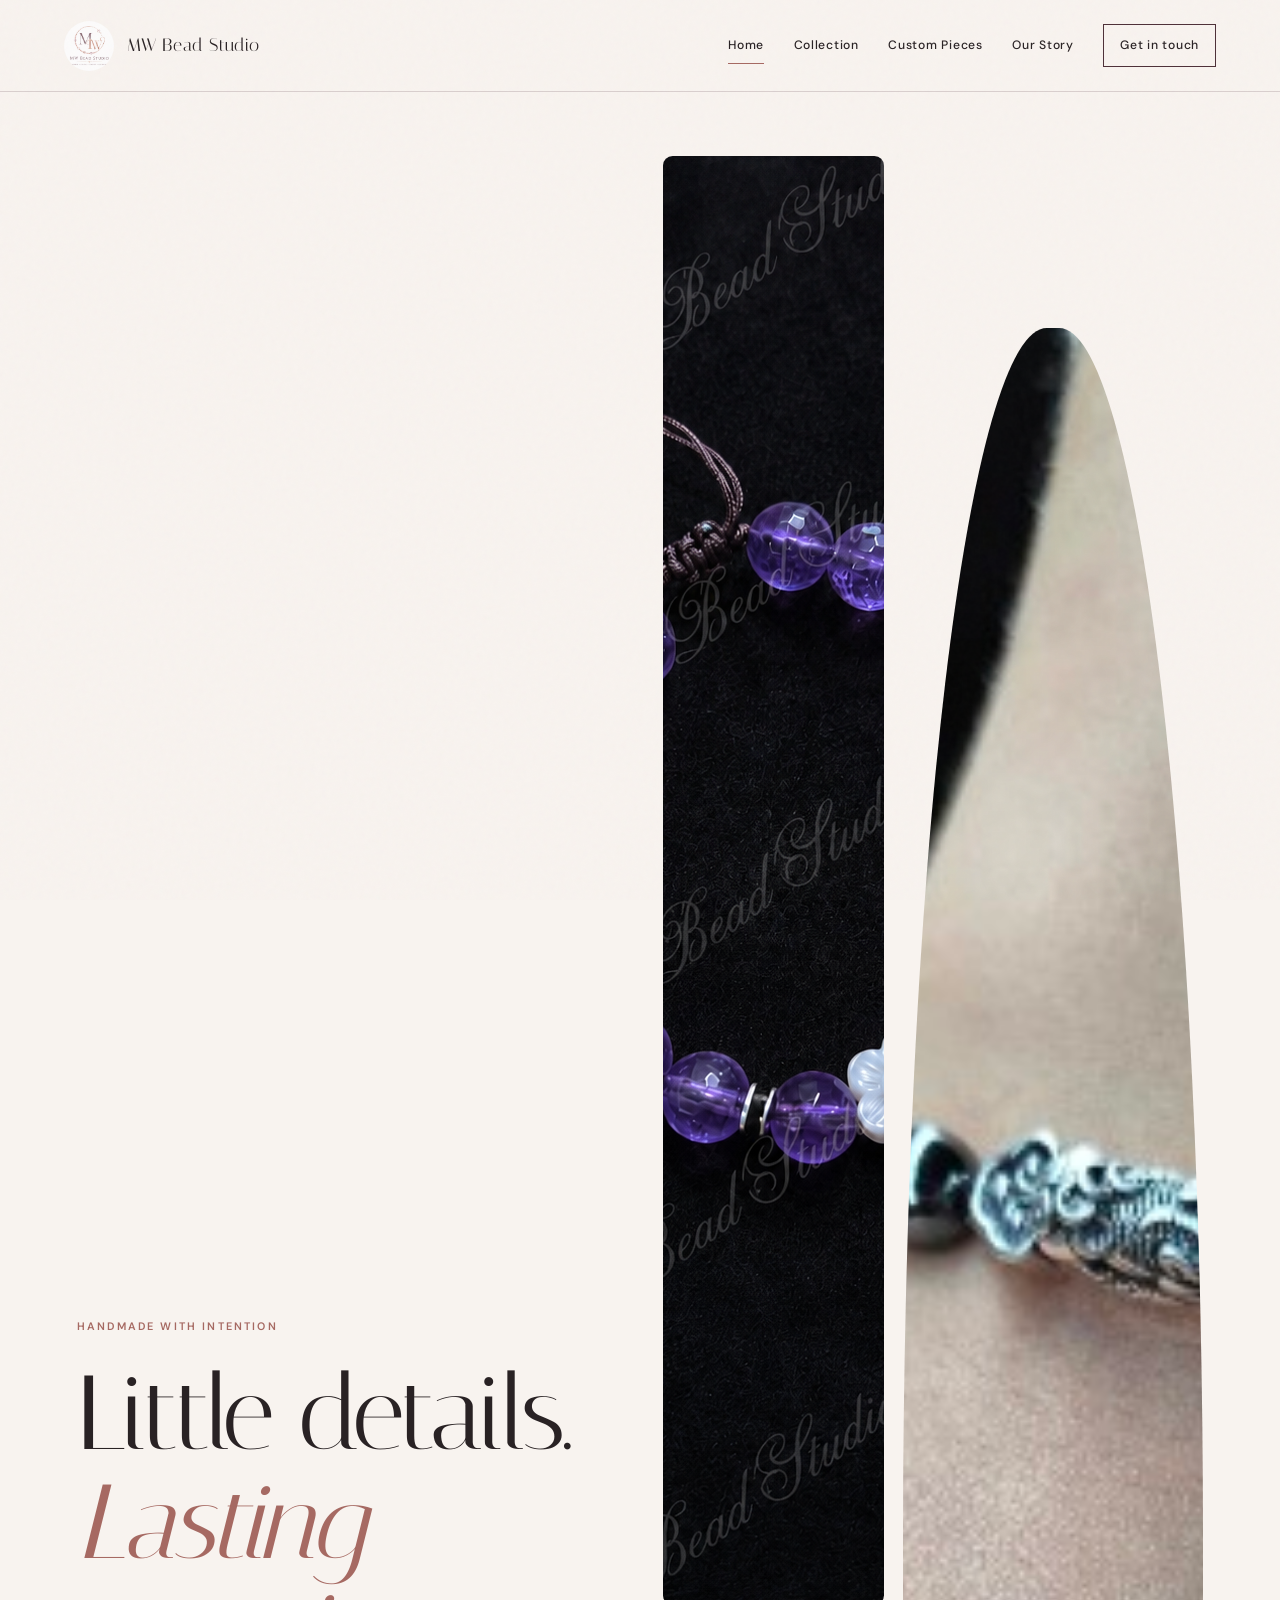
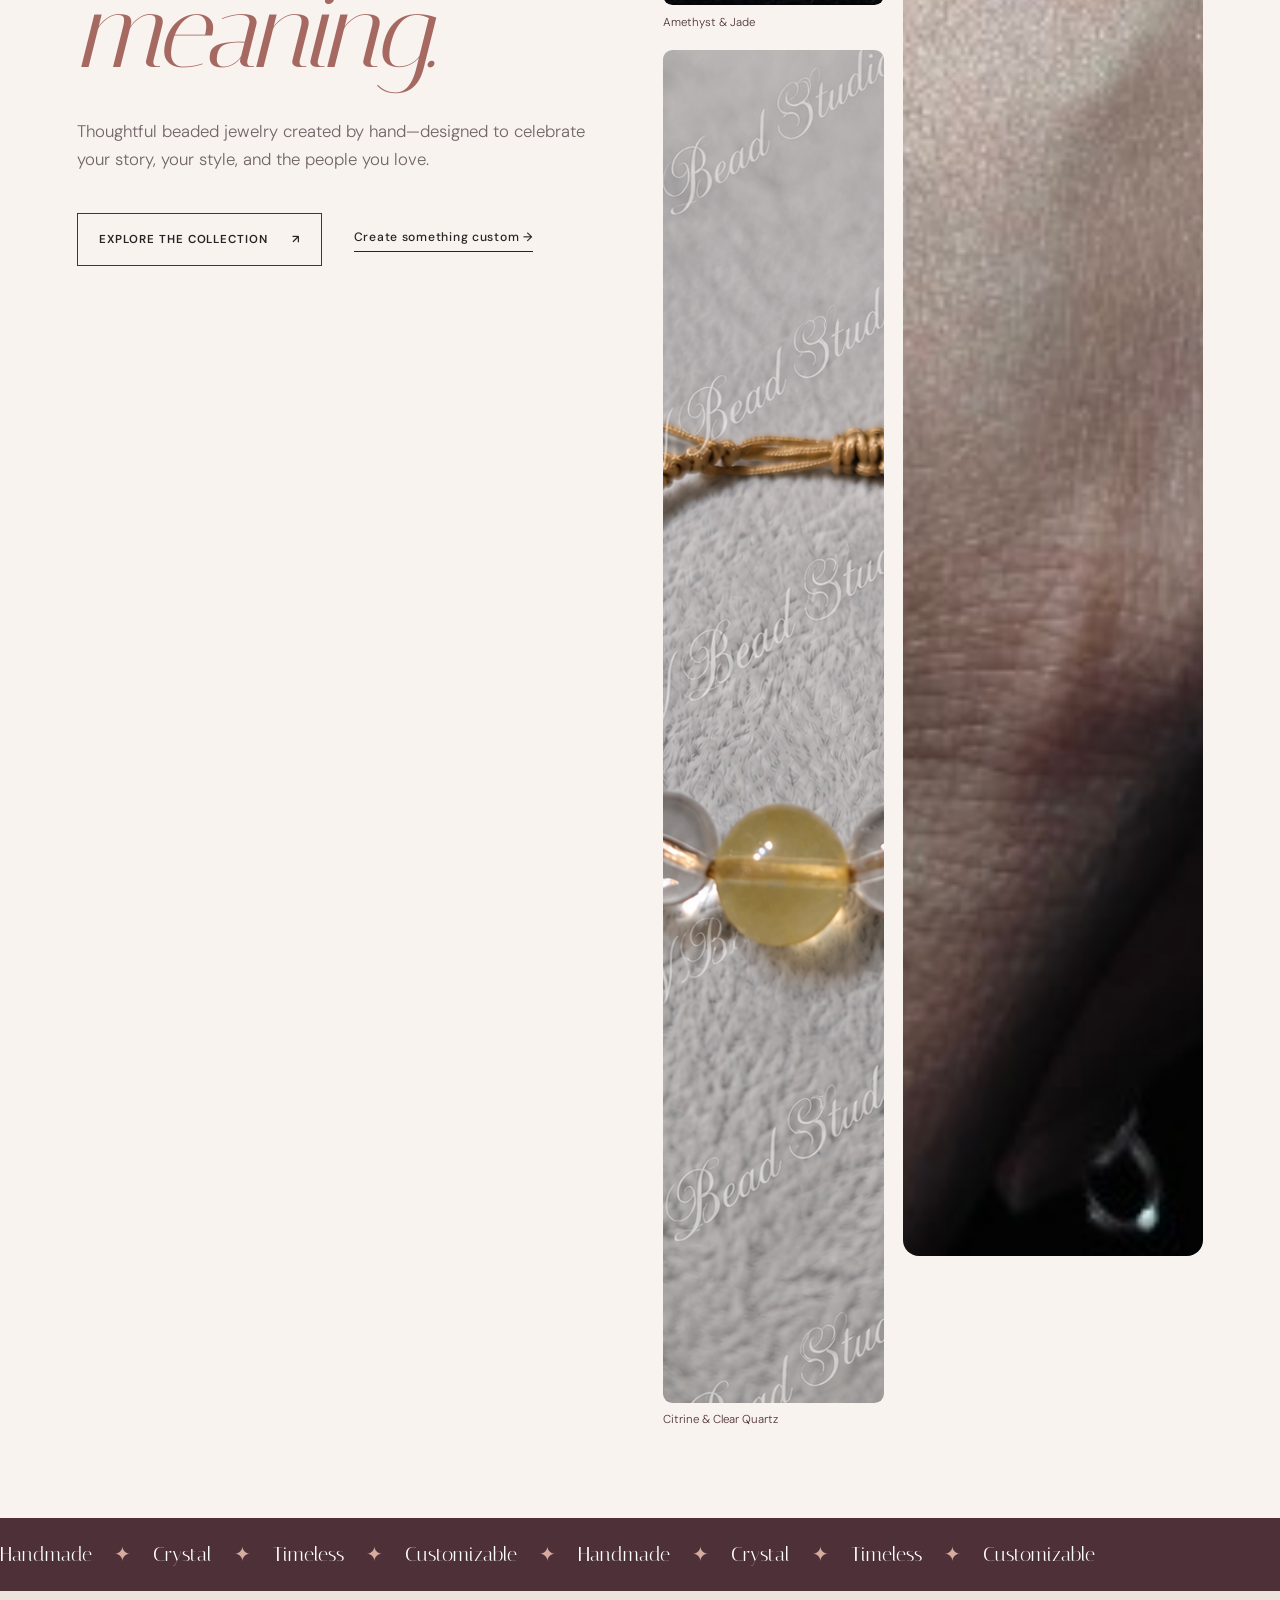
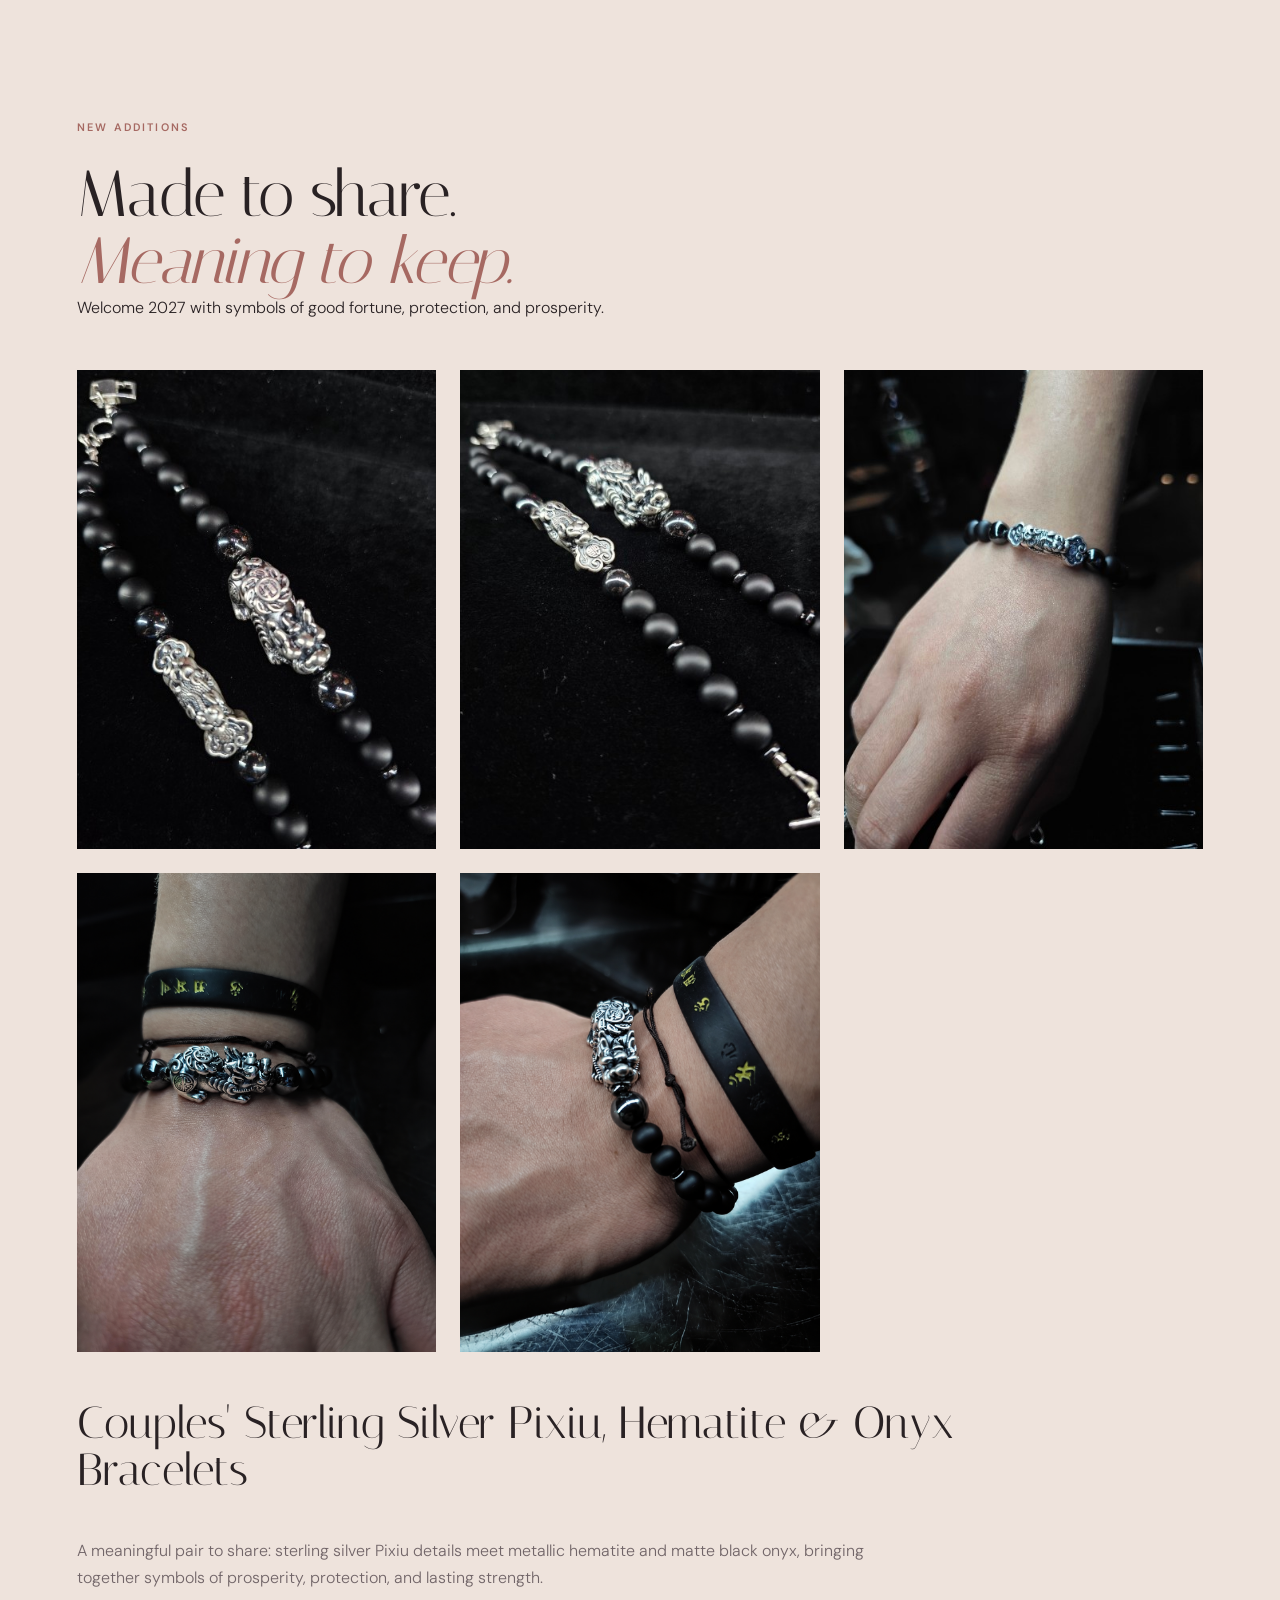
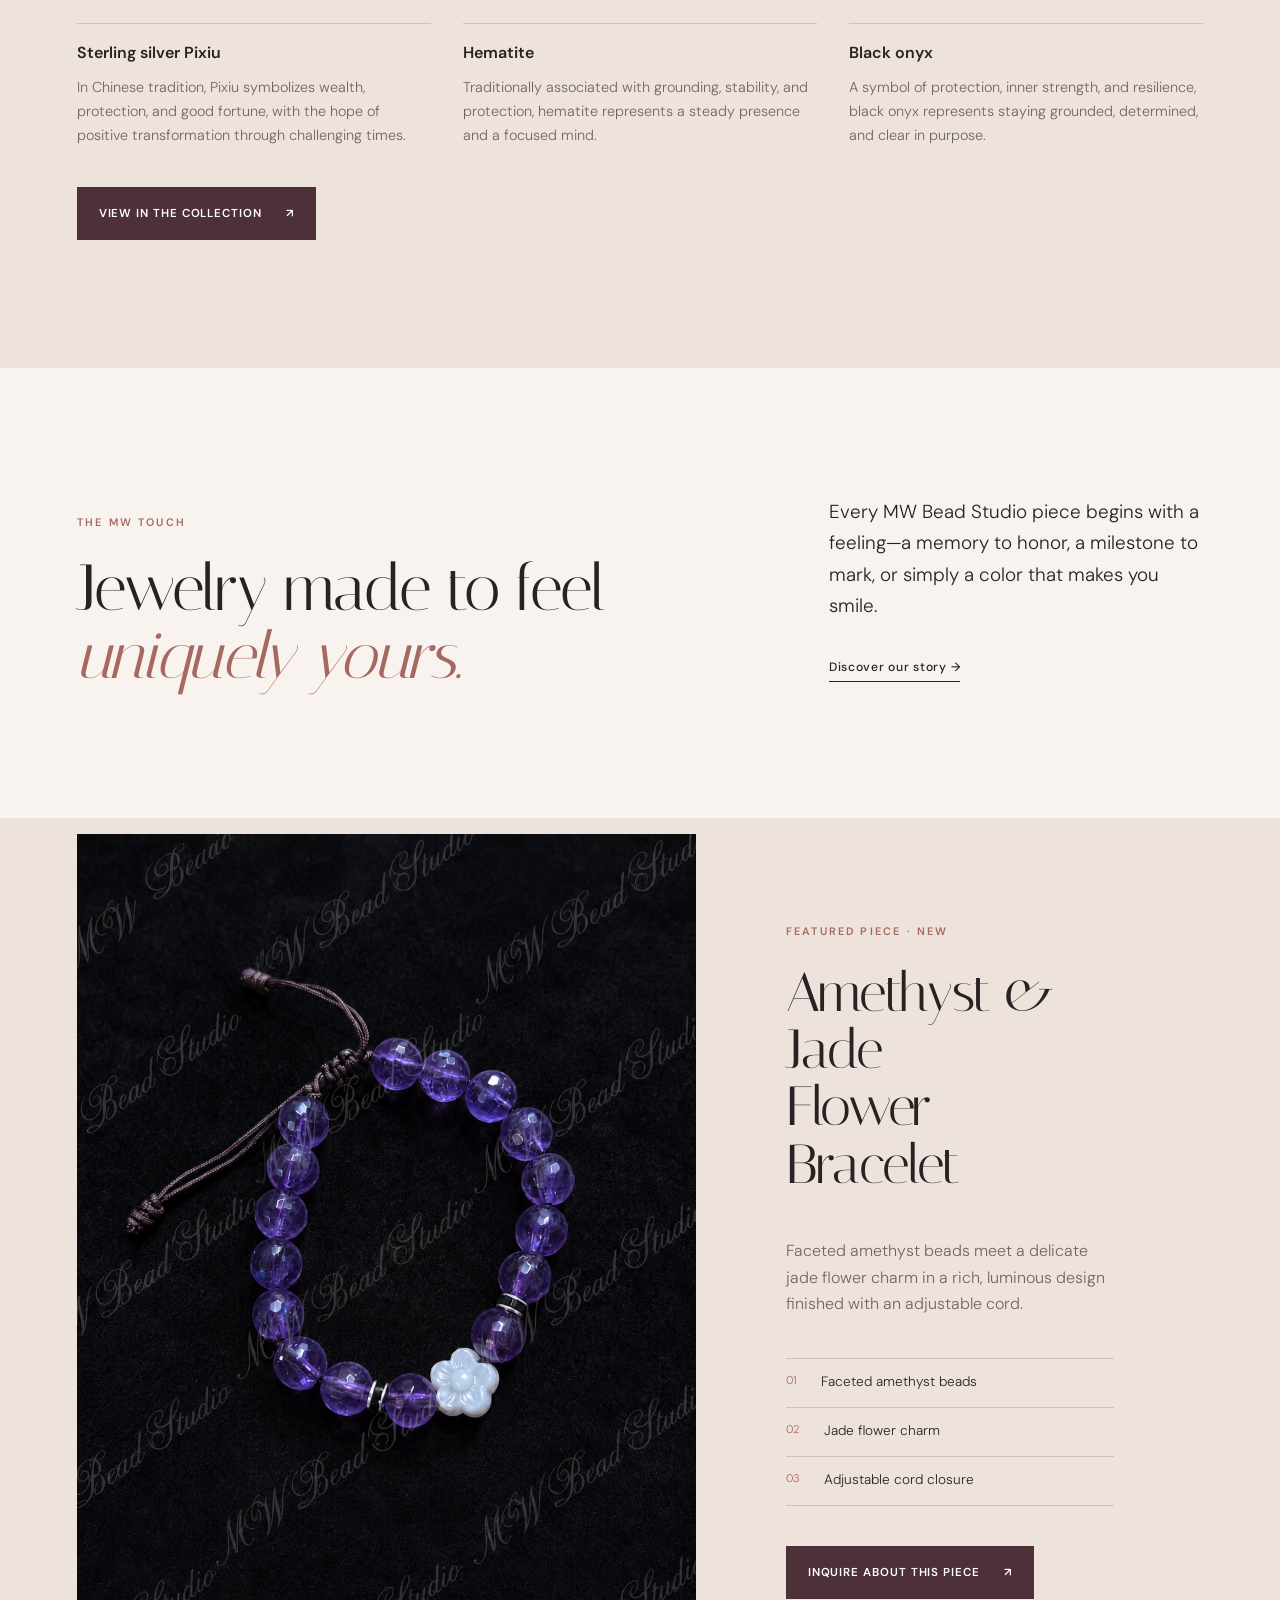
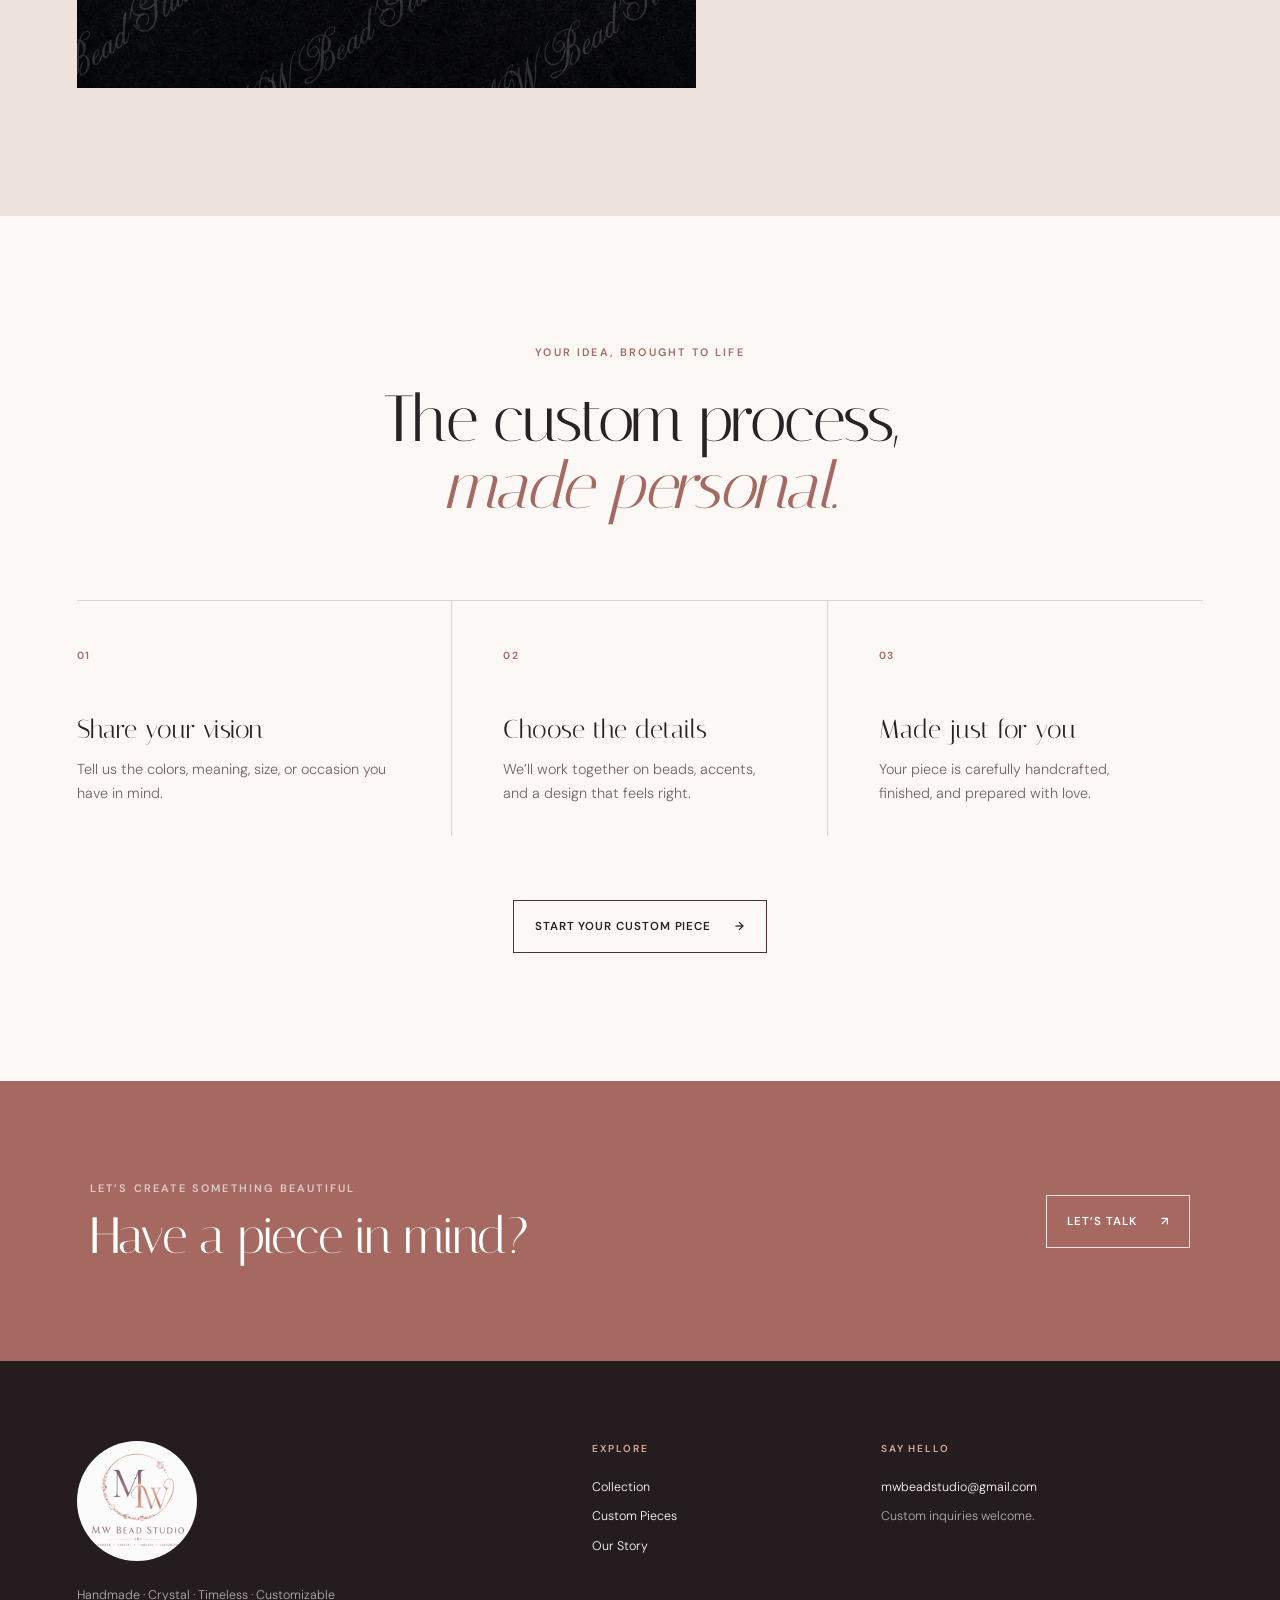
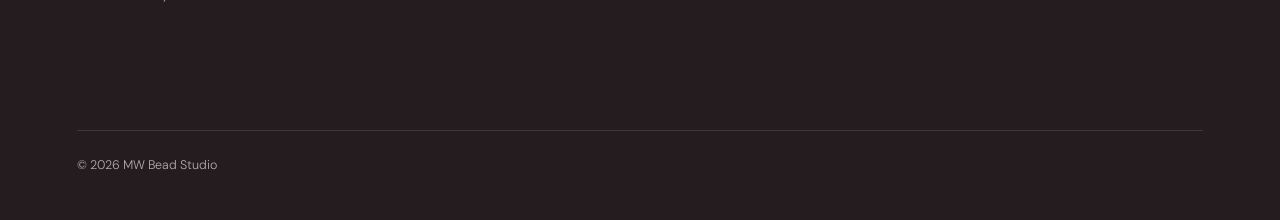
==== index.html @ 8ab010af "Add gemstone bracelet photos to homepage hero collage" ====
<!doctype html>
<html lang="en">
<head>
  <meta charset="utf-8">
  <meta name="viewport" content="width=device-width, initial-scale=1">
  <meta name="description" content="MW Bead Studio creates handmade, timeless and customizable beaded jewelry with meaningful details.">
  <meta name="theme-color" content="#f8f3ef">
  <title>MW Bead Studio | Handmade Jewelry</title>
  <link rel="preconnect" href="https://fonts.googleapis.com">
  <link rel="preconnect" href="https://fonts.gstatic.com" crossorigin>
  <link href="https://fonts.googleapis.com/css2?family=DM+Sans:wght@300;400;500;600&family=Italiana&display=swap" rel="stylesheet">
  <link rel="stylesheet" href="styles.css">
  <script src="script.js" defer></script>
</head>
<body>
  <a class="skip-link" href="#main">Skip to content</a>

  <header class="site-header">
    <a class="brand" href="index.html" aria-label="MW Bead Studio home">
      <img src="images/MW_logo.png" alt="">
      <span>MW Bead Studio</span>
    </a>
    <button class="menu-toggle" type="button" aria-expanded="false" aria-controls="site-nav">
      <span></span><span></span><span></span>
      <span class="sr-only">Menu</span>
    </button>
    <nav id="site-nav" class="site-nav" aria-label="Primary navigation">
      <a class="active" href="index.html">Home</a>
      <a href="gallery.html">Collection</a>
      <a href="custom.html">Custom Pieces</a>
      <a href="about.html">Our Story</a>
      <a class="nav-cta" href="contact.html">Get in touch</a>
    </nav>
  </header>

  <main id="main">
    <section class="hero">
      <div class="hero-copy reveal">
        <p class="eyebrow">Handmade with intention</p>
        <h1>Little details.<br><em>Lasting meaning.</em></h1>
        <p class="hero-intro">Thoughtful beaded jewelry created by hand—designed to celebrate your story, your style, and the people you love.</p>
        <div class="button-row">
          <a class="button" href="gallery.html">Explore the collection <span aria-hidden="true">↗</span></a>
          <a class="text-link" href="custom.html">Create something custom <span aria-hidden="true">→</span></a>
        </div>
      </div>
      <div class="hero-art hero-collage reveal">
        <div class="image-frame hero-image">
          <img src="images/homepage_10_29(3).jpeg" alt="Black onyx and hematite bracelet with a sterling silver Pixiu detail worn on the wrist" width="450" height="600">
        </div>
        <a class="hero-product hero-product-amethyst" href="gallery.html#amethyst-jade-bracelet">
          <img src="images/bracelet_2.png" alt="Purple amethyst bead bracelet with a delicate jade flower charm" width="1086" height="1449">
          <span>Amethyst &amp; Jade</span>
        </a>
        <a class="hero-product hero-product-citrine" href="gallery.html#citrine-clear-quartz-bracelet">
          <img src="images/citrine_and_clear_quartz_bracelet.png" alt="Golden cord bracelet with citrine and clear quartz beads" width="1163" height="1353">
          <span>Citrine &amp; Clear Quartz</span>
        </a>
      </div>
    </section>

    <section class="marquee" aria-label="Brand values">
      <div>Handmade <span>✦</span> Crystal <span>✦</span> Timeless <span>✦</span> Customizable <span>✦</span> Handmade <span>✦</span> Crystal <span>✦</span> Timeless <span>✦</span> Customizable</div>
    </section>

    <section id="new-additions" class="new-additions section-pad" aria-labelledby="new-additions-title">
      <div class="section-heading reveal">
        <p class="eyebrow">New additions</p>
        <h2 id="new-additions-title">Made to share.<br><em>Meaning to keep.</em></h2>
        <p>Welcome 2027 with symbols of good fortune, protection, and prosperity.</p>
      </div>
      <div class="bracelet-photos reveal">
        <img src="images/homepage_10_29(1).jpeg" alt="Couples' black onyx and hematite bracelets with sterling silver Pixiu charms, shown together" width="450" height="600" loading="lazy">
        <img src="images/homepage_10_29(2).jpeg" alt="Close view of the sterling silver Pixiu details beside metallic hematite and matte black onyx beads" width="500" height="600" loading="lazy">
        <img src="images/homepage_10_29(3).jpeg" alt="Black onyx and hematite bracelet with a sterling silver Pixiu detail worn on the wrist" width="450" height="600" loading="lazy">
        <img src="images/homepage_10_29(4).png" alt="Close-up of the sterling silver Pixiu charm with hematite and black onyx beads worn on the wrist" width="1086" height="1448" loading="lazy">
        <img src="images/homepage_10_29(5).png" alt="Angled wrist view of the sterling silver Pixiu bracelet with metallic hematite and matte black onyx beads" width="1086" height="1448" loading="lazy">
      </div>
      <div class="bracelet-story reveal">
        <h3>Couples' Sterling Silver Pixiu, Hematite &amp; Onyx Bracelets</h3>
        <p>A meaningful pair to share: sterling silver Pixiu details meet metallic hematite and matte black onyx, bringing together symbols of prosperity, protection, and lasting strength.</p>
        <dl class="bracelet-meanings">
          <div><dt>Sterling silver Pixiu</dt><dd>In Chinese tradition, Pixiu symbolizes wealth, protection, and good fortune, with the hope of positive transformation through challenging times.</dd></div>
          <div><dt>Hematite</dt><dd>Traditionally associated with grounding, stability, and protection, hematite represents a steady presence and a focused mind.</dd></div>
          <div><dt>Black onyx</dt><dd>A symbol of protection, inner strength, and resilience, black onyx represents staying grounded, determined, and clear in purpose.</dd></div>
        </dl>
        <a class="button button-dark" href="gallery.html#couples-pixiu-bracelets">View in the collection <span aria-hidden="true">&#8599;</span></a>
      </div>
    </section>

    <section class="intro-section section-pad">
      <div class="section-heading reveal">
        <p class="eyebrow">The MW touch</p>
        <h2>Jewelry made to feel<br><em>uniquely yours.</em></h2>
      </div>
      <div class="intro-copy reveal">
        <p>Every MW Bead Studio piece begins with a feeling—a memory to honor, a milestone to mark, or simply a color that makes you smile.</p>
        <a class="text-link" href="about.html">Discover our story <span aria-hidden="true">→</span></a>
      </div>
    </section>

    <section id="featured-piece" class="featured section-pad">
      <div class="featured-image reveal">
        <img src="images/bracelet_2.png" alt="Amethyst bead bracelet with a jade flower charm and adjustable cord" loading="lazy">
      </div>
      <div class="featured-copy reveal">
        <p class="eyebrow">Featured piece · New</p>
        <h2>Amethyst &amp; Jade<br>Flower Bracelet</h2>
        <p>Faceted amethyst beads meet a delicate jade flower charm in a rich, luminous design finished with an adjustable cord.</p>
        <ul class="detail-list">
          <li><span>01</span> Faceted amethyst beads</li>
          <li><span>02</span> Jade flower charm</li>
          <li><span>03</span> Adjustable cord closure</li>
        </ul>
        <a class="button button-dark" href="mailto:mwbeadstudio@gmail.com?subject=Amethyst%20and%20Jade%20Flower%20Bracelet%20Inquiry">Inquire about this piece <span aria-hidden="true">↗</span></a>
      </div>
    </section>

    <section class="process section-pad">
      <div class="section-heading centered reveal">
        <p class="eyebrow">Your idea, brought to life</p>
        <h2>The custom process,<br><em>made personal.</em></h2>
      </div>
      <div class="steps">
        <article class="step reveal">
          <span>01</span>
          <h3>Share your vision</h3>
          <p>Tell us the colors, meaning, size, or occasion you have in mind.</p>
        </article>
        <article class="step reveal">
          <span>02</span>
          <h3>Choose the details</h3>
          <p>We’ll work together on beads, accents, and a design that feels right.</p>
        </article>
        <article class="step reveal">
          <span>03</span>
          <h3>Made just for you</h3>
          <p>Your piece is carefully handcrafted, finished, and prepared with love.</p>
        </article>
      </div>
      <div class="centered reveal">
        <a class="button" href="custom.html">Start your custom piece <span aria-hidden="true">→</span></a>
      </div>
    </section>

    <section class="cta-band">
      <div class="reveal">
        <p class="eyebrow">Let’s create something beautiful</p>
        <h2>Have a piece in mind?</h2>
      </div>
      <a class="button button-light reveal" href="contact.html">Let’s talk <span aria-hidden="true">↗</span></a>
    </section>
  </main>

  <footer class="site-footer">
    <div class="footer-brand">
      <img src="images/MW_logo.png" alt="MW Bead Studio">
      <p>Handmade · Crystal · Timeless · Customizable</p>
    </div>
    <div>
      <p class="footer-label">Explore</p>
      <a href="gallery.html">Collection</a>
      <a href="custom.html">Custom Pieces</a>
      <a href="about.html">Our Story</a>
    </div>
    <div>
      <p class="footer-label">Say hello</p>
      <a href="mailto:mwbeadstudio@gmail.com">mwbeadstudio@gmail.com</a>
      <p>Custom inquiries welcome.</p>
    </div>
    <p class="copyright">© <span data-year></span> MW Bead Studio</p>
  </footer>
</body>
</html>
---- styles.css ----
:root {
  --paper: #f8f3ef;
  --paper-deep: #eee3dc;
  --blush: #d8aba0;
  --rose: #a66962;
  --wine: #4d3038;
  --ink: #292224;
  --muted: #716568;
  --line: rgba(77, 48, 56, .18);
  --serif: "Italiana", Georgia, serif;
  --sans: "DM Sans", Arial, sans-serif;
}

* { box-sizing: border-box; }
html { scroll-behavior: smooth; }
body { margin: 0; overflow-x: hidden; background: var(--paper); color: var(--ink); font-family: var(--sans); font-size: 16px; font-weight: 300; line-height: 1.65; }
body::before { position: fixed; inset: 0; z-index: 100; pointer-events: none; opacity: .16; content: ""; background-image: url("data:image/svg+xml,%3Csvg viewBox='0 0 180 180' xmlns='http://www.w3.org/2000/svg'%3E%3Cfilter id='n'%3E%3CfeTurbulence type='fractalNoise' baseFrequency='.9' numOctaves='3' stitchTiles='stitch'/%3E%3C/filter%3E%3Crect width='100%25' height='100%25' filter='url(%23n)' opacity='.17'/%3E%3C/svg%3E"); }
img { max-width: 100%; display: block; }
a { color: inherit; }
h1, h2, h3, p { margin-top: 0; }
h1, h2, h3 { font-family: var(--serif); font-weight: 400; line-height: 1.04; }
h1 { font-size: clamp(4rem, 8.2vw, 8rem); letter-spacing: -.035em; }
h2 { font-size: clamp(2.7rem, 5.1vw, 5.3rem); letter-spacing: -.025em; }
h3 { font-size: 1.6rem; }
em { color: var(--rose); font-weight: 400; }
.sr-only { position: absolute; width: 1px; height: 1px; overflow: hidden; clip: rect(0, 0, 0, 0); white-space: nowrap; }
.skip-link { position: fixed; top: 8px; left: 8px; z-index: 999; padding: .6rem 1rem; background: var(--wine); color: white; transform: translateY(-150%); }
.skip-link:focus { transform: translateY(0); }
.section-pad { padding: clamp(5rem, 10vw, 10rem) 6vw; }
.eyebrow { margin-bottom: 1.4rem; color: var(--rose); font-size: .68rem; font-weight: 600; letter-spacing: .2em; text-transform: uppercase; }
.centered { text-align: center; }

.site-header { position: relative; z-index: 50; height: 92px; padding: 0 5vw; display: flex; align-items: center; justify-content: space-between; border-bottom: 1px solid var(--line); }
.brand { display: flex; align-items: center; gap: .8rem; text-decoration: none; font-family: var(--serif); font-size: 1.15rem; letter-spacing: .03em; }
.brand img { width: 50px; height: 50px; border-radius: 50%; object-fit: cover; }
.site-nav { display: flex; align-items: center; gap: clamp(1.3rem, 2.3vw, 2.6rem); }
.site-nav a { position: relative; text-decoration: none; font-size: .76rem; font-weight: 500; letter-spacing: .06em; }
.site-nav a:not(.nav-cta)::after { position: absolute; bottom: -.5rem; left: 0; width: 0; height: 1px; content: ""; background: var(--rose); transition: width .25s; }
.site-nav a:hover::after, .site-nav a.active::after { width: 100%; }
.site-nav .nav-cta { padding: .65rem 1rem; border: 1px solid var(--wine); transition: .25s; }
.site-nav .nav-cta:hover { background: var(--wine); color: white; }
.menu-toggle { display: none; border: 0; background: none; }

.hero { min-height: calc(100vh - 92px); display: grid; grid-template-columns: 52% 48%; align-items: center; padding: 5vw 6vw 7vw; }
.hero-copy { position: relative; z-index: 2; padding-right: 3vw; }
.hero h1 { margin-bottom: 2rem; }
.hero-intro { max-width: 520px; color: var(--muted); font-size: 1.05rem; }
.button-row { display: flex; align-items: center; gap: 2rem; margin-top: 2.5rem; flex-wrap: wrap; }
.button { display: inline-flex; align-items: center; justify-content: space-between; gap: 1.5rem; padding: 1rem 1.3rem; border: 1px solid var(--wine); text-decoration: none; font-size: .72rem; font-weight: 600; letter-spacing: .08em; text-transform: uppercase; transition: background .25s, color .25s, transform .25s; }
.button:hover { background: var(--wine); color: white; transform: translateY(-2px); }
.button-dark { border-color: var(--wine); background: var(--wine); color: white; }
.button-dark:hover { background: transparent; color: var(--wine); }
.button-light { border-color: rgba(255,255,255,.8); color: white; }
.button-light:hover { background: white; color: var(--wine); }
.text-link { display: inline-block; padding-bottom: .25rem; border-bottom: 1px solid currentColor; text-decoration: none; font-size: .76rem; font-weight: 500; letter-spacing: .06em; }
.hero-art { position: relative; width: 100%; max-width: 620px; justify-self: end; }
.image-frame { position: relative; overflow: hidden; }
.hero-image { width: 78%; aspect-ratio: .78; margin-left: auto; border-radius: 48% 48% 1rem 1rem; }
.hero-image img { width: 100%; height: 100%; object-fit: cover; object-position: 50% 50%; }
.orbit { position: absolute; border: 1px solid var(--blush); border-radius: 50%; pointer-events: none; }
.orbit-one { inset: -5% -8% 5% 3%; }
.orbit-two { right: -14%; bottom: 8%; width: 34%; aspect-ratio: 1; }
.image-note { position: absolute; left: 0; bottom: 10%; width: 118px; height: 118px; display: grid; place-items: center; margin: 0; border-radius: 50%; background: var(--wine); color: white; text-align: center; font-family: var(--serif); line-height: 1.25; transform: rotate(-7deg); }
.hero-collage { display: grid; grid-template-columns: .85fr 1.15fr; gap: 1.2rem; align-items: center; }
.hero-collage .hero-image { grid-column: 2; grid-row: 1 / 3; width: 100%; height: 88%; aspect-ratio: auto; min-height: 320px; }
.hero-product { display: block; min-width: 0; text-decoration: none; }
.hero-product-amethyst { grid-column: 1; grid-row: 1; }
.hero-product-citrine { grid-column: 1; grid-row: 2; }
.hero-product img { width: 100%; aspect-ratio: 1; object-fit: cover; border-radius: .6rem; transition: transform .25s; }
.hero-product span { display: block; margin-top: .6rem; color: var(--wine); font-size: .72rem; line-height: 1.4; }
.hero-product:hover img { transform: translateY(-3px); }
.hero-product:focus-visible { outline: 2px solid var(--rose); outline-offset: 5px; }
@media (max-width: 650px) {
  .hero-collage { gap: .8rem; }
  .hero-collage .hero-image { width: 100%; min-height: 250px; }
}

.marquee { overflow: hidden; padding: 1.25rem 0; background: var(--wine); color: white; white-space: nowrap; }
.marquee div { width: max-content; font-family: var(--serif); font-size: 1.25rem; word-spacing: 1rem; animation: scroll 28s linear infinite; }
.marquee span { color: var(--blush); }
@keyframes scroll { to { transform: translateX(-50%); } }

.intro-section { display: grid; grid-template-columns: 1.25fr .75fr; gap: 10vw; align-items: end; }
.section-heading h2 { margin: 0; }
.intro-copy { max-width: 470px; padding-bottom: .5rem; }
.intro-copy p { margin-bottom: 2rem; font-size: 1.18rem; }
.featured { display: grid; grid-template-columns: 1.1fr .9fr; padding-top: 1rem; background: var(--paper-deep); }
.featured-image { min-height: 680px; }
.featured-image img { width: 100%; height: 100%; object-fit: cover; object-position: 50%; }
.featured-copy { padding: clamp(3rem, 7vw, 8rem); align-self: center; }
.featured-copy h2 { font-size: clamp(2.7rem, 4.3vw, 4.6rem); }
.featured-copy > p:not(.eyebrow) { max-width: 450px; color: var(--muted); }
.detail-list { margin: 2.5rem 0; padding: 0; border-top: 1px solid var(--line); list-style: none; }
.detail-list li { display: flex; gap: 1.5rem; padding: .8rem 0; border-bottom: 1px solid var(--line); font-size: .85rem; }
.detail-list span { color: var(--rose); font-size: .7rem; }
.process { background: #fbf8f5; }
.process .section-heading { margin-bottom: 5rem; }
.steps { display: grid; grid-template-columns: repeat(3, 1fr); max-width: 1180px; margin: 0 auto 4rem; border-top: 1px solid var(--line); }
.step { padding: 2.5rem 4vw 1rem 0; border-right: 1px solid var(--line); }
.step + .step { padding-left: 4vw; }
.step:last-child { border-right: 0; }
.step > span, .choice-grid span { color: var(--rose); font-size: .65rem; font-weight: 600; letter-spacing: .14em; }
.step h3 { margin: 3rem 0 1rem; }
.step p { color: var(--muted); font-size: .9rem; }
.process-dark { background: var(--wine); color: white; }
.process-dark em, .process-dark .eyebrow, .process-dark .step > span { color: var(--blush); }
.process-dark .steps, .process-dark .step { border-color: rgba(255,255,255,.2); }
.process-dark .step p { color: rgba(255,255,255,.65); }
.cta-band { min-height: 280px; padding: 4rem 7vw; display: flex; align-items: center; justify-content: space-between; gap: 3rem; background: var(--rose); color: white; }
.cta-band .eyebrow { margin-bottom: .7rem; color: rgba(255,255,255,.65); }
.cta-band h2 { margin: 0; font-size: clamp(2.5rem, 4vw, 4.4rem); }

.site-footer { display: grid; grid-template-columns: 1.4fr .7fr 1fr; gap: 5vw; padding: 5rem 6vw 2rem; background: #241c1f; color: rgba(255,255,255,.65); font-size: .78rem; }
.footer-brand img { width: 120px; margin-bottom: 1.5rem; border-radius: 50%; }
.site-footer > div:not(.footer-brand) { display: flex; flex-direction: column; align-items: flex-start; gap: .55rem; }
.site-footer a { color: white; text-decoration: none; }
.site-footer a:hover { color: var(--blush); }
.footer-label { color: var(--blush); font-size: .63rem; font-weight: 600; letter-spacing: .18em; text-transform: uppercase; }
.copyright { grid-column: 1/-1; margin-top: 3rem; padding-top: 1.5rem; border-top: 1px solid rgba(255,255,255,.12); }

.page-hero { max-width: 1050px; margin: 0 auto; padding: clamp(6rem, 12vw, 11rem) 6vw; text-align: center; }
.page-hero h1 { margin: 0 0 2rem; }
.page-hero > p:not(.eyebrow) { max-width: 590px; margin: auto; color: var(--muted); font-size: 1.05rem; }
.page-hero > .button { margin-top: 2.5rem; }
.collection { padding-top: 0; }
.product-grid { display: grid; grid-template-columns: 1fr 1fr; gap: 7rem 3vw; max-width: 1300px; margin: 0 auto; }
.product-card { min-width: 0; }
.product-card-centered { grid-column: 1 / -1; width: calc(50% - 1.5vw); justify-self: center; }
.product-image { position: relative; display: block; overflow: hidden; aspect-ratio: .92; background: #171516; }
.product-image img { width: 100%; height: 100%; object-fit: cover; transition: transform .8s ease; }
.product-image span { position: absolute; right: 2rem; bottom: 2rem; width: 90px; height: 90px; display: grid; place-items: center; border-radius: 50%; background: var(--paper); text-decoration: none; font-size: .72rem; }
.product-image:hover img { transform: scale(1.025); }
.product-info { display: flex; justify-content: space-between; gap: 2rem; padding: 2rem 0 0; }
.product-info h2 { max-width: 520px; margin: 0; font-size: clamp(2rem, 3vw, 3.1rem); }
.product-info > p { max-width: 220px; padding-top: 2.2rem; color: var(--muted); font-size: .75rem; }
.collection-note { max-width: 760px; margin: 10rem auto 0; padding: 6rem; border: 1px solid var(--line); text-align: center; }
.collection-note h2 { font-size: clamp(2.5rem, 4.5vw, 4.2rem); }
.collection-note > p:not(.eyebrow) { max-width: 530px; margin: 0 auto 2.5rem; color: var(--muted); }

.new-additions { background: var(--paper-deep); }
.new-additions .section-heading { margin-bottom: 3rem; }
.bracelet-photos { display: grid; grid-template-columns: repeat(3, minmax(0, 1fr)); gap: 1.5rem; }
.bracelet-photos a { display: block; }
.bracelet-photos img { width: 100%; height: auto; aspect-ratio: 3 / 4; object-fit: cover; background: #171516; }
.bracelet-story { margin-top: 3rem; }
.bracelet-story h2, .bracelet-story h3 { max-width: 900px; font-size: clamp(2rem, 3.5vw, 3.6rem); }
.bracelet-story > p:not(.eyebrow) { max-width: 800px; color: var(--muted); }
.bracelet-meanings { display: grid; grid-template-columns: repeat(3, minmax(0, 1fr)); gap: 2rem; margin: 2rem 0 2.5rem; }
.bracelet-meanings > div { padding-top: 1rem; border-top: 1px solid var(--line); }
.bracelet-meanings dt { margin-bottom: .6rem; font-weight: 600; }
.bracelet-meanings dd { margin: 0; color: var(--muted); font-size: .9rem; }
.product-card-wide { grid-column: 1 / -1; scroll-margin-top: 2rem; }
@media (max-width: 650px) {
  .bracelet-photos { grid-template-columns: 1fr; gap: 1rem; }
  .bracelet-meanings { grid-template-columns: 1fr; gap: 1.25rem; }
}

.custom-hero { padding-bottom: 8rem; }
.custom-grid { display: grid; grid-template-columns: 1fr 1fr; gap: 8vw; align-items: center; background: var(--paper-deep); }
.custom-visual { position: relative; min-height: 650px; display: grid; place-items: center; border-radius: 50% 50% 1rem 1rem; overflow: hidden; background: linear-gradient(145deg, #e8cec7, #c49a93); }
.custom-visual img { position: relative; z-index: 2; width: 75%; border-radius: 50%; mix-blend-mode: multiply; }
.bead { position: absolute; border-radius: 50%; background: rgba(255,255,255,.45); box-shadow: inset -10px -10px 15px rgba(77,48,56,.15); }
.bead-a { width: 100px; height: 100px; top: 8%; right: 8%; }
.bead-b { width: 55px; height: 55px; left: 7%; bottom: 22%; }
.bead-c { width: 28px; height: 28px; right: 11%; bottom: 10%; }
.custom-content h2 { font-size: clamp(2.7rem, 4.5vw, 4.8rem); }
.custom-content > p:not(.eyebrow) { max-width: 560px; color: var(--muted); }
.choice-grid { display: grid; grid-template-columns: 1fr 1fr; margin-top: 3rem; }
.choice-grid > div { min-height: 180px; padding: 1.5rem; border-top: 1px solid var(--line); }
.choice-grid > div:nth-child(odd) { border-right: 1px solid var(--line); padding-left: 0; }
.choice-grid h3 { margin: 1rem 0 .5rem; font-size: 1.4rem; }
.choice-grid p { color: var(--muted); font-size: .8rem; }

.about-hero { display: grid; grid-template-columns: 1.2fr .8fr; align-items: end; gap: 10vw; padding: clamp(7rem, 13vw, 13rem) 7vw clamp(5rem, 10vw, 9rem); }
.about-hero h1 { margin: 0; }
.about-hero > div:last-child { max-width: 520px; padding-bottom: 1rem; font-size: 1.1rem; color: var(--muted); }
.about-image { position: relative; width: 88%; max-width: 1400px; height: 70vh; min-height: 500px; margin: 0 auto; overflow: hidden; }
.about-image img { width: 100%; height: 100%; object-fit: cover; }
.about-image span { position: absolute; right: 2rem; bottom: 2rem; padding: .7rem 1rem; background: var(--paper); font-family: var(--serif); }
.values { display: grid; grid-template-columns: .8fr 1.2fr; gap: 10vw; }
.values h2 { font-size: clamp(2.8rem, 4.8vw, 5rem); }
.value-list article { display: grid; grid-template-columns: 70px 1fr; gap: 1.5rem; padding: 2rem 0; border-top: 1px solid var(--line); }
.value-list article > span { color: var(--rose); font-size: .7rem; }
.value-list h3 { margin-bottom: .6rem; }
.value-list p { max-width: 580px; color: var(--muted); font-size: .9rem; }

.contact-page { background: var(--paper-deep); }
.contact-wrap { min-height: calc(100vh - 92px); display: grid; grid-template-columns: 1.1fr .9fr; align-items: center; gap: 8vw; padding: 7vw; }
.contact-copy h1 { font-size: clamp(3.8rem, 6.8vw, 7rem); }
.contact-copy > p:last-child { max-width: 520px; color: var(--muted); font-size: 1.1rem; }
.contact-card { padding: clamp(2.5rem, 5vw, 5rem); background: var(--paper); box-shadow: 0 30px 80px rgba(77,48,56,.09); }
.email-link { display: block; margin-bottom: 2rem; text-decoration: none; font-family: var(--serif); font-size: clamp(2rem, 4vw, 4rem); line-height: 1.1; word-break: break-word; }
.email-link span { color: var(--rose); font-family: var(--sans); font-size: 1rem; }
.contact-card > p:not(.eyebrow) { margin-bottom: 2.5rem; color: var(--muted); }
.contact-details { display: grid; grid-template-columns: 1fr 1fr; gap: 8vw; align-items: center; padding: 6rem 7vw; background: var(--paper); }
.contact-details h2 { margin: 0; font-size: clamp(2.5rem, 4vw, 4rem); }
.contact-details > p { max-width: 500px; color: var(--muted); }

.reveal { opacity: 0; transform: translateY(24px); transition: opacity .8s ease, transform .8s ease; }
.reveal.visible { opacity: 1; transform: none; }
@media (prefers-reduced-motion: reduce) { html { scroll-behavior: auto; } *, *::before, *::after { animation-duration: .01ms !important; animation-iteration-count: 1 !important; transition-duration: .01ms !important; } .reveal { opacity: 1; transform: none; } }

@media (max-width: 1080px) {
  .site-header { height: 76px; }
  .brand img { width: 42px; height: 42px; }
  .menu-toggle { position: relative; z-index: 2; width: 38px; height: 38px; display: flex; flex-direction: column; justify-content: center; gap: 5px; padding: 8px; cursor: pointer; }
  .menu-toggle > span:not(.sr-only) { width: 100%; height: 1px; background: var(--wine); transition: .25s; }
  .menu-toggle[aria-expanded="true"] > span:first-child { transform: translateY(6px) rotate(45deg); }
  .menu-toggle[aria-expanded="true"] > span:nth-child(2) { opacity: 0; }
  .menu-toggle[aria-expanded="true"] > span:nth-child(3) { transform: translateY(-6px) rotate(-45deg); }
  .site-nav { position: absolute; top: 76px; left: 0; right: 0; display: flex; flex-direction: column; align-items: stretch; gap: 0; padding: 1.5rem 5vw 2rem; border-bottom: 1px solid var(--line); background: var(--paper); opacity: 0; visibility: hidden; transform: translateY(-10px); transition: .25s; }
  .site-nav.open { opacity: 1; visibility: visible; transform: none; }
  .site-nav a { padding: .8rem 0; font-size: .85rem; }
  .site-nav .nav-cta { margin-top: .5rem; padding: .8rem; text-align: center; }
  .hero { min-height: auto; grid-template-columns: 1fr; gap: 5rem; padding-top: 6rem; }
  .hero-art { max-width: 600px; }
  .hero-image { width: 82%; }
  .intro-section, .featured, .custom-grid, .about-hero, .values, .contact-wrap { grid-template-columns: 1fr; }
  .featured-image { min-height: 520px; }
  .featured-copy { padding: 4rem 2vw 2rem; }
  .product-grid { grid-template-columns: 1fr; max-width: 720px; }
  .product-card-centered { grid-column: auto; width: 100%; }
  .custom-visual { min-height: 520px; }
  .about-hero { gap: 3rem; }
  .contact-wrap { min-height: auto; padding-top: 7rem; padding-bottom: 7rem; }
}

@media (max-width: 650px) {
  body { font-size: 15px; }
  h1 { font-size: clamp(3.3rem, 17vw, 5rem); }
  h2 { font-size: clamp(2.5rem, 13vw, 4rem); }
  .section-pad { padding: 5rem 6vw; }
  .brand span { font-size: 1rem; }
  .hero { padding: 4.5rem 6vw 5rem; }
  .hero h1 { margin-bottom: 1.5rem; }
  .button-row { align-items: flex-start; flex-direction: column; gap: 1.5rem; }
  .hero-art { width: 94%; }
  .hero-image { width: 88%; }
  .image-note { width: 92px; height: 92px; font-size: .8rem; }
  .intro-section { gap: 2.5rem; }
  .featured { padding: 0; }
  .featured-image { min-height: 420px; }
  .featured-copy { padding: 4rem 6vw 5rem; }
  .steps { grid-template-columns: 1fr; border-top: 0; }
  .step, .step + .step { padding: 2rem 0; border-top: 1px solid var(--line); border-right: 0; }
  .step h3 { margin-top: 1.5rem; }
  .cta-band { align-items: flex-start; flex-direction: column; }
  .site-footer { grid-template-columns: 1fr; gap: 3rem; }
  .copyright { grid-column: 1; }
  .page-hero { text-align: left; }
  .page-hero > p:not(.eyebrow) { margin-left: 0; }
  .product-grid { grid-template-columns: 1fr; gap: 5rem; }
  .product-image { aspect-ratio: .9; }
  .product-info { flex-direction: column; }
  .collection-note { padding: 3rem 1.5rem; }
  .custom-visual { min-height: 410px; }
  .choice-grid { grid-template-columns: 1fr; }
  .choice-grid > div:nth-child(odd) { border-right: 0; padding-left: 1.5rem; }
  .choice-grid > div { min-height: 150px; }
  .about-image { width: 100%; height: 62vh; min-height: 420px; }
  .value-list article { grid-template-columns: 45px 1fr; }
  .contact-card { padding: 2.5rem 1.5rem; }
  .email-link { font-size: clamp(1.75rem, 9.5vw, 3rem); }
  .contact-details { grid-template-columns: 1fr; }
}
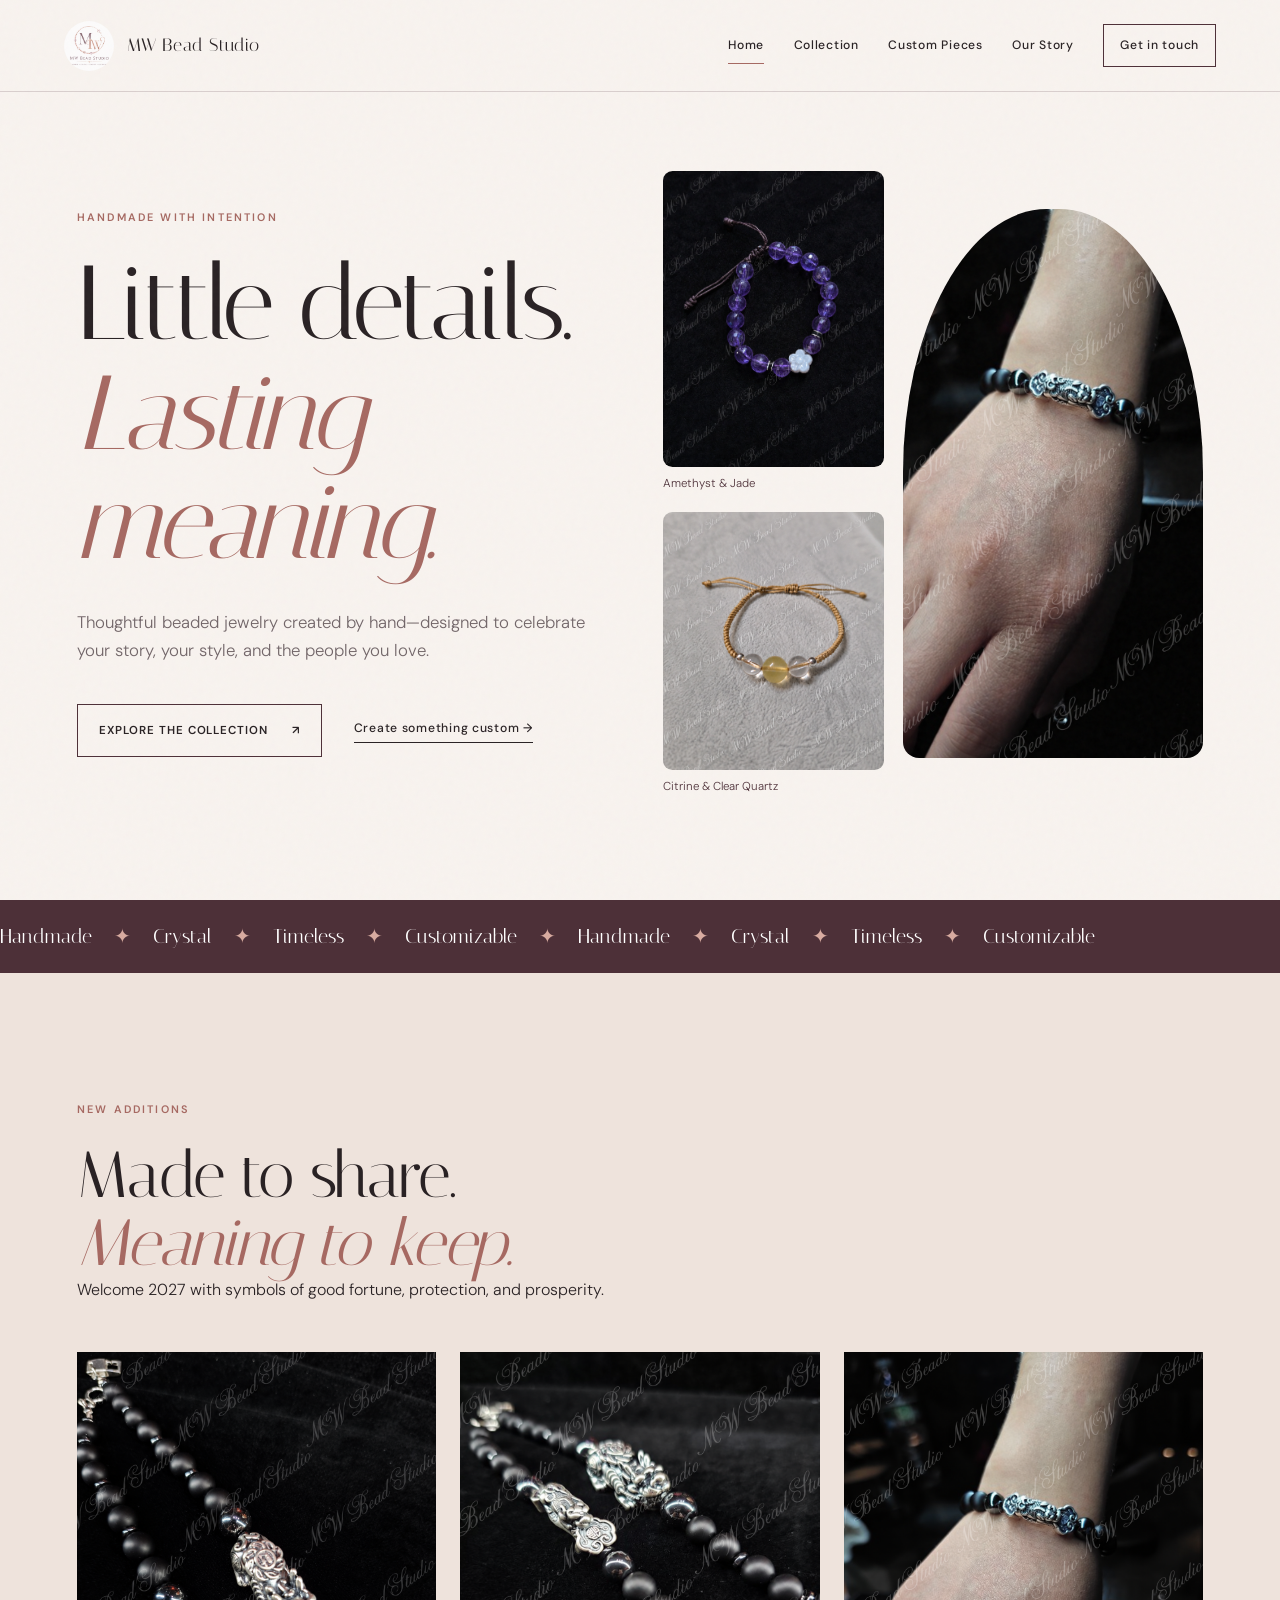
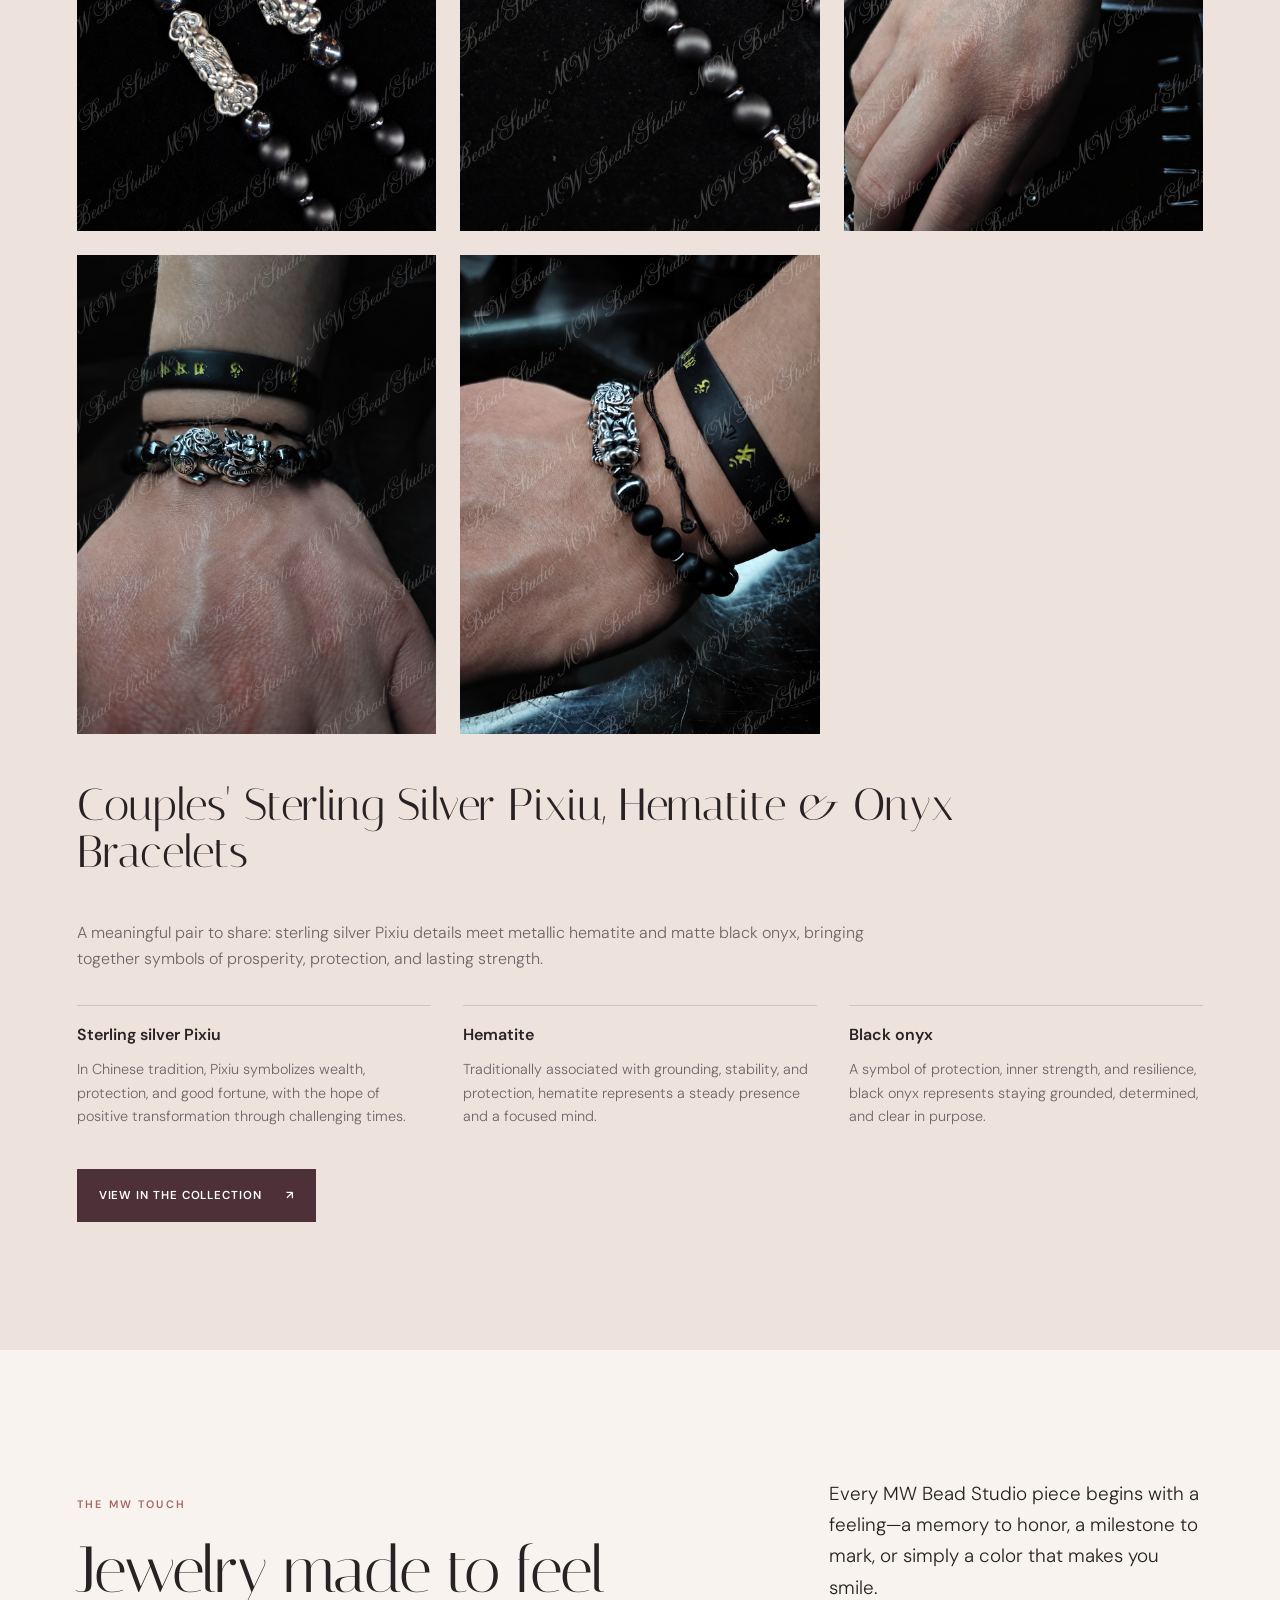
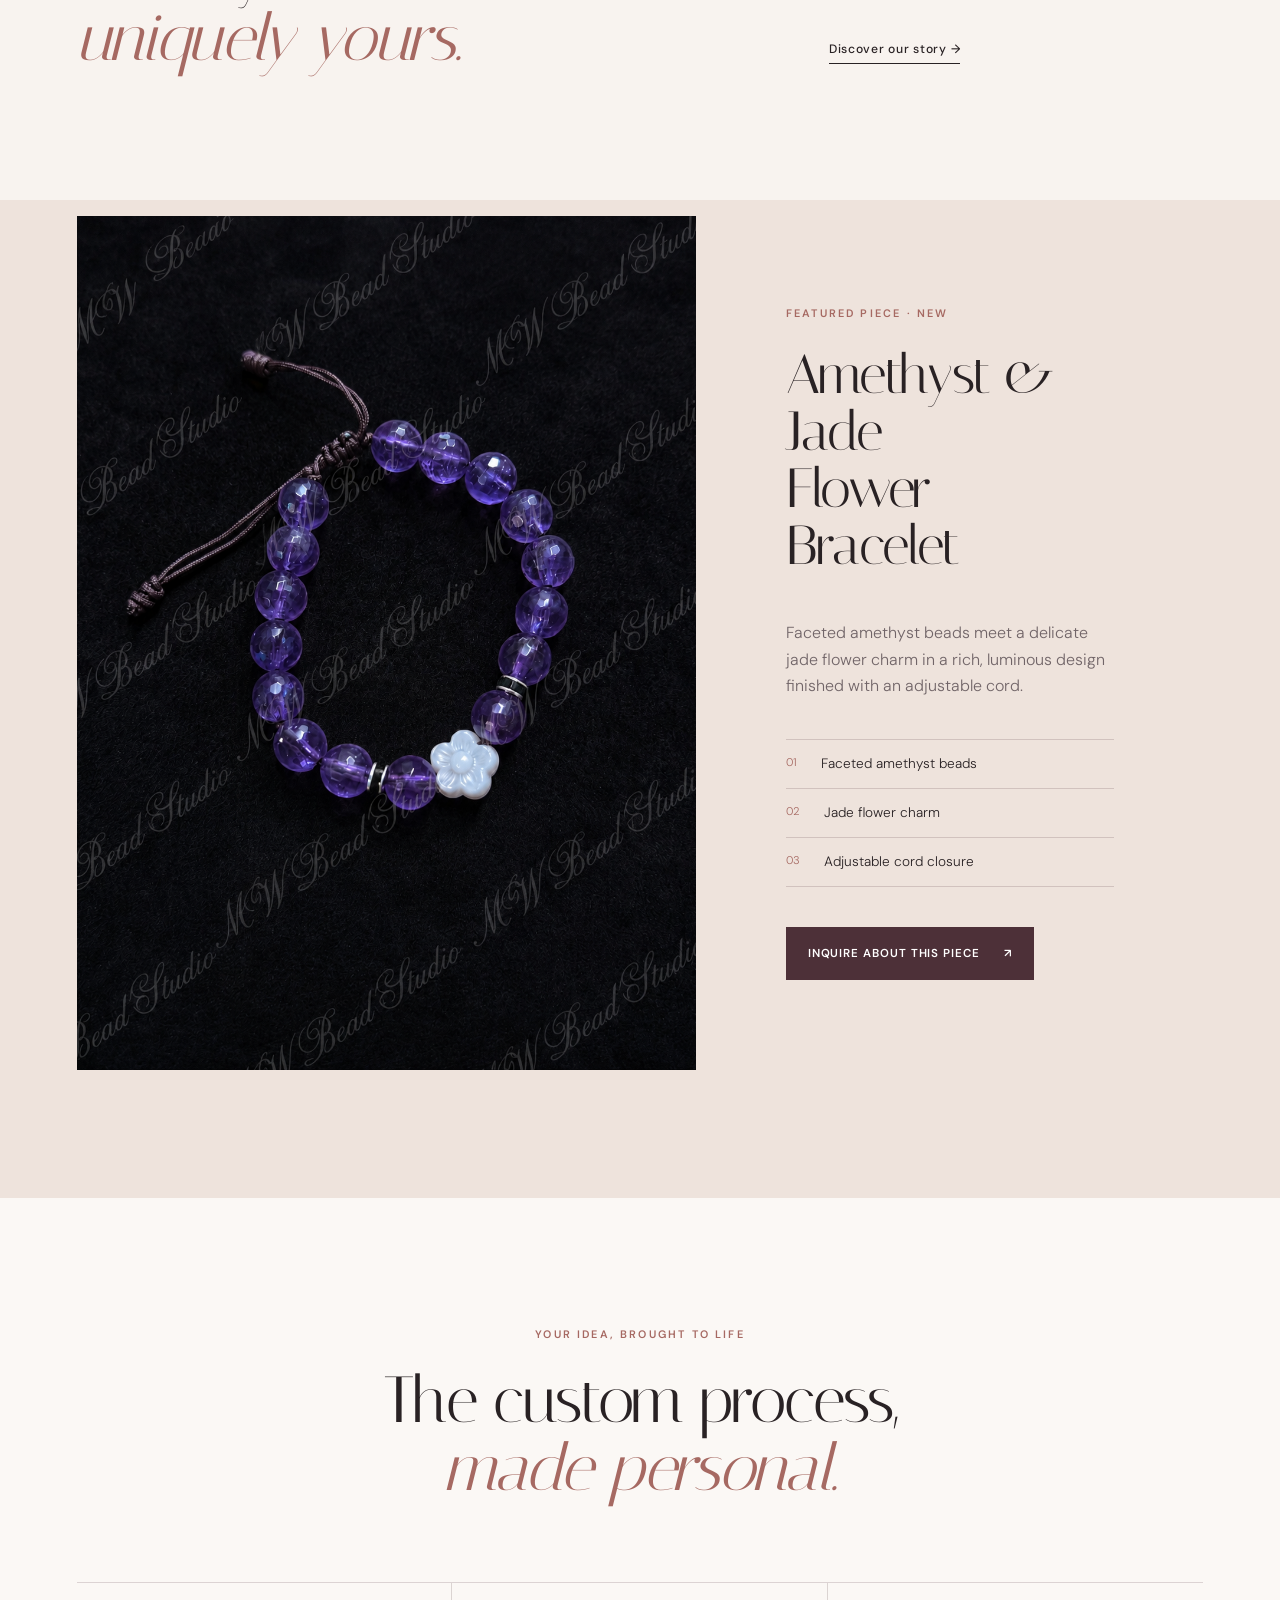
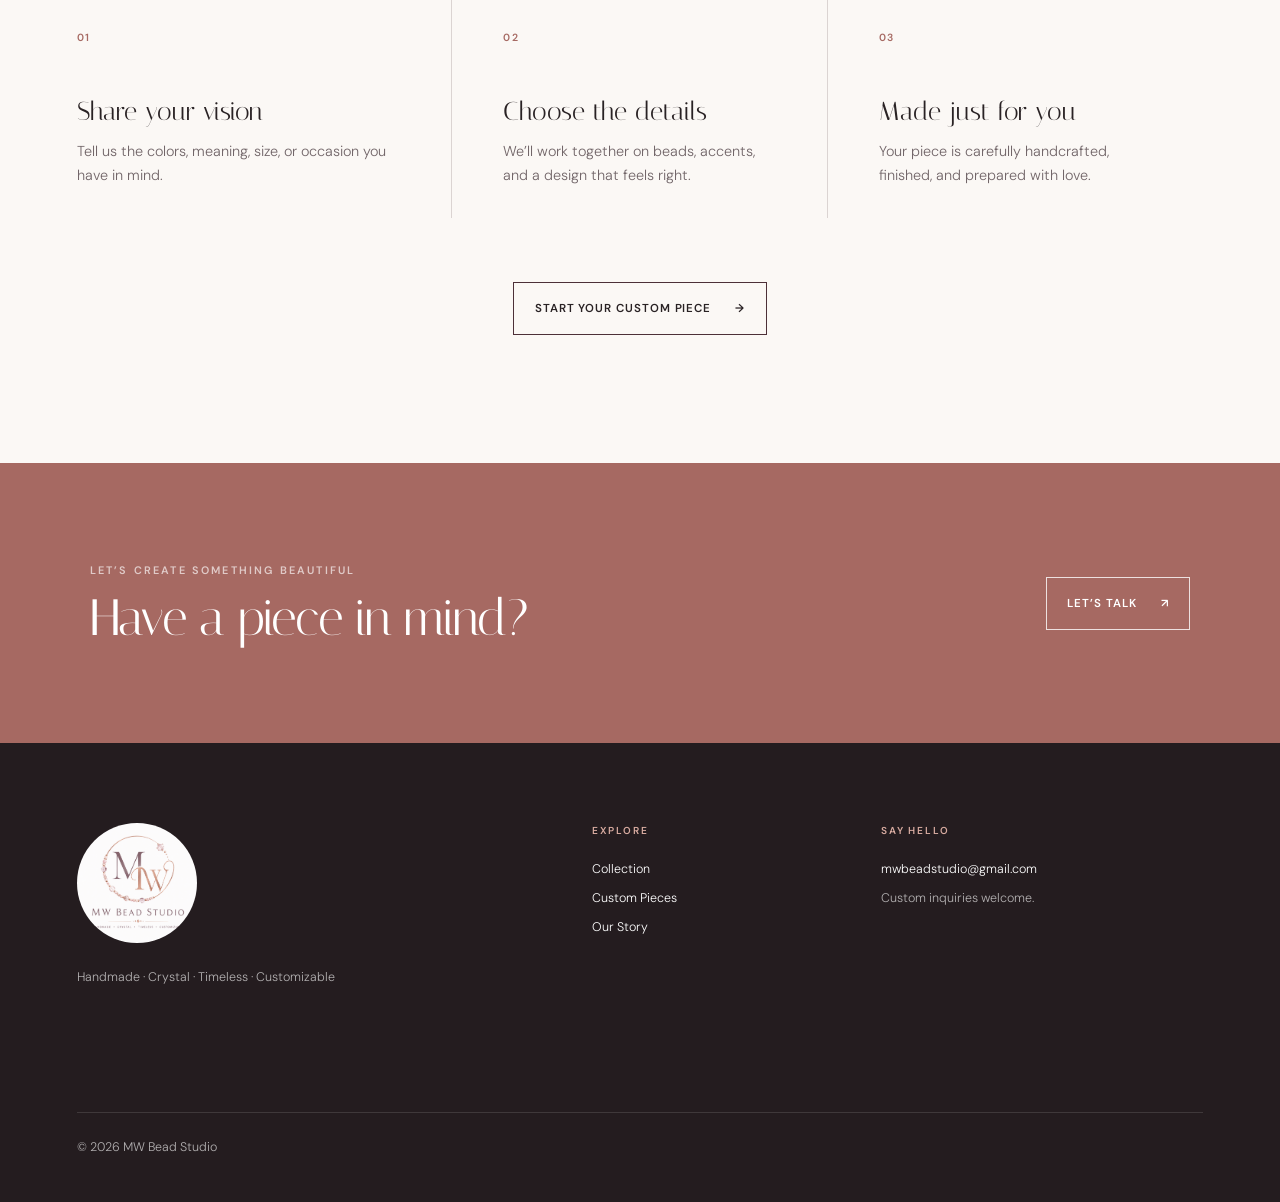
==== commit c17896b6: "Watermark new bracelet photos and add spinel crystal bracelet" ====
--- a/index.html
+++ b/index.html
@@ -46,7 +46,7 @@
       </div>
       <div class="hero-art hero-collage reveal">
         <div class="image-frame hero-image">
-          <img src="images/homepage_10_29(3).jpeg" alt="Black onyx and hematite bracelet with a sterling silver Pixiu detail worn on the wrist" width="450" height="600">
+          <img src="images/homepage_10_29(3)-watermarked.png" alt="Black onyx and hematite bracelet with a sterling silver Pixiu detail worn on the wrist" width="450" height="600">
         </div>
         <a class="hero-product hero-product-amethyst" href="gallery.html#amethyst-jade-bracelet">
           <img src="images/bracelet_2.png" alt="Purple amethyst bead bracelet with a delicate jade flower charm" width="1086" height="1449">
@@ -70,11 +70,11 @@
         <p>Welcome 2027 with symbols of good fortune, protection, and prosperity.</p>
       </div>
       <div class="bracelet-photos reveal">
-        <img src="images/homepage_10_29(1).jpeg" alt="Couples' black onyx and hematite bracelets with sterling silver Pixiu charms, shown together" width="450" height="600" loading="lazy">
-        <img src="images/homepage_10_29(2).jpeg" alt="Close view of the sterling silver Pixiu details beside metallic hematite and matte black onyx beads" width="500" height="600" loading="lazy">
-        <img src="images/homepage_10_29(3).jpeg" alt="Black onyx and hematite bracelet with a sterling silver Pixiu detail worn on the wrist" width="450" height="600" loading="lazy">
-        <img src="images/homepage_10_29(4).png" alt="Close-up of the sterling silver Pixiu charm with hematite and black onyx beads worn on the wrist" width="1086" height="1448" loading="lazy">
-        <img src="images/homepage_10_29(5).png" alt="Angled wrist view of the sterling silver Pixiu bracelet with metallic hematite and matte black onyx beads" width="1086" height="1448" loading="lazy">
+        <img src="images/homepage_10_29(1)-watermarked.png" alt="Couples' black onyx and hematite bracelets with sterling silver Pixiu charms, shown together" width="450" height="600" loading="lazy">
+        <img src="images/homepage_10_29(2)-watermarked.png" alt="Close view of the sterling silver Pixiu details beside metallic hematite and matte black onyx beads" width="500" height="600" loading="lazy">
+        <img src="images/homepage_10_29(3)-watermarked.png" alt="Black onyx and hematite bracelet with a sterling silver Pixiu detail worn on the wrist" width="450" height="600" loading="lazy">
+        <img src="images/homepage_10_29(4)-watermarked.png" alt="Close-up of the sterling silver Pixiu charm with hematite and black onyx beads worn on the wrist" width="1086" height="1448" loading="lazy">
+        <img src="images/homepage_10_29(5)-watermarked.png" alt="Angled wrist view of the sterling silver Pixiu bracelet with metallic hematite and matte black onyx beads" width="1086" height="1448" loading="lazy">
       </div>
       <div class="bracelet-story reveal">
         <h3>Couples' Sterling Silver Pixiu, Hematite &amp; Onyx Bracelets</h3>
--- a/styles.css
+++ b/styles.css
@@ -66,7 +66,7 @@
 .hero-product { display: block; min-width: 0; text-decoration: none; }
 .hero-product-amethyst { grid-column: 1; grid-row: 1; }
 .hero-product-citrine { grid-column: 1; grid-row: 2; }
-.hero-product img { width: 100%; aspect-ratio: 1; object-fit: cover; border-radius: .6rem; transition: transform .25s; }
+.hero-product img { width: 100%; height: auto; border-radius: .6rem; transition: transform .25s; }
 .hero-product span { display: block; margin-top: .6rem; color: var(--wine); font-size: .72rem; line-height: 1.4; }
 .hero-product:hover img { transform: translateY(-3px); }
 .hero-product:focus-visible { outline: 2px solid var(--rose); outline-offset: 5px; }
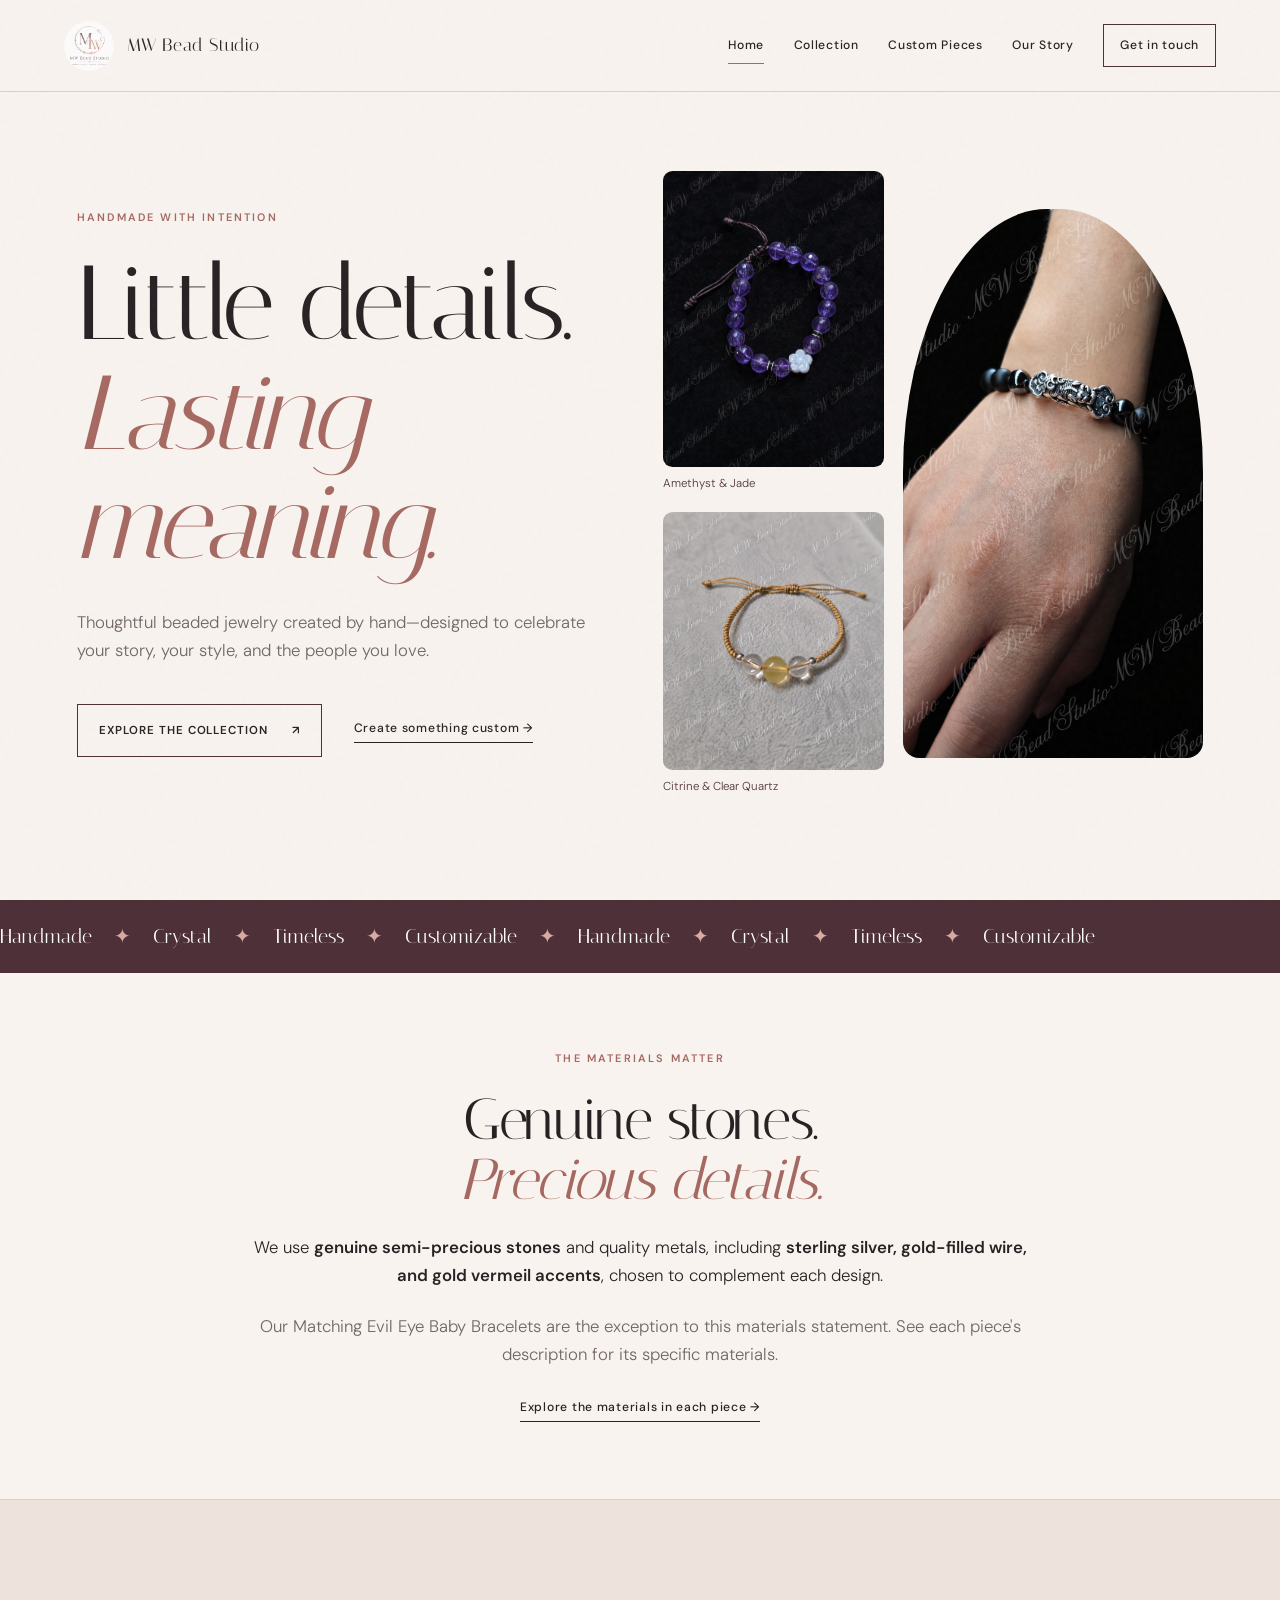
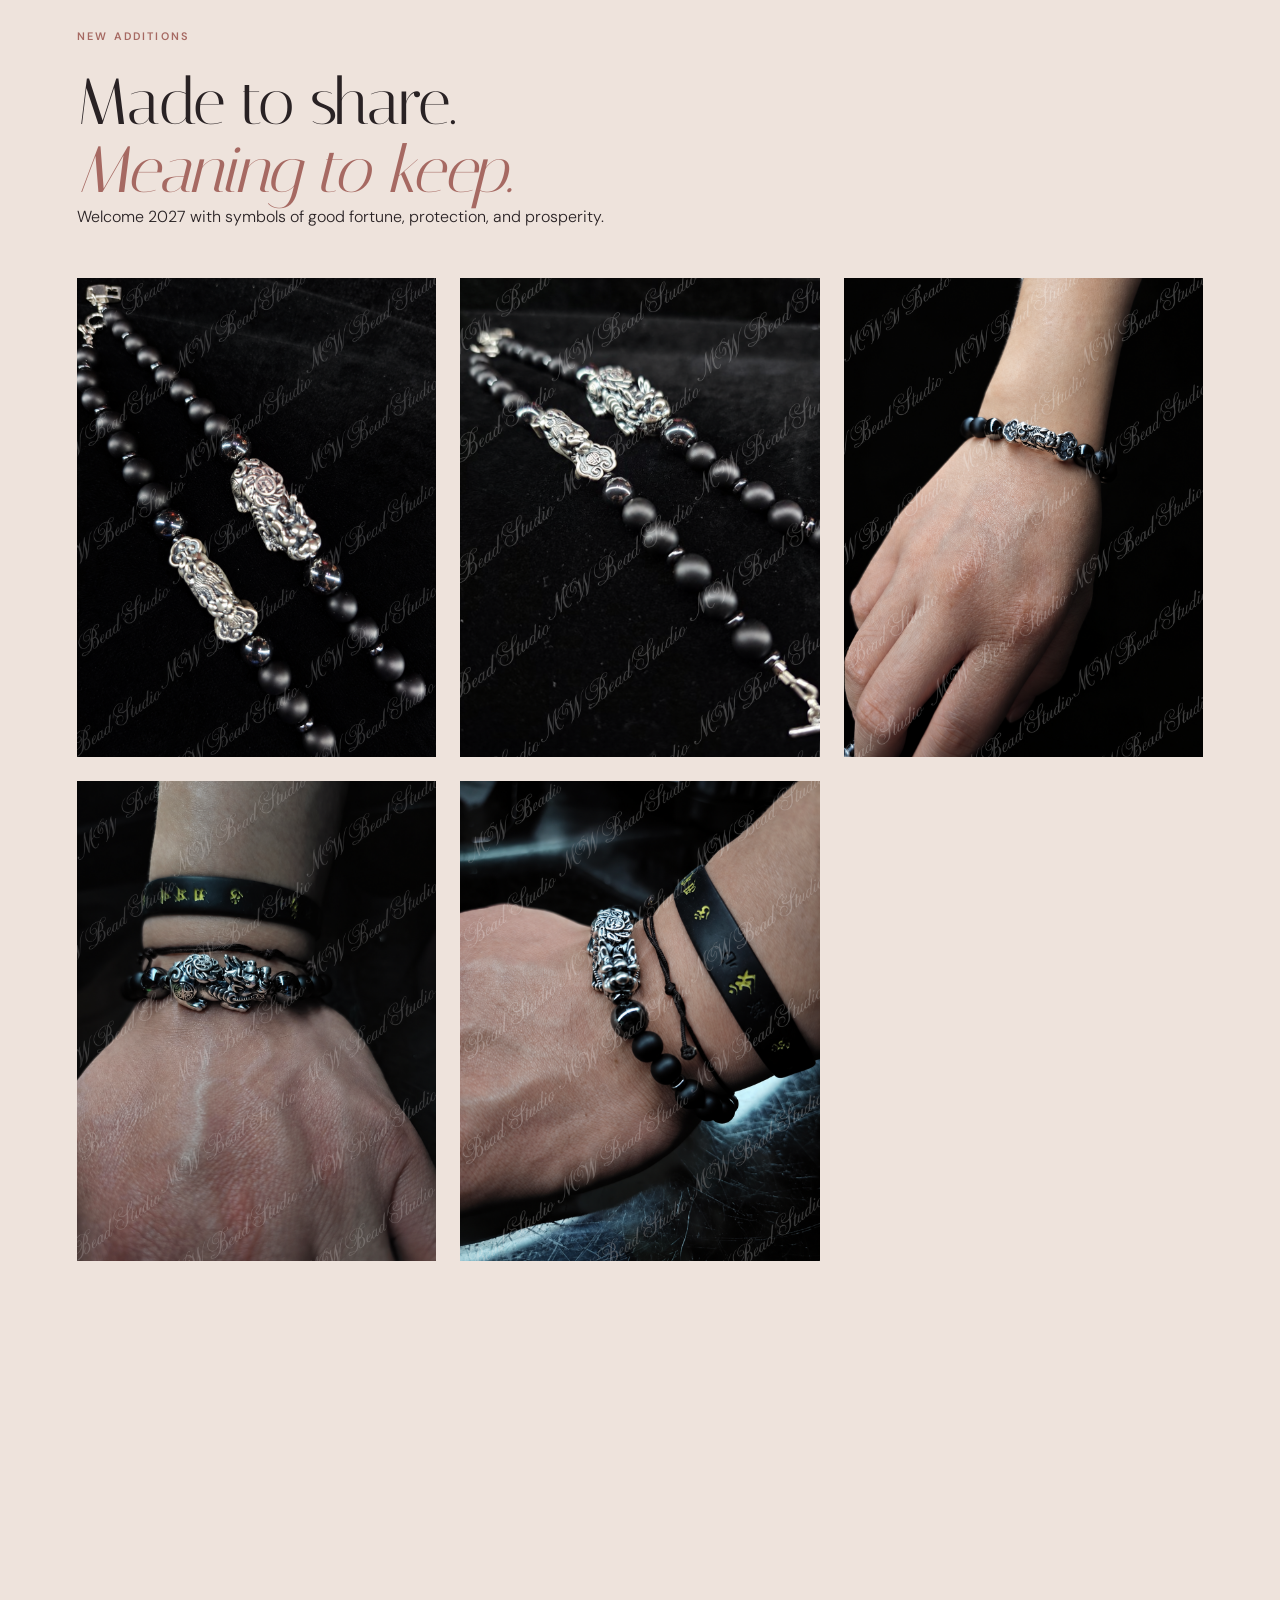
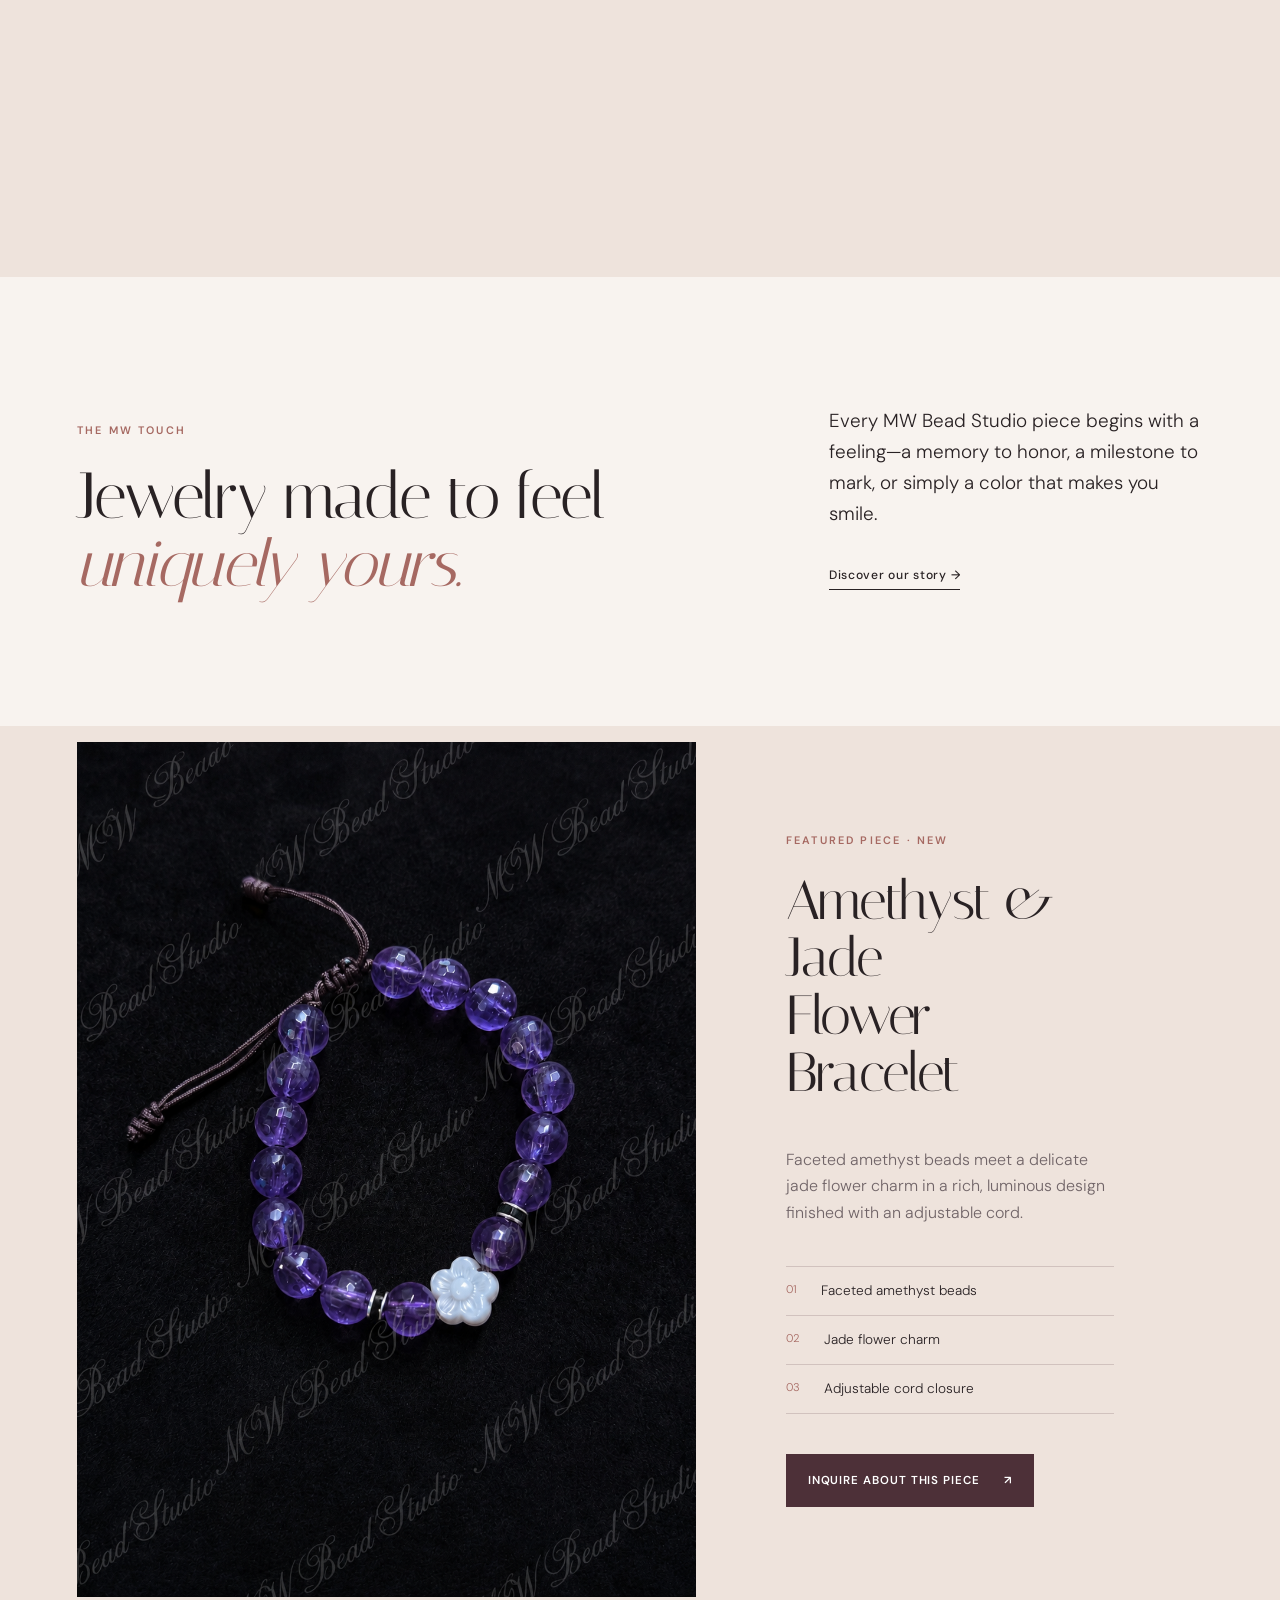
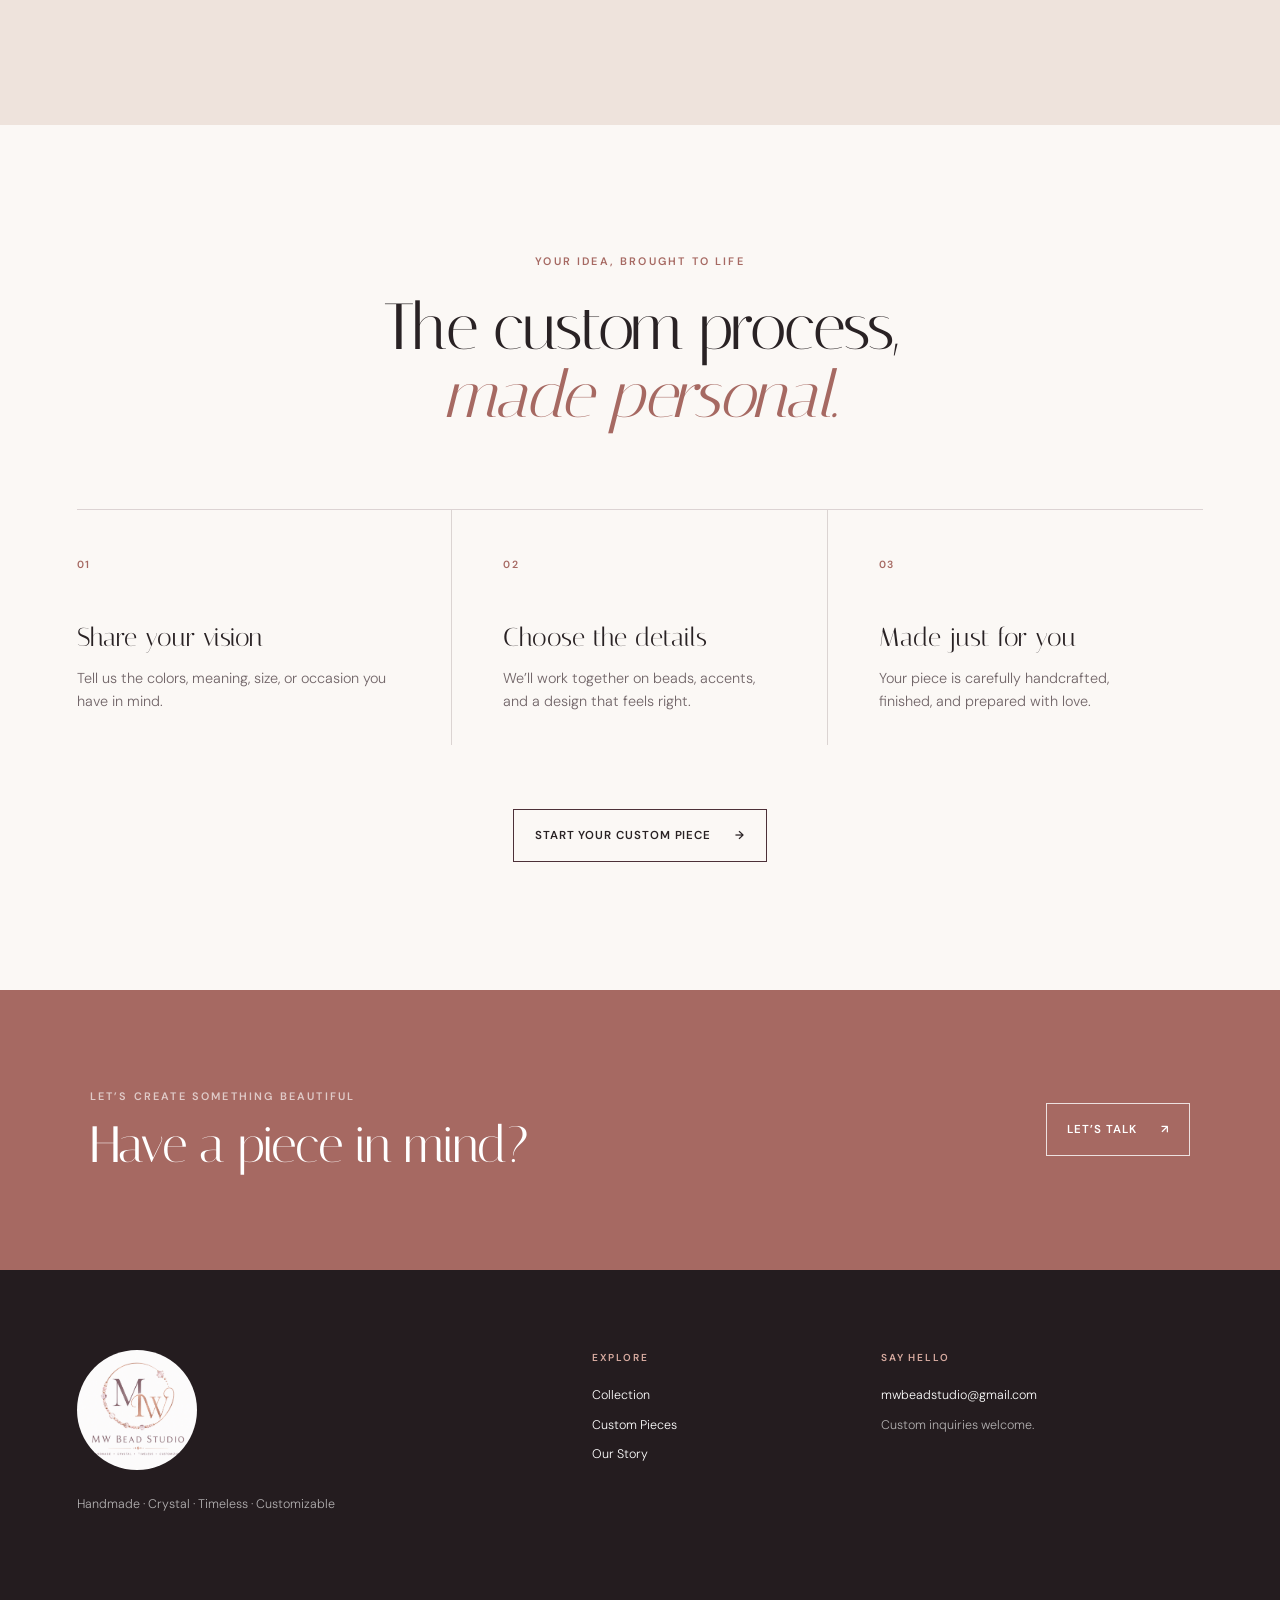
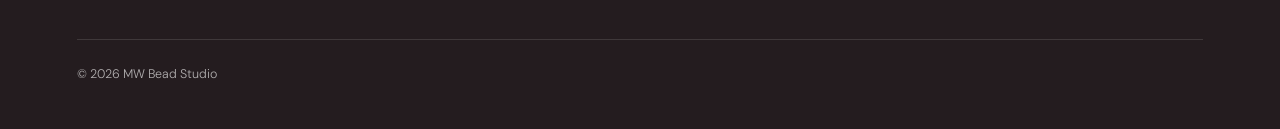
==== commit 3e79d37a: "Highlight genuine stones and precious metal materials" ====
--- a/index.html
+++ b/index.html
@@ -61,6 +61,14 @@
 
     <section class="marquee" aria-label="Brand values">
       <div>Handmade <span>✦</span> Crystal <span>✦</span> Timeless <span>✦</span> Customizable <span>✦</span> Handmade <span>✦</span> Crystal <span>✦</span> Timeless <span>✦</span> Customizable</div>
+    </section>
+
+    <section class="materials-note" aria-labelledby="materials-title">
+      <p class="eyebrow">The materials matter</p>
+      <h2 id="materials-title">Genuine stones.<br><em>Precious details.</em></h2>
+      <p>We use <strong>genuine semi-precious stones</strong> and quality metals, including <strong>sterling silver, gold-filled wire, and gold vermeil accents</strong>, chosen to complement each design.</p>
+      <p class="materials-exception">Our Matching Evil Eye Baby Bracelets are the exception to this materials statement. See each piece's description for its specific materials.</p>
+      <a class="text-link" href="gallery.html">Explore the materials in each piece <span aria-hidden="true">&#8594;</span></a>
     </section>
 
     <section id="new-additions" class="new-additions section-pad" aria-labelledby="new-additions-title">
--- a/styles.css
+++ b/styles.css
@@ -138,6 +138,12 @@
 .collection-note > p:not(.eyebrow) { max-width: 530px; margin: 0 auto 2.5rem; color: var(--muted); }
 
 .new-additions { background: var(--paper-deep); }
+.materials-note { padding: clamp(3rem, 6vw, 6rem) 6vw; text-align: center; border-bottom: 1px solid var(--line); }
+.materials-note h2 { margin-bottom: 1.5rem; font-size: clamp(2.5rem, 4.5vw, 4.5rem); }
+.materials-note > p:not(.eyebrow) { max-width: 780px; margin: 0 auto 1.5rem; font-size: 1.05rem; }
+.materials-note strong { font-weight: 600; }
+.materials-note > .materials-exception { color: var(--muted); font-size: .8rem; }
+.materials-note + .collection { padding-top: clamp(3rem, 6vw, 6rem); }
 .new-additions .section-heading { margin-bottom: 3rem; }
 .bracelet-photos { display: grid; grid-template-columns: repeat(3, minmax(0, 1fr)); gap: 1.5rem; }
 .bracelet-photos a { display: block; }
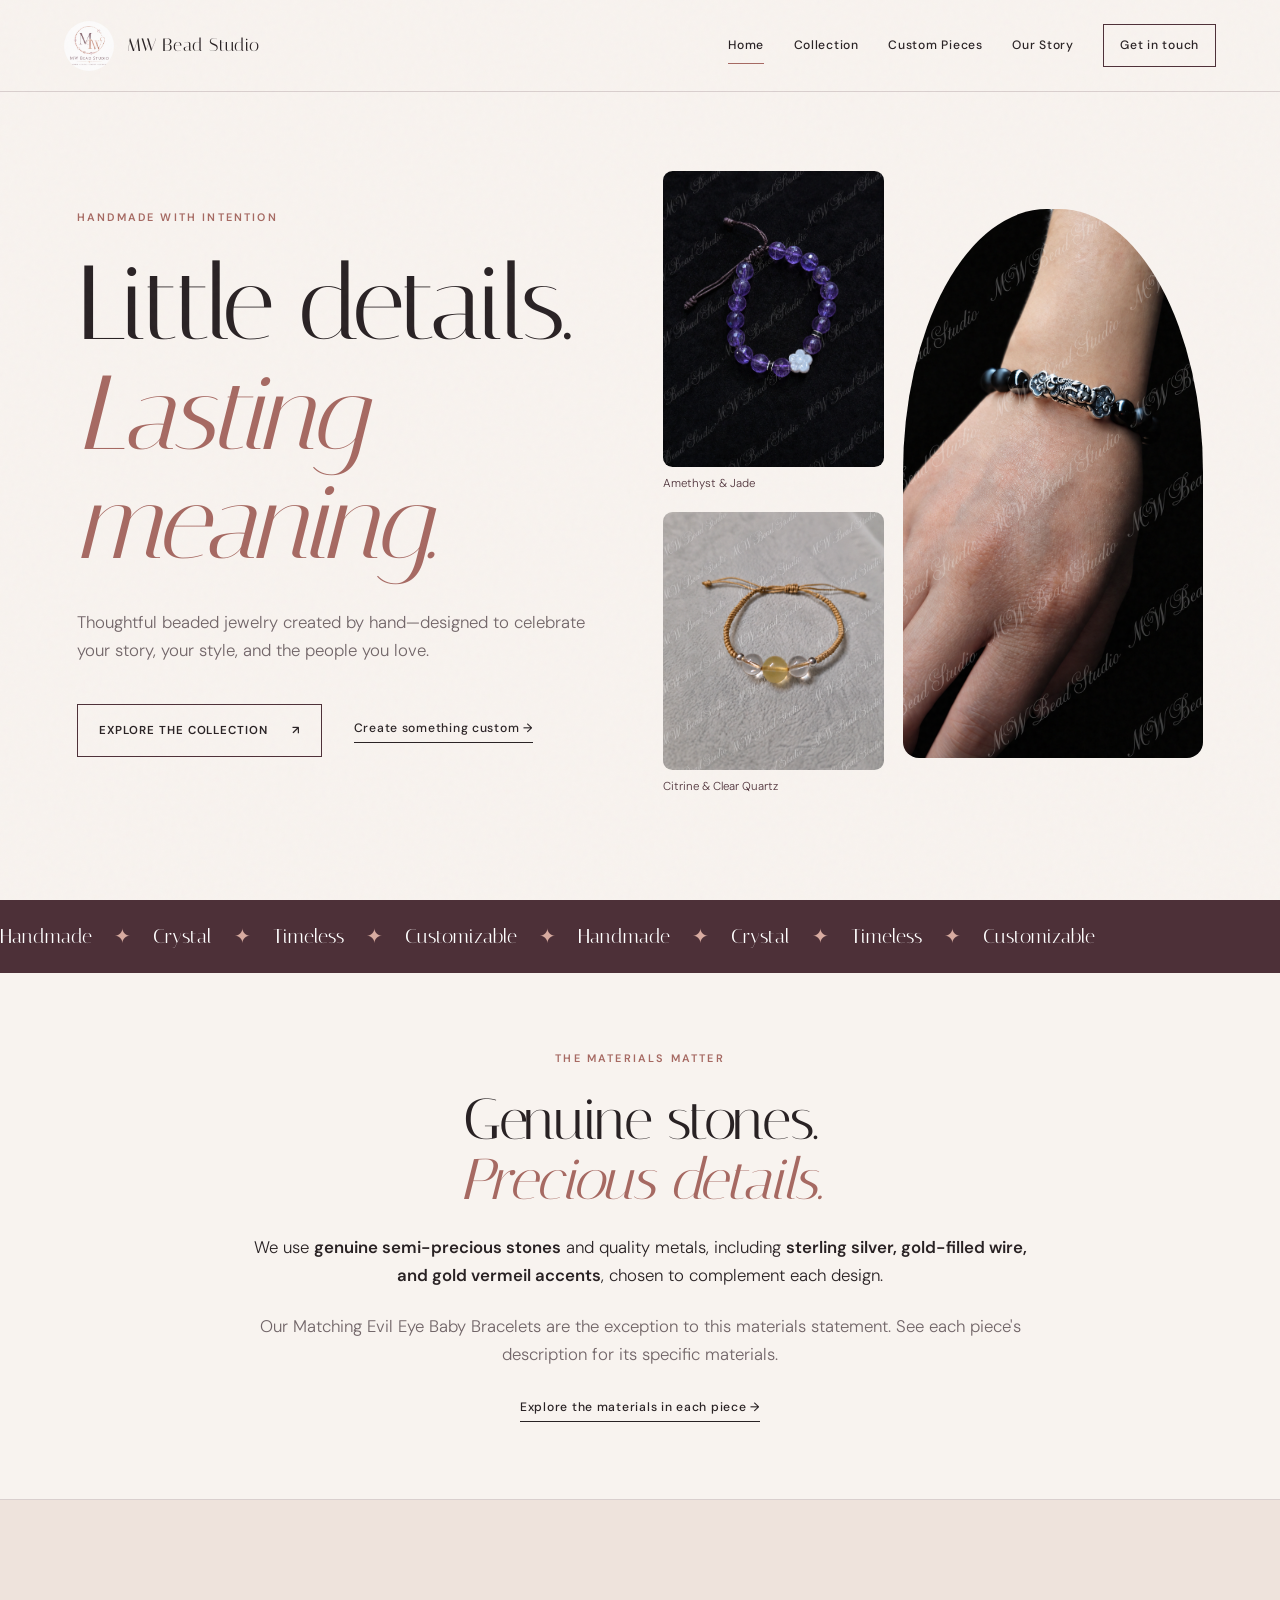
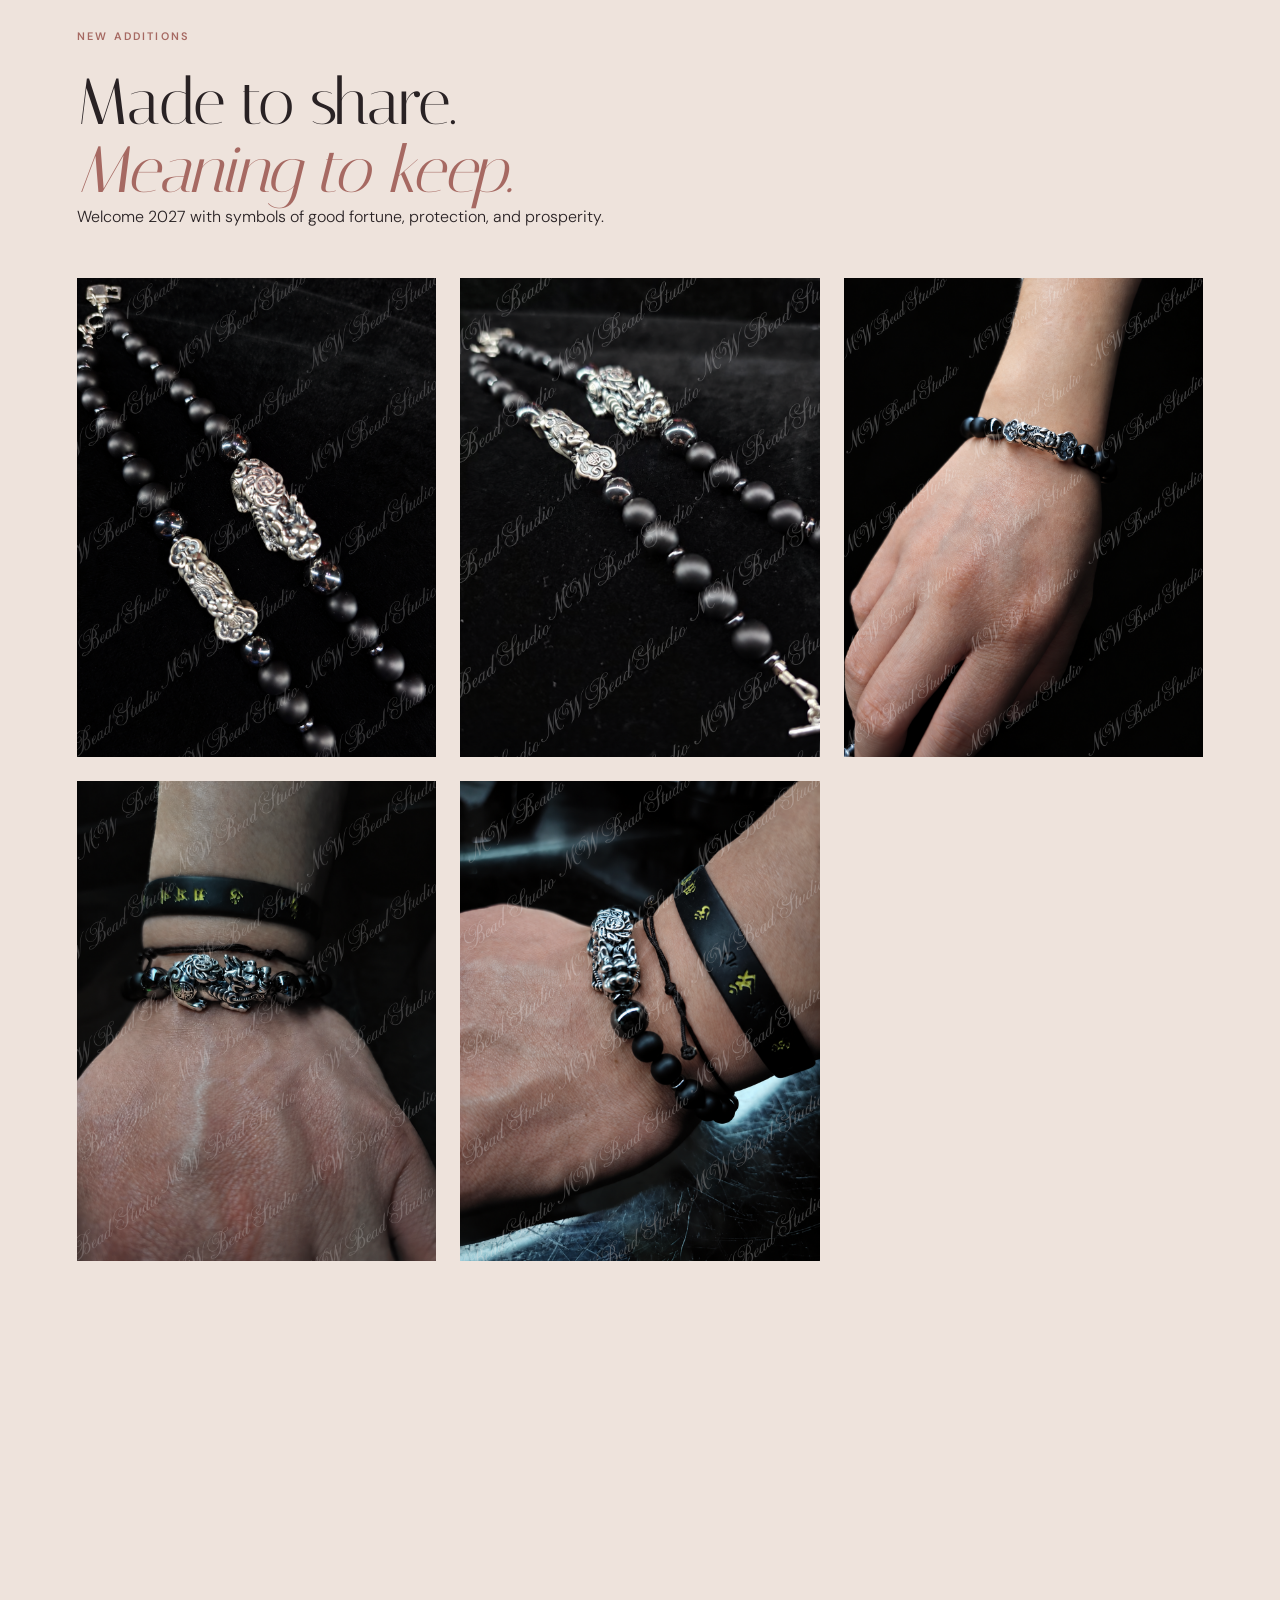
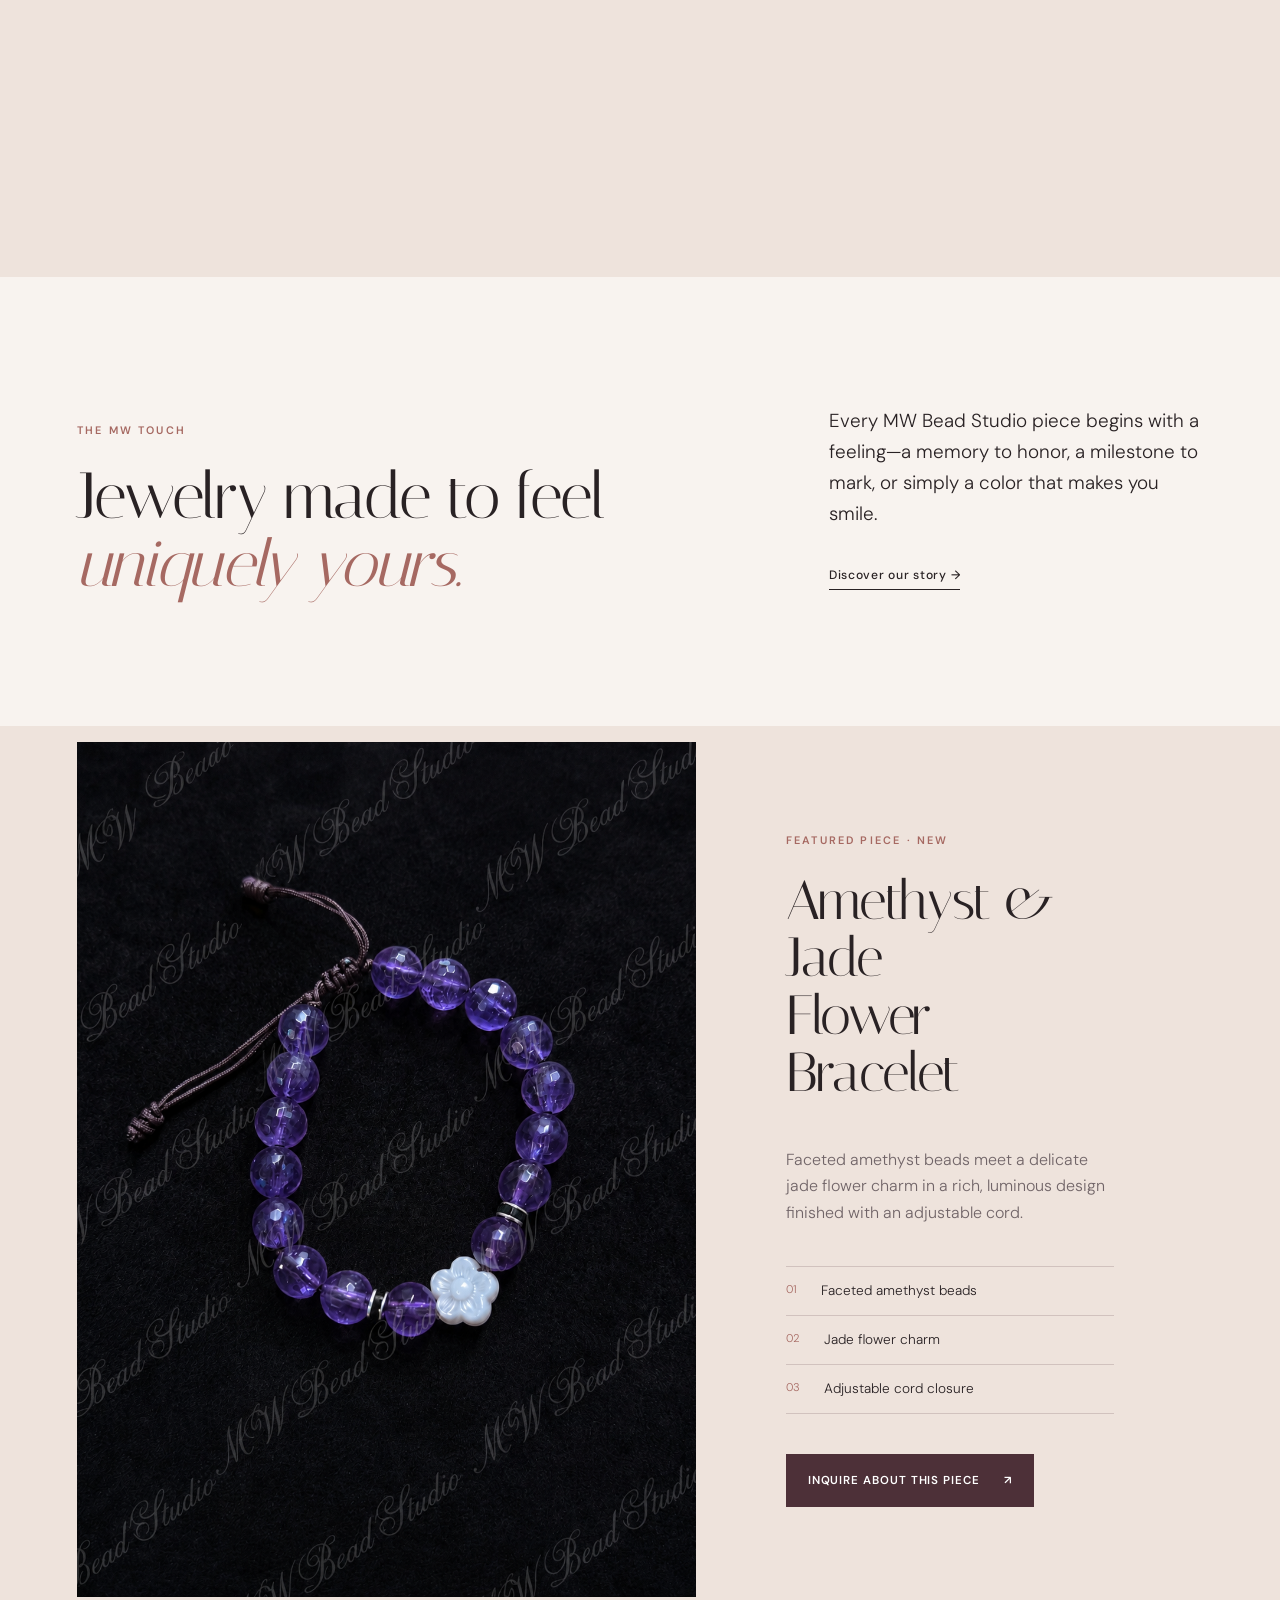
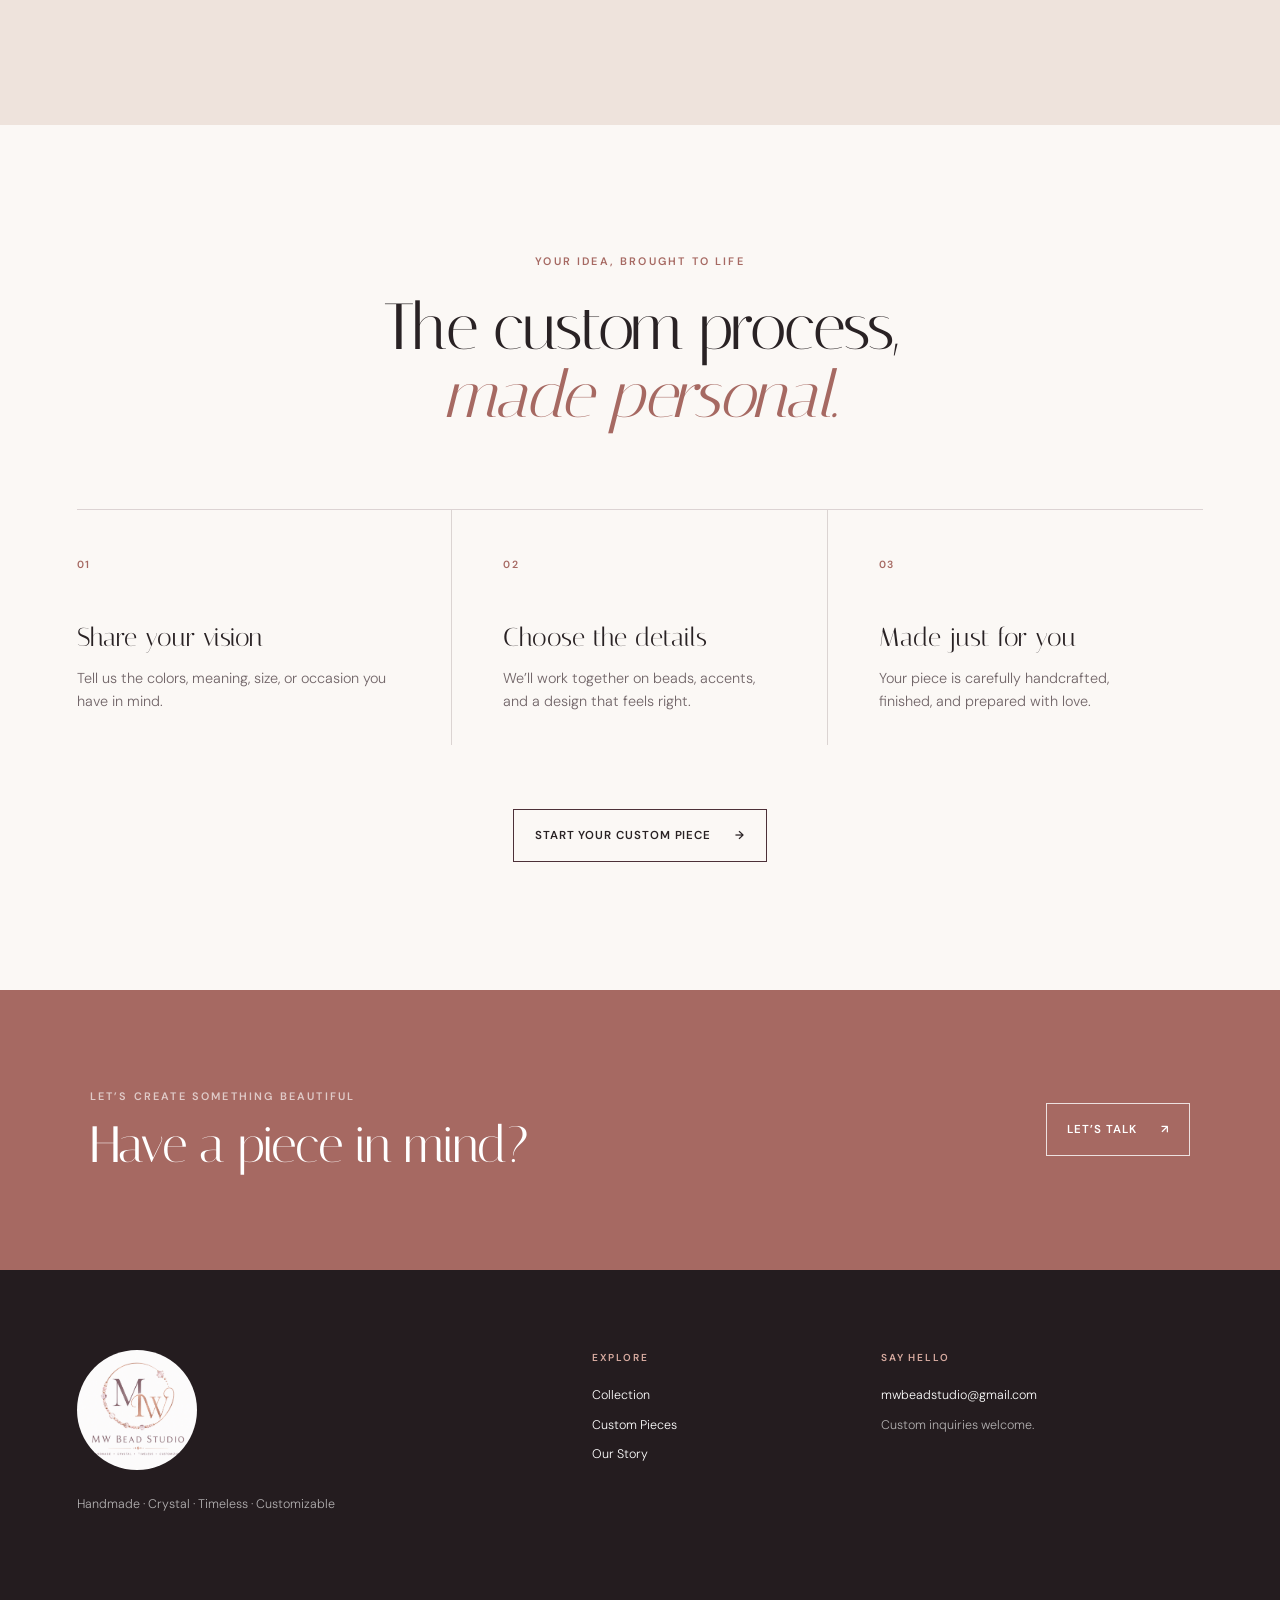
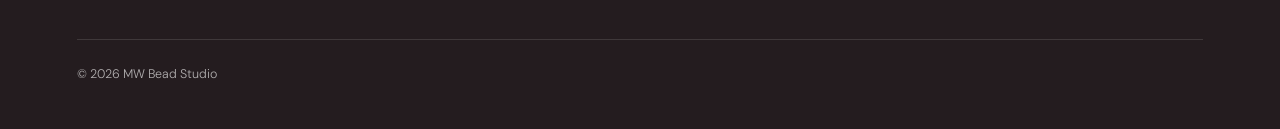
==== commit e6213258: "Standardize watermarks across all product photos" ====
--- a/index.html
+++ b/index.html
@@ -46,14 +46,14 @@
       </div>
       <div class="hero-art hero-collage reveal">
         <div class="image-frame hero-image">
-          <img src="images/homepage_10_29(3)-watermarked.png" alt="Black onyx and hematite bracelet with a sterling silver Pixiu detail worn on the wrist" width="450" height="600">
+          <img src="images/watermarked/homepage_10_29(3)-watermarked.png" alt="Black onyx and hematite bracelet with a sterling silver Pixiu detail worn on the wrist" width="450" height="600">
         </div>
         <a class="hero-product hero-product-amethyst" href="gallery.html#amethyst-jade-bracelet">
-          <img src="images/bracelet_2.png" alt="Purple amethyst bead bracelet with a delicate jade flower charm" width="1086" height="1449">
+          <img src="images/watermarked/bracelet_2.png" alt="Purple amethyst bead bracelet with a delicate jade flower charm" width="1086" height="1449">
           <span>Amethyst &amp; Jade</span>
         </a>
         <a class="hero-product hero-product-citrine" href="gallery.html#citrine-clear-quartz-bracelet">
-          <img src="images/citrine_and_clear_quartz_bracelet.png" alt="Golden cord bracelet with citrine and clear quartz beads" width="1163" height="1353">
+          <img src="images/watermarked/citrine_and_clear_quartz_bracelet.png" alt="Golden cord bracelet with citrine and clear quartz beads" width="1163" height="1353">
           <span>Citrine &amp; Clear Quartz</span>
         </a>
       </div>
@@ -78,11 +78,11 @@
         <p>Welcome 2027 with symbols of good fortune, protection, and prosperity.</p>
       </div>
       <div class="bracelet-photos reveal">
-        <img src="images/homepage_10_29(1)-watermarked.png" alt="Couples' black onyx and hematite bracelets with sterling silver Pixiu charms, shown together" width="450" height="600" loading="lazy">
-        <img src="images/homepage_10_29(2)-watermarked.png" alt="Close view of the sterling silver Pixiu details beside metallic hematite and matte black onyx beads" width="500" height="600" loading="lazy">
-        <img src="images/homepage_10_29(3)-watermarked.png" alt="Black onyx and hematite bracelet with a sterling silver Pixiu detail worn on the wrist" width="450" height="600" loading="lazy">
-        <img src="images/homepage_10_29(4)-watermarked.png" alt="Close-up of the sterling silver Pixiu charm with hematite and black onyx beads worn on the wrist" width="1086" height="1448" loading="lazy">
-        <img src="images/homepage_10_29(5)-watermarked.png" alt="Angled wrist view of the sterling silver Pixiu bracelet with metallic hematite and matte black onyx beads" width="1086" height="1448" loading="lazy">
+        <img src="images/watermarked/homepage_10_29(1)-watermarked.png" alt="Couples' black onyx and hematite bracelets with sterling silver Pixiu charms, shown together" width="450" height="600" loading="lazy">
+        <img src="images/watermarked/homepage_10_29(2)-watermarked.png" alt="Close view of the sterling silver Pixiu details beside metallic hematite and matte black onyx beads" width="500" height="600" loading="lazy">
+        <img src="images/watermarked/homepage_10_29(3)-watermarked.png" alt="Black onyx and hematite bracelet with a sterling silver Pixiu detail worn on the wrist" width="450" height="600" loading="lazy">
+        <img src="images/watermarked/homepage_10_29(4)-watermarked.png" alt="Close-up of the sterling silver Pixiu charm with hematite and black onyx beads worn on the wrist" width="1086" height="1448" loading="lazy">
+        <img src="images/watermarked/homepage_10_29(5)-watermarked.png" alt="Angled wrist view of the sterling silver Pixiu bracelet with metallic hematite and matte black onyx beads" width="1086" height="1448" loading="lazy">
       </div>
       <div class="bracelet-story reveal">
         <h3>Couples' Sterling Silver Pixiu, Hematite &amp; Onyx Bracelets</h3>
@@ -109,7 +109,7 @@
 
     <section id="featured-piece" class="featured section-pad">
       <div class="featured-image reveal">
-        <img src="images/bracelet_2.png" alt="Amethyst bead bracelet with a jade flower charm and adjustable cord" loading="lazy">
+        <img src="images/watermarked/bracelet_2.png" alt="Amethyst bead bracelet with a jade flower charm and adjustable cord" loading="lazy">
       </div>
       <div class="featured-copy reveal">
         <p class="eyebrow">Featured piece · New</p>
--- a/styles.css
+++ b/styles.css
@@ -130,6 +130,10 @@
 .product-image img { width: 100%; height: 100%; object-fit: cover; transition: transform .8s ease; }
 .product-image span { position: absolute; right: 2rem; bottom: 2rem; width: 90px; height: 90px; display: grid; place-items: center; border-radius: 50%; background: var(--paper); text-decoration: none; font-size: .72rem; }
 .product-image:hover img { transform: scale(1.025); }
+.product-image.product-image-portrait { aspect-ratio: .61; }
+.product-image-portrait img { object-fit: contain; }
+.product-image.product-image-natural { aspect-ratio: auto; }
+.product-image-natural img { height: auto; }
 .product-info { display: flex; justify-content: space-between; gap: 2rem; padding: 2rem 0 0; }
 .product-info h2 { max-width: 520px; margin: 0; font-size: clamp(2rem, 3vw, 3.1rem); }
 .product-info > p { max-width: 220px; padding-top: 2.2rem; color: var(--muted); font-size: .75rem; }
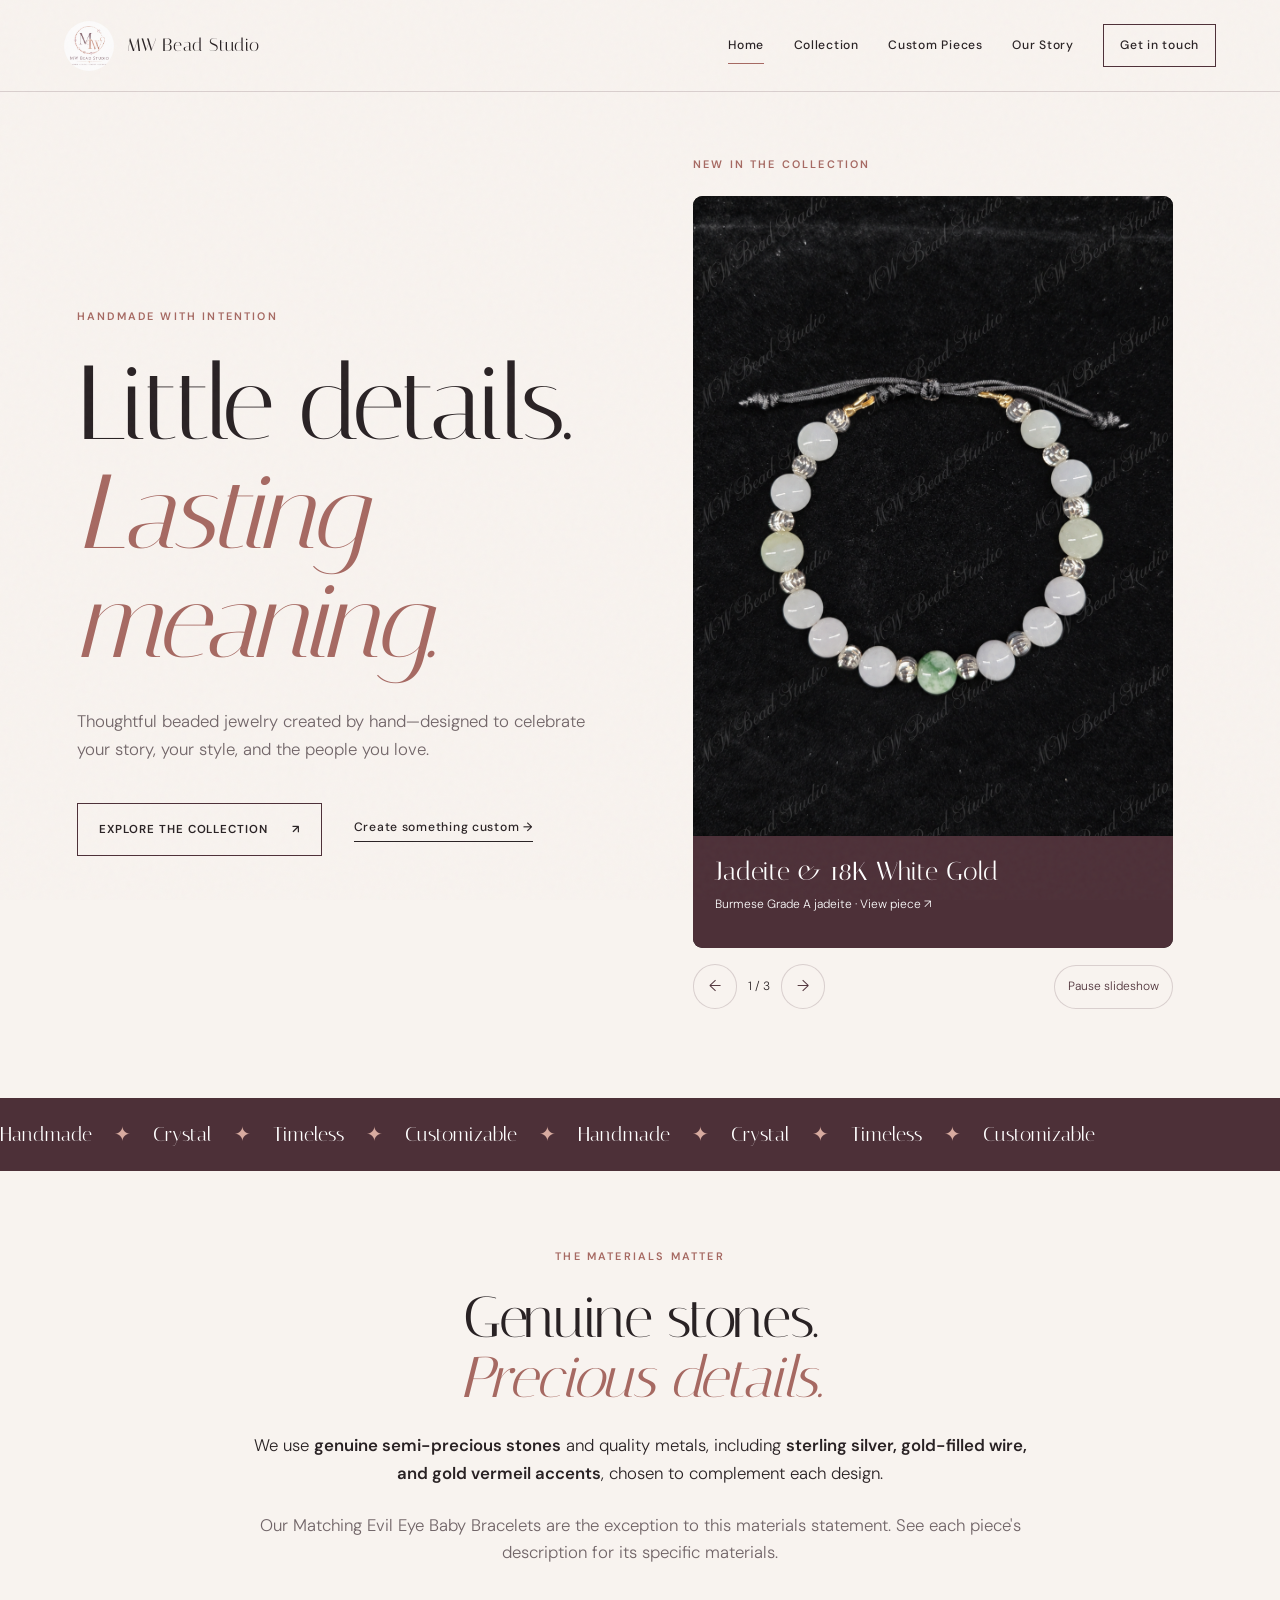
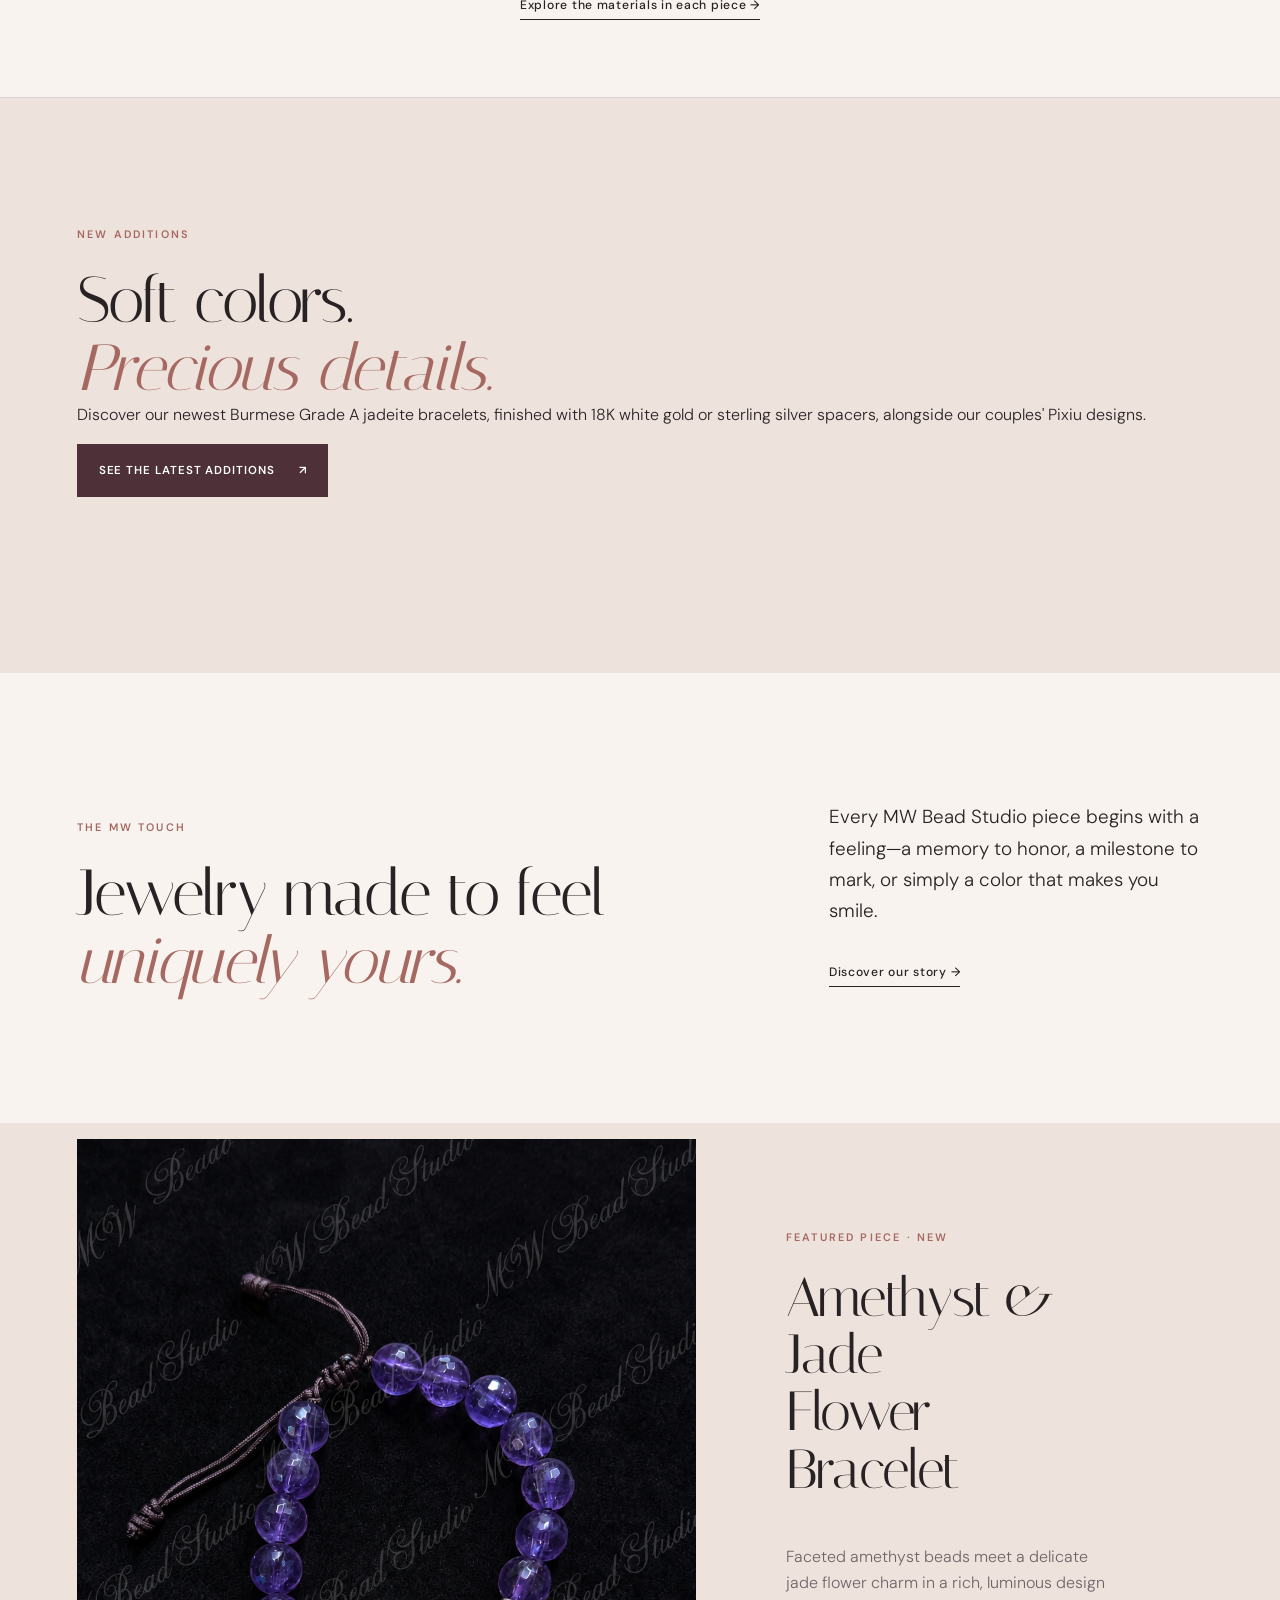
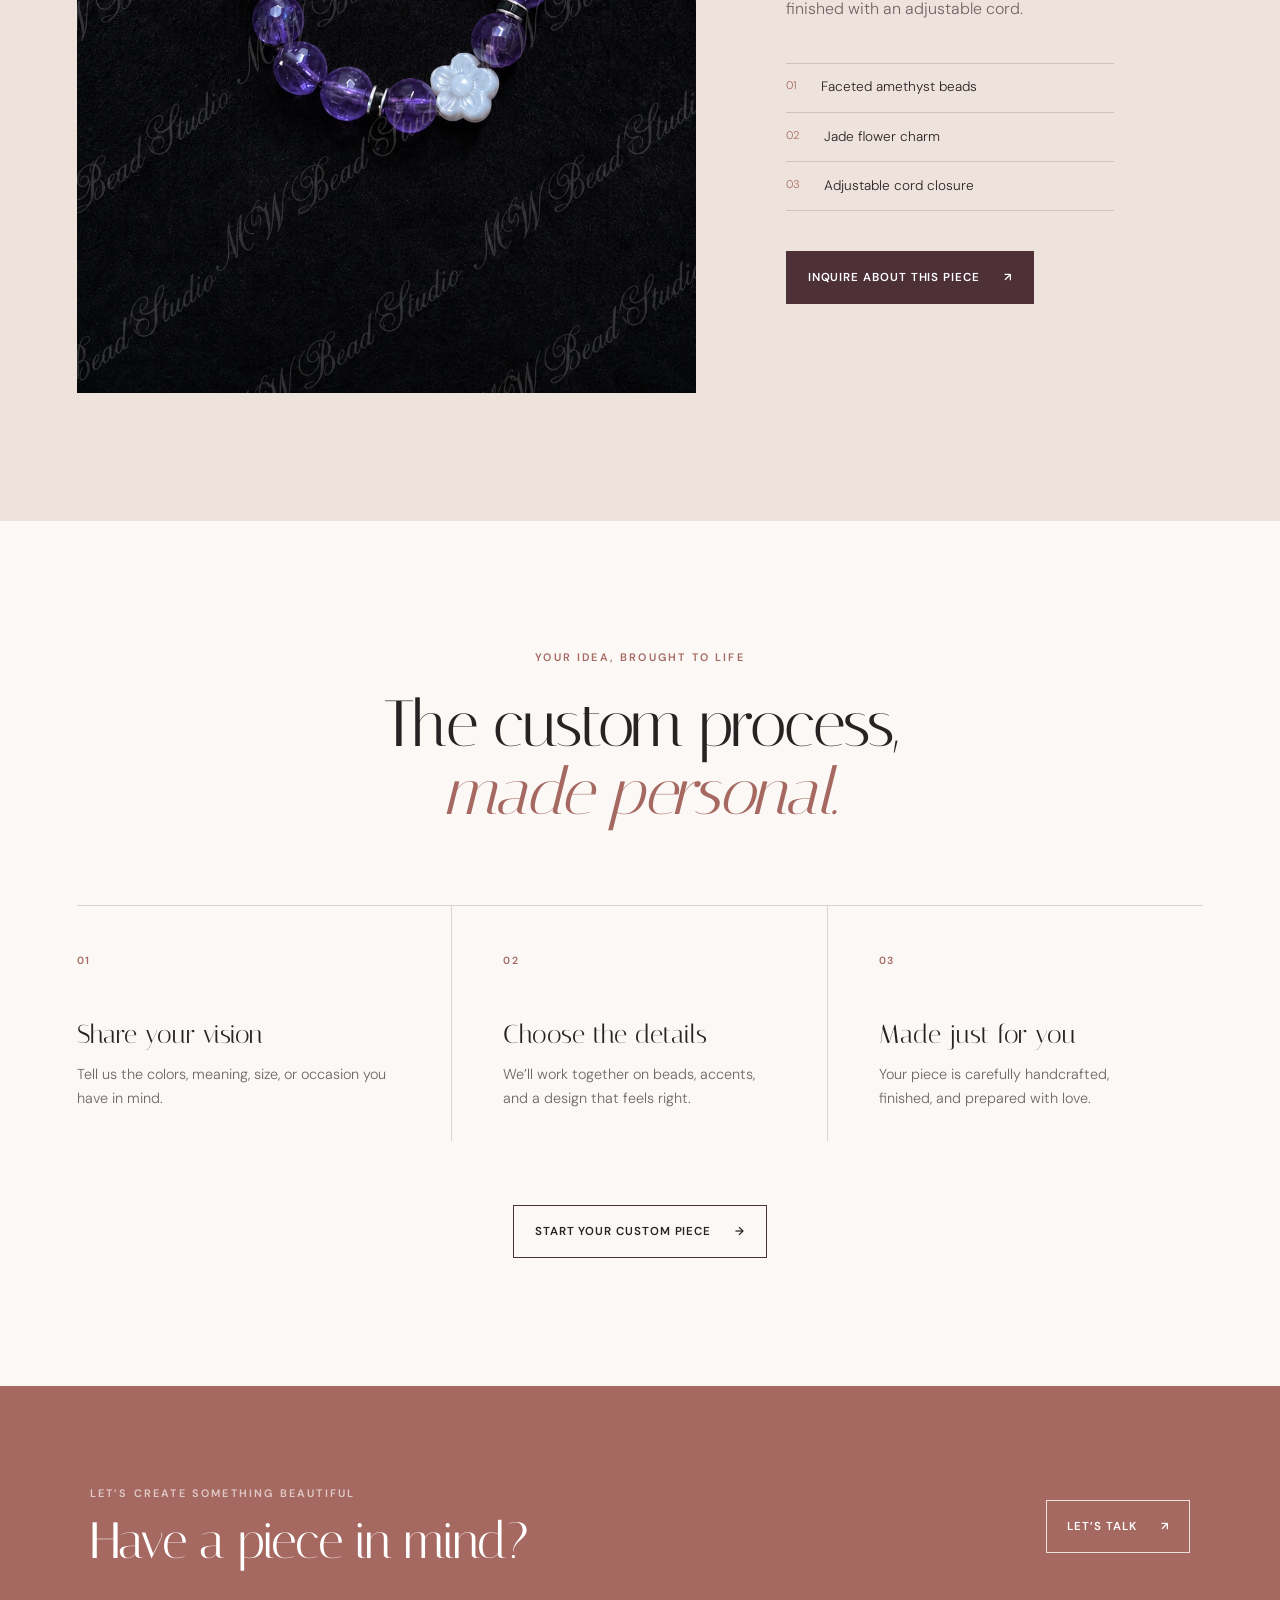
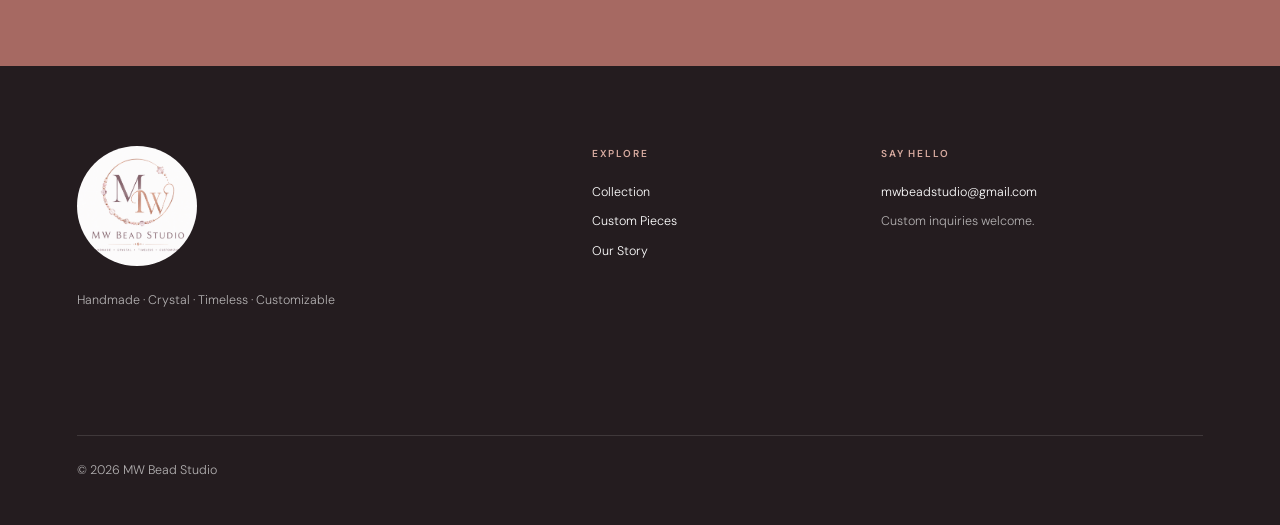
==== commit 5898d384: "Add jadeite bracelets and rotating homepage additions" ====
--- a/index.html
+++ b/index.html
@@ -44,19 +44,30 @@
           <a class="text-link" href="custom.html">Create something custom <span aria-hidden="true">→</span></a>
         </div>
       </div>
-      <div class="hero-art hero-collage reveal">
-        <div class="image-frame hero-image">
-          <img src="images/watermarked/homepage_10_29(3)-watermarked.png" alt="Black onyx and hematite bracelet with a sterling silver Pixiu detail worn on the wrist" width="450" height="600">
+      <section class="hero-art additions-carousel reveal" aria-label="New additions to the collection" aria-roledescription="carousel" data-carousel>
+        <p class="eyebrow">New in the collection</p>
+        <div class="carousel-slides" id="new-addition-slides">
+          <a class="carousel-slide" href="gallery.html#jadeite-white-gold-bracelet" aria-label="1 of 3: Burmese Grade A Jadeite and 18K White Gold Bracelet" data-slide>
+            <img src="images/watermarked/jadeite-white-gold-bracelet.png" alt="Burmese Grade A jadeite bead bracelet with 18K white gold spacers and a dark cord" width="450" height="600" fetchpriority="high">
+            <span class="carousel-caption"><strong>Jadeite &amp; 18K White Gold</strong><span>Burmese Grade A jadeite &middot; View piece &#8599;</span></span>
+          </a>
+          <a class="carousel-slide" href="gallery.html#lavender-green-jadeite-bracelet" aria-label="2 of 3: Lavender and Green Burmese Grade A Jadeite Bracelet" data-slide hidden>
+            <img src="images/watermarked/lavender-green-jadeite-bracelet.png" alt="Light lavender and light green Burmese Grade A jadeite bracelet with sterling silver spacers and cord clasp" width="450" height="600">
+            <span class="carousel-caption"><strong>Lavender &amp; Green Jadeite</strong><span>Sterling silver details &middot; View piece &#8599;</span></span>
+          </a>
+          <a class="carousel-slide" href="gallery.html#couples-pixiu-bracelets" aria-label="3 of 3: Couples' Pixiu, Hematite and Onyx Bracelets" data-slide hidden>
+            <img src="images/watermarked/homepage_10_29(1)-watermarked.png" alt="Couples' sterling silver Pixiu bracelets with black onyx and hematite beads" width="450" height="600">
+            <span class="carousel-caption"><strong>Pixiu, Hematite &amp; Onyx</strong><span>A meaningful pair to share &middot; View piece &#8599;</span></span>
+          </a>
         </div>
-        <a class="hero-product hero-product-amethyst" href="gallery.html#amethyst-jade-bracelet">
-          <img src="images/watermarked/bracelet_2.png" alt="Purple amethyst bead bracelet with a delicate jade flower charm" width="1086" height="1449">
-          <span>Amethyst &amp; Jade</span>
-        </a>
-        <a class="hero-product hero-product-citrine" href="gallery.html#citrine-clear-quartz-bracelet">
-          <img src="images/watermarked/citrine_and_clear_quartz_bracelet.png" alt="Golden cord bracelet with citrine and clear quartz beads" width="1163" height="1353">
-          <span>Citrine &amp; Clear Quartz</span>
-        </a>
-      </div>
+        <div class="carousel-controls" hidden>
+          <button type="button" data-previous aria-label="Previous addition" aria-controls="new-addition-slides">&#8592;</button>
+          <span class="carousel-count" data-carousel-count aria-live="off">1 / 3</span>
+          <button type="button" data-next aria-label="Next addition" aria-controls="new-addition-slides">&#8594;</button>
+          <button type="button" class="carousel-pause" data-pause>Pause slideshow</button>
+        </div>
+        <span class="sr-only" data-carousel-status role="status"></span>
+      </section>
     </section>
 
     <section class="marquee" aria-label="Brand values">
@@ -74,28 +85,11 @@
     <section id="new-additions" class="new-additions section-pad" aria-labelledby="new-additions-title">
       <div class="section-heading reveal">
         <p class="eyebrow">New additions</p>
-        <h2 id="new-additions-title">Made to share.<br><em>Meaning to keep.</em></h2>
-        <p>Welcome 2027 with symbols of good fortune, protection, and prosperity.</p>
-      </div>
-      <div class="bracelet-photos reveal">
-        <img src="images/watermarked/homepage_10_29(1)-watermarked.png" alt="Couples' black onyx and hematite bracelets with sterling silver Pixiu charms, shown together" width="450" height="600" loading="lazy">
-        <img src="images/watermarked/homepage_10_29(2)-watermarked.png" alt="Close view of the sterling silver Pixiu details beside metallic hematite and matte black onyx beads" width="500" height="600" loading="lazy">
-        <img src="images/watermarked/homepage_10_29(3)-watermarked.png" alt="Black onyx and hematite bracelet with a sterling silver Pixiu detail worn on the wrist" width="450" height="600" loading="lazy">
-        <img src="images/watermarked/homepage_10_29(4)-watermarked.png" alt="Close-up of the sterling silver Pixiu charm with hematite and black onyx beads worn on the wrist" width="1086" height="1448" loading="lazy">
-        <img src="images/watermarked/homepage_10_29(5)-watermarked.png" alt="Angled wrist view of the sterling silver Pixiu bracelet with metallic hematite and matte black onyx beads" width="1086" height="1448" loading="lazy">
-      </div>
-      <div class="bracelet-story reveal">
-        <h3>Couples' Sterling Silver Pixiu, Hematite &amp; Onyx Bracelets</h3>
-        <p>A meaningful pair to share: sterling silver Pixiu details meet metallic hematite and matte black onyx, bringing together symbols of prosperity, protection, and lasting strength.</p>
-        <dl class="bracelet-meanings">
-          <div><dt>Sterling silver Pixiu</dt><dd>In Chinese tradition, Pixiu symbolizes wealth, protection, and good fortune, with the hope of positive transformation through challenging times.</dd></div>
-          <div><dt>Hematite</dt><dd>Traditionally associated with grounding, stability, and protection, hematite represents a steady presence and a focused mind.</dd></div>
-          <div><dt>Black onyx</dt><dd>A symbol of protection, inner strength, and resilience, black onyx represents staying grounded, determined, and clear in purpose.</dd></div>
-        </dl>
-        <a class="button button-dark" href="gallery.html#couples-pixiu-bracelets">View in the collection <span aria-hidden="true">&#8599;</span></a>
+        <h2 id="new-additions-title">Soft colors.<br><em>Precious details.</em></h2>
+        <p>Discover our newest Burmese Grade A jadeite bracelets, finished with 18K white gold or sterling silver spacers, alongside our couples' Pixiu designs.</p>
+        <a class="button button-dark" href="gallery.html">See the latest additions <span aria-hidden="true">&#8599;</span></a>
       </div>
     </section>
-
     <section class="intro-section section-pad">
       <div class="section-heading reveal">
         <p class="eyebrow">The MW touch</p>
--- a/styles.css
+++ b/styles.css
@@ -70,6 +70,20 @@
 .hero-product span { display: block; margin-top: .6rem; color: var(--wine); font-size: .72rem; line-height: 1.4; }
 .hero-product:hover img { transform: translateY(-3px); }
 .hero-product:focus-visible { outline: 2px solid var(--rose); outline-offset: 5px; }
+.additions-carousel { width: 100%; max-width: 480px; min-width: 0; justify-self: center; }
+.carousel-slides { overflow: hidden; border-radius: .6rem; background: #171516; }
+.carousel-slide { display: block; color: white; text-decoration: none; }
+.carousel-slide[hidden], .carousel-controls[hidden] { display: none; }
+.carousel-slide img { width: 100%; height: auto; aspect-ratio: 3 / 4; object-fit: contain; }
+.carousel-caption { display: block; min-height: 112px; padding: 1.2rem 1.4rem; background: var(--wine); }
+.carousel-caption strong { display: block; font-family: var(--serif); font-weight: 400; font-size: 1.65rem; line-height: 1.2; }
+.carousel-caption > span { display: block; margin-top: .5rem; font-size: .75rem; }
+.carousel-controls { display: flex; align-items: center; gap: .7rem; margin-top: 1rem; }
+.carousel-controls button { min-width: 44px; min-height: 44px; padding: .5rem .8rem; border: 1px solid var(--line); border-radius: 2rem; background: var(--paper); color: var(--wine); font: inherit; cursor: pointer; }
+.carousel-controls button:hover { background: var(--paper-deep); }
+.carousel-controls .carousel-pause { margin-left: auto; font-size: .75rem; }
+.carousel-count { font-size: .75rem; font-variant-numeric: tabular-nums; }
+.additions-carousel a:focus-visible, .carousel-controls button:focus-visible { outline: 2px solid var(--rose); outline-offset: 4px; }
 @media (max-width: 650px) {
   .hero-collage { gap: .8rem; }
   .hero-collage .hero-image { width: 100%; min-height: 250px; }
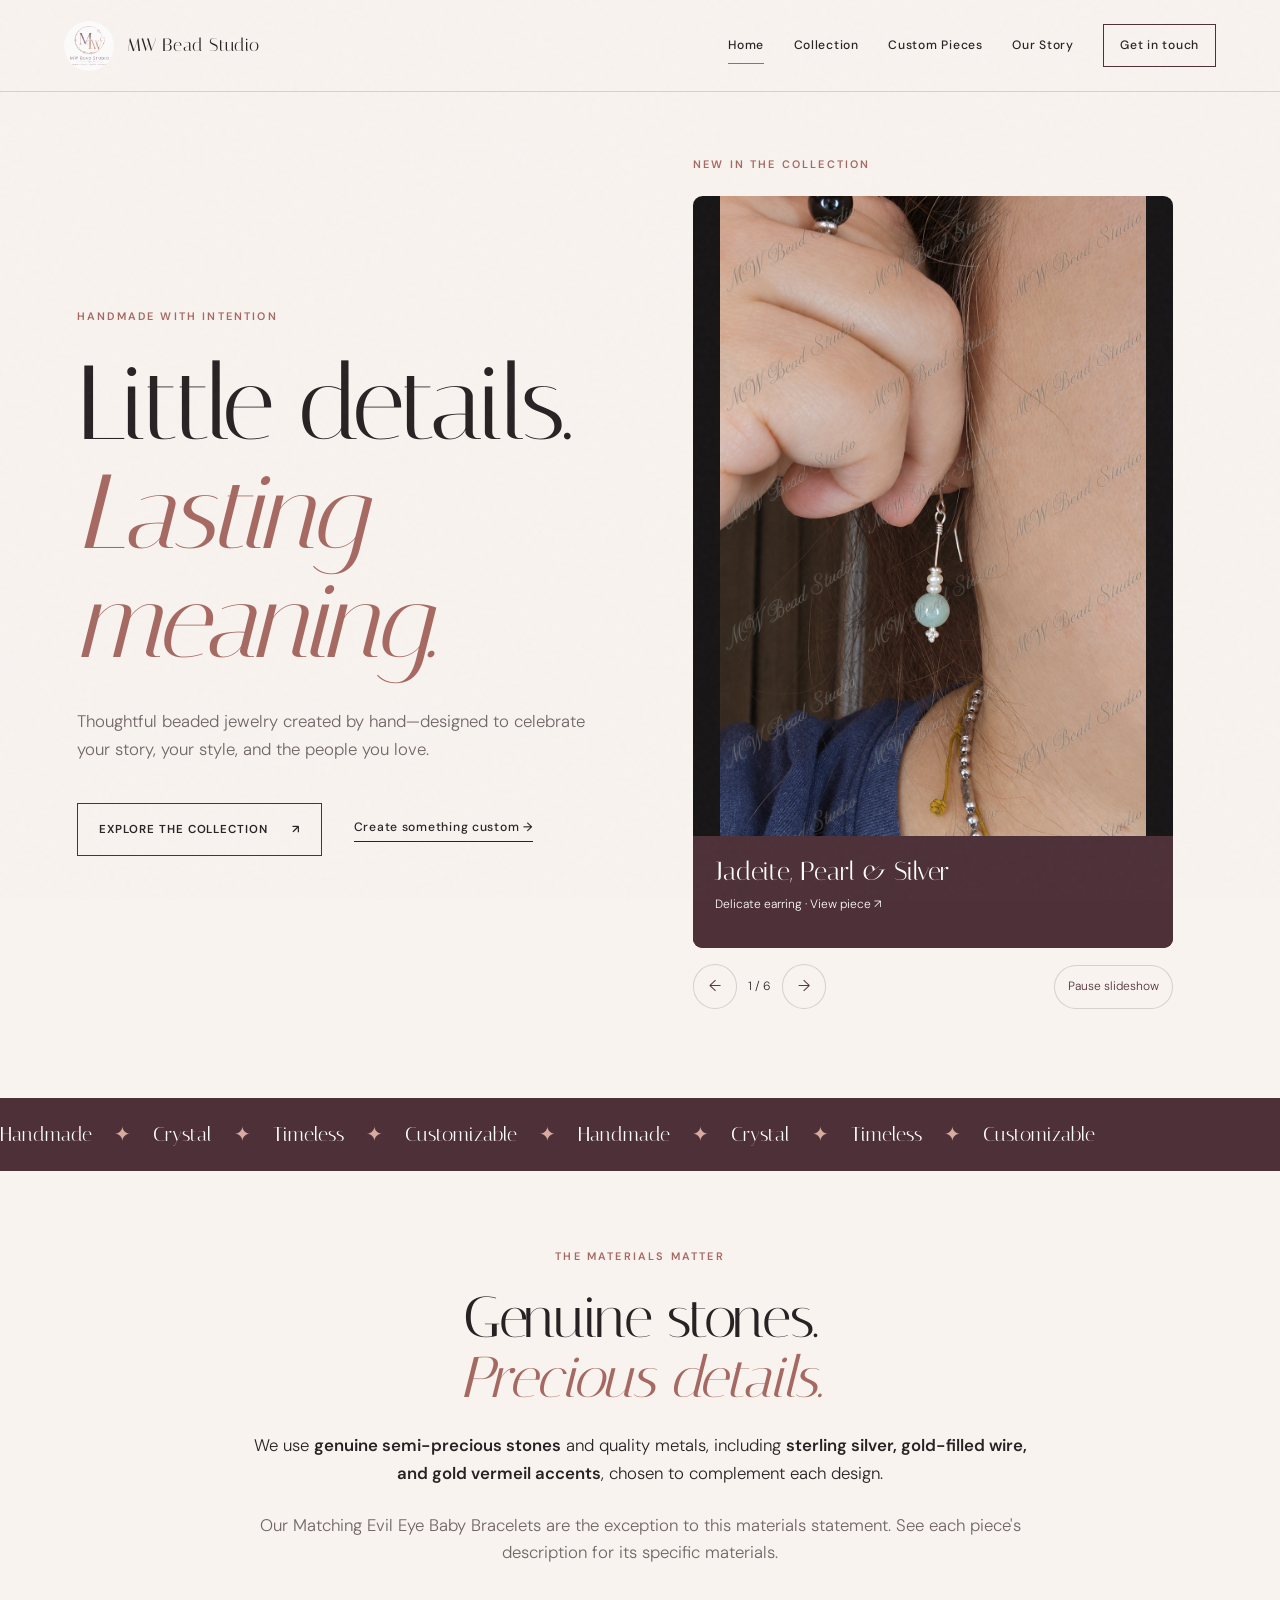
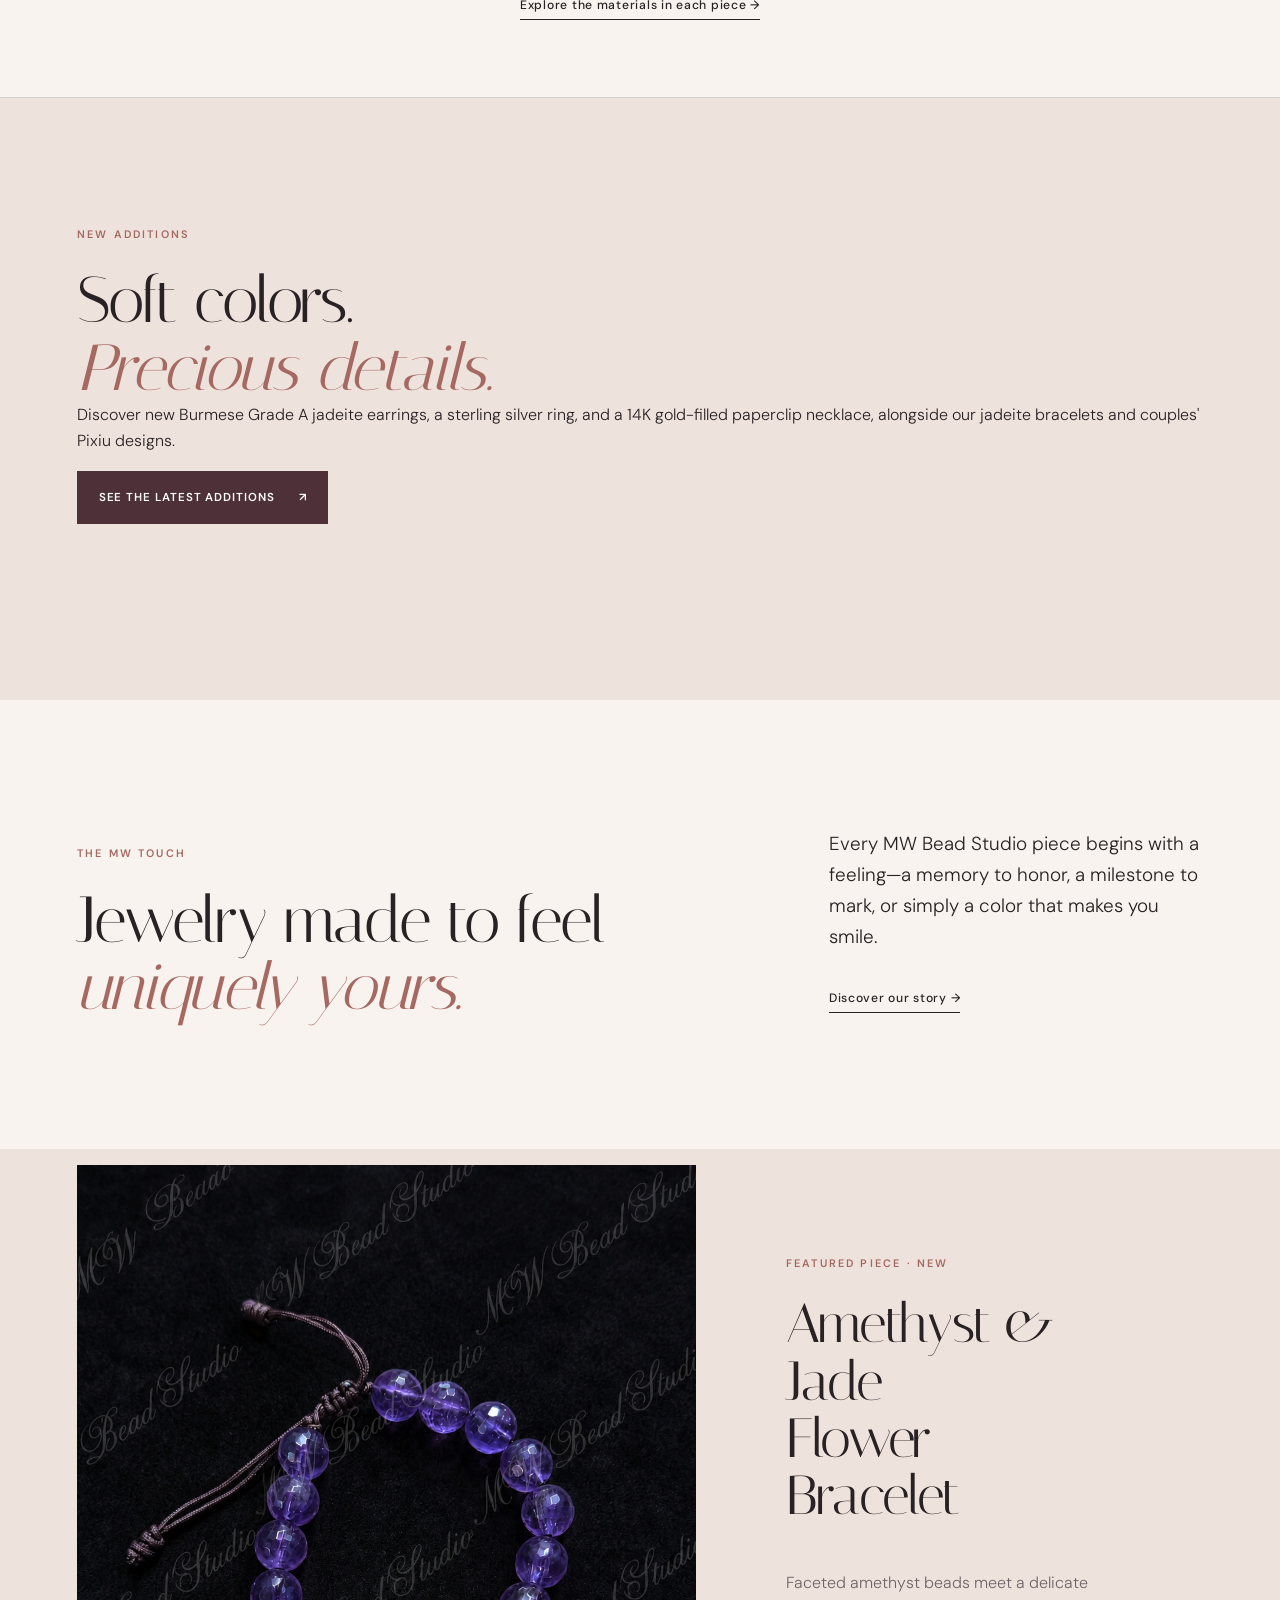
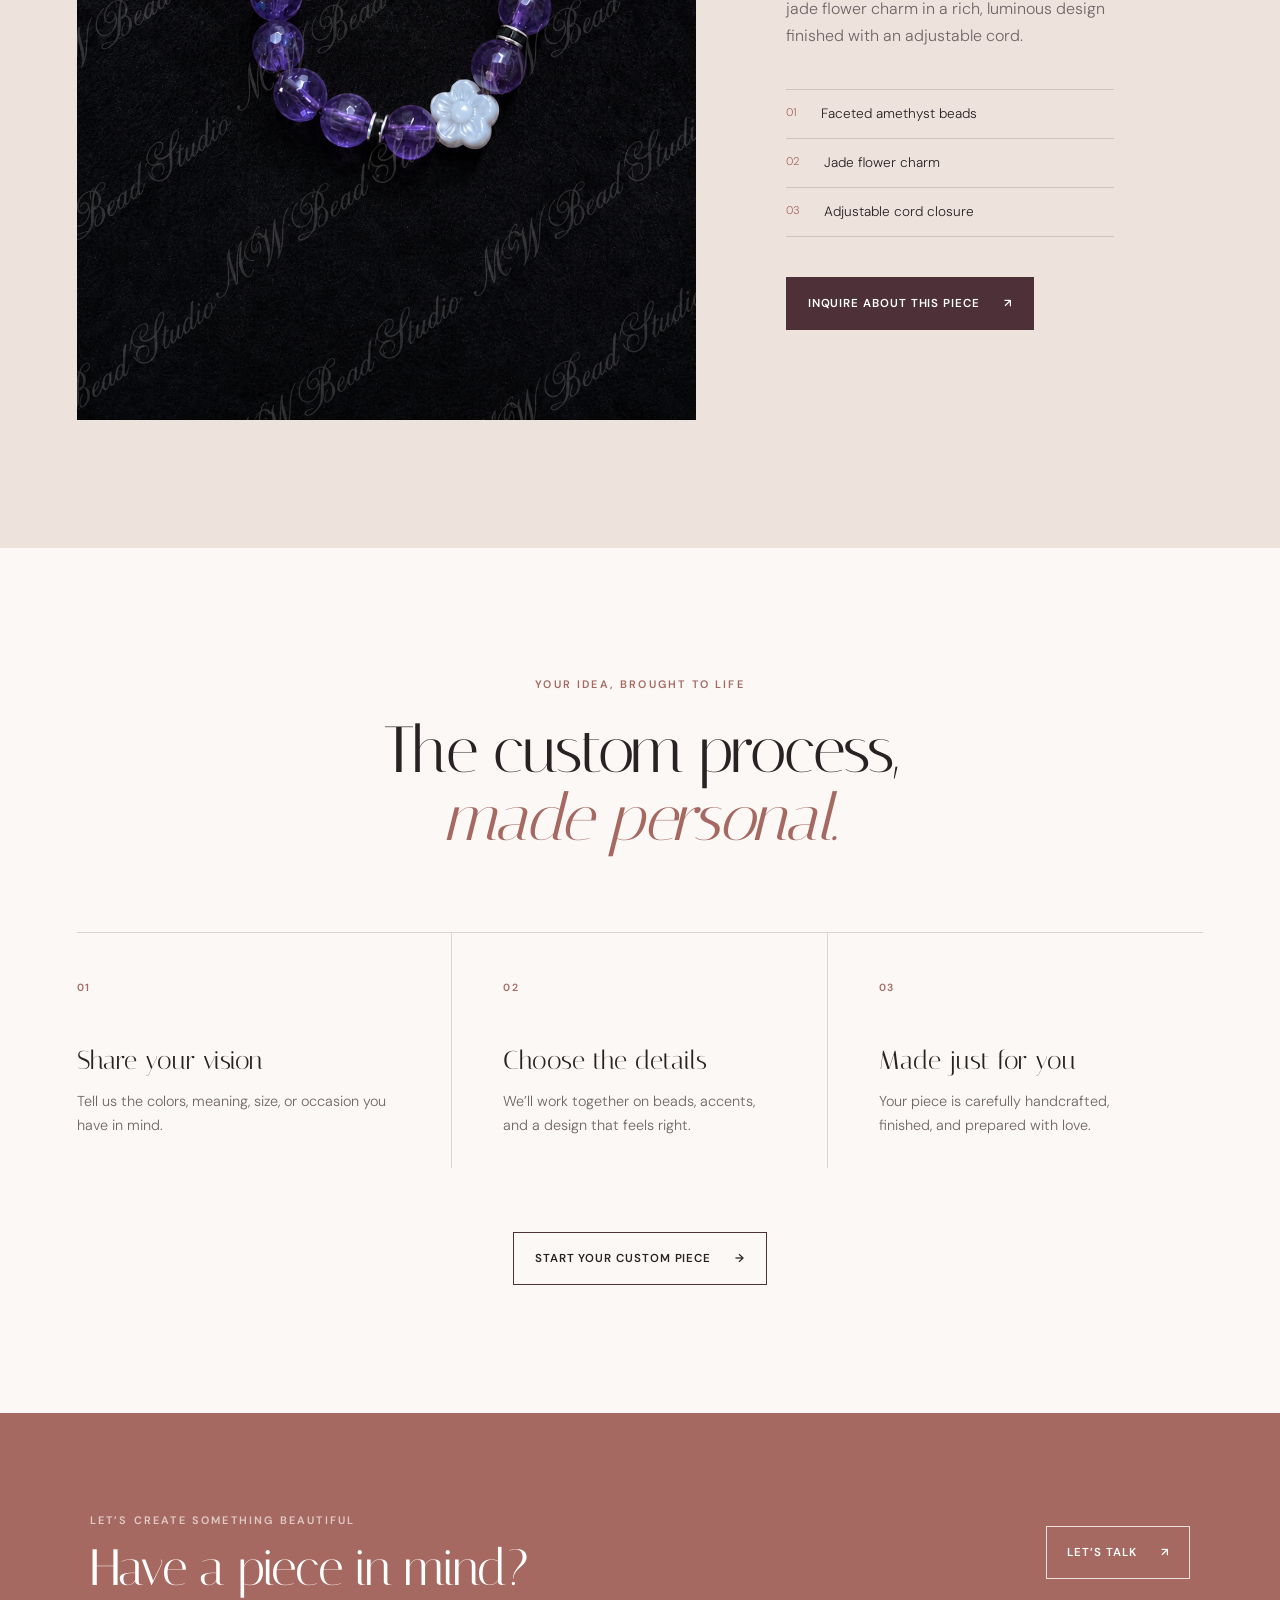
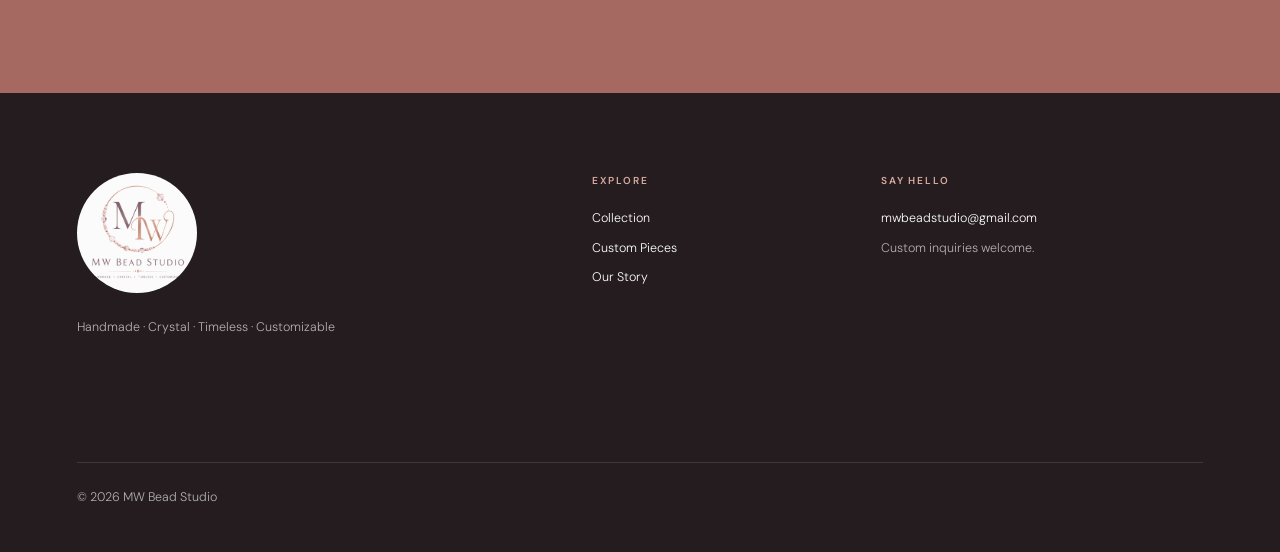
==== commit d88e7aac: "Add jadeite earring ring and necklace to collection" ====
--- a/index.html
+++ b/index.html
@@ -47,22 +47,34 @@
       <section class="hero-art additions-carousel reveal" aria-label="New additions to the collection" aria-roledescription="carousel" data-carousel>
         <p class="eyebrow">New in the collection</p>
         <div class="carousel-slides" id="new-addition-slides">
-          <a class="carousel-slide" href="gallery.html#jadeite-white-gold-bracelet" aria-label="1 of 3: Burmese Grade A Jadeite and 18K White Gold Bracelet" data-slide>
-            <img src="images/watermarked/jadeite-white-gold-bracelet.png" alt="Burmese Grade A jadeite bead bracelet with 18K white gold spacers and a dark cord" width="450" height="600" fetchpriority="high">
+          <a class="carousel-slide" href="gallery.html#jadeite-pearl-sterling-earring" aria-label="1 of 6: Burmese Grade A Jadeite, Pearl and Sterling Silver Earring" data-slide>
+            <img src="images/watermarked/jadeite-pearl-sterling-earring.png" alt="Burmese Grade A jadeite bead earring with pearls and a sterling silver bead, worn on an ear" width="1024" height="1536" fetchpriority="high">
+            <span class="carousel-caption"><strong>Jadeite, Pearl &amp; Silver</strong><span>Delicate earring &middot; View piece &#8599;</span></span>
+          </a>
+          <a class="carousel-slide" href="gallery.html#green-jadeite-sterling-ring" aria-label="2 of 6: Burmese Grade A Green Jadeite and Sterling Silver Ring" data-slide hidden>
+            <img src="images/watermarked/green-jadeite-sterling-ring.png" alt="Sterling silver ring with a dark green Burmese Grade A jadeite bead" width="1024" height="1536">
+            <span class="carousel-caption"><strong>Green Jadeite Ring</strong><span>Sterling silver &middot; View piece &#8599;</span></span>
+          </a>
+          <a class="carousel-slide" href="gallery.html#jadeite-barrel-gold-filled-necklace" aria-label="3 of 6: 14K Gold-Filled Paperclip Necklace with Burmese Grade A Jadeite Barrel Bead" data-slide hidden>
+            <img src="images/watermarked/jadeite-barrel-gold-filled-necklace.png" alt="14K gold-filled paperclip necklace with a light green Burmese Grade A jadeite barrel bead" width="1024" height="1536">
+            <span class="carousel-caption"><strong>Jadeite Barrel Necklace</strong><span>14K gold-filled paperclip chain &middot; View piece &#8599;</span></span>
+          </a>
+          <a class="carousel-slide" href="gallery.html#jadeite-white-gold-bracelet" aria-label="4 of 6: Burmese Grade A Jadeite and 18K White Gold Bracelet" data-slide hidden>
+            <img src="images/watermarked/jadeite-white-gold-bracelet.png" alt="Burmese Grade A jadeite bead bracelet with 18K white gold spacers and a dark cord" width="450" height="600">
             <span class="carousel-caption"><strong>Jadeite &amp; 18K White Gold</strong><span>Burmese Grade A jadeite &middot; View piece &#8599;</span></span>
           </a>
-          <a class="carousel-slide" href="gallery.html#lavender-green-jadeite-bracelet" aria-label="2 of 3: Lavender and Green Burmese Grade A Jadeite Bracelet" data-slide hidden>
+          <a class="carousel-slide" href="gallery.html#lavender-green-jadeite-bracelet" aria-label="5 of 6: Lavender and Green Burmese Grade A Jadeite Bracelet" data-slide hidden>
             <img src="images/watermarked/lavender-green-jadeite-bracelet.png" alt="Light lavender and light green Burmese Grade A jadeite bracelet with sterling silver spacers and cord clasp" width="450" height="600">
             <span class="carousel-caption"><strong>Lavender &amp; Green Jadeite</strong><span>Sterling silver details &middot; View piece &#8599;</span></span>
           </a>
-          <a class="carousel-slide" href="gallery.html#couples-pixiu-bracelets" aria-label="3 of 3: Couples' Pixiu, Hematite and Onyx Bracelets" data-slide hidden>
+          <a class="carousel-slide" href="gallery.html#couples-pixiu-bracelets" aria-label="6 of 6: Couples' Pixiu, Hematite and Onyx Bracelets" data-slide hidden>
             <img src="images/watermarked/homepage_10_29(1)-watermarked.png" alt="Couples' sterling silver Pixiu bracelets with black onyx and hematite beads" width="450" height="600">
             <span class="carousel-caption"><strong>Pixiu, Hematite &amp; Onyx</strong><span>A meaningful pair to share &middot; View piece &#8599;</span></span>
           </a>
         </div>
         <div class="carousel-controls" hidden>
           <button type="button" data-previous aria-label="Previous addition" aria-controls="new-addition-slides">&#8592;</button>
-          <span class="carousel-count" data-carousel-count aria-live="off">1 / 3</span>
+          <span class="carousel-count" data-carousel-count aria-live="off">1 / 6</span>
           <button type="button" data-next aria-label="Next addition" aria-controls="new-addition-slides">&#8594;</button>
           <button type="button" class="carousel-pause" data-pause>Pause slideshow</button>
         </div>
@@ -86,7 +98,7 @@
       <div class="section-heading reveal">
         <p class="eyebrow">New additions</p>
         <h2 id="new-additions-title">Soft colors.<br><em>Precious details.</em></h2>
-        <p>Discover our newest Burmese Grade A jadeite bracelets, finished with 18K white gold or sterling silver spacers, alongside our couples' Pixiu designs.</p>
+        <p>Discover new Burmese Grade A jadeite earrings, a sterling silver ring, and a 14K gold-filled paperclip necklace, alongside our jadeite bracelets and couples' Pixiu designs.</p>
         <a class="button button-dark" href="gallery.html">See the latest additions <span aria-hidden="true">&#8599;</span></a>
       </div>
     </section>
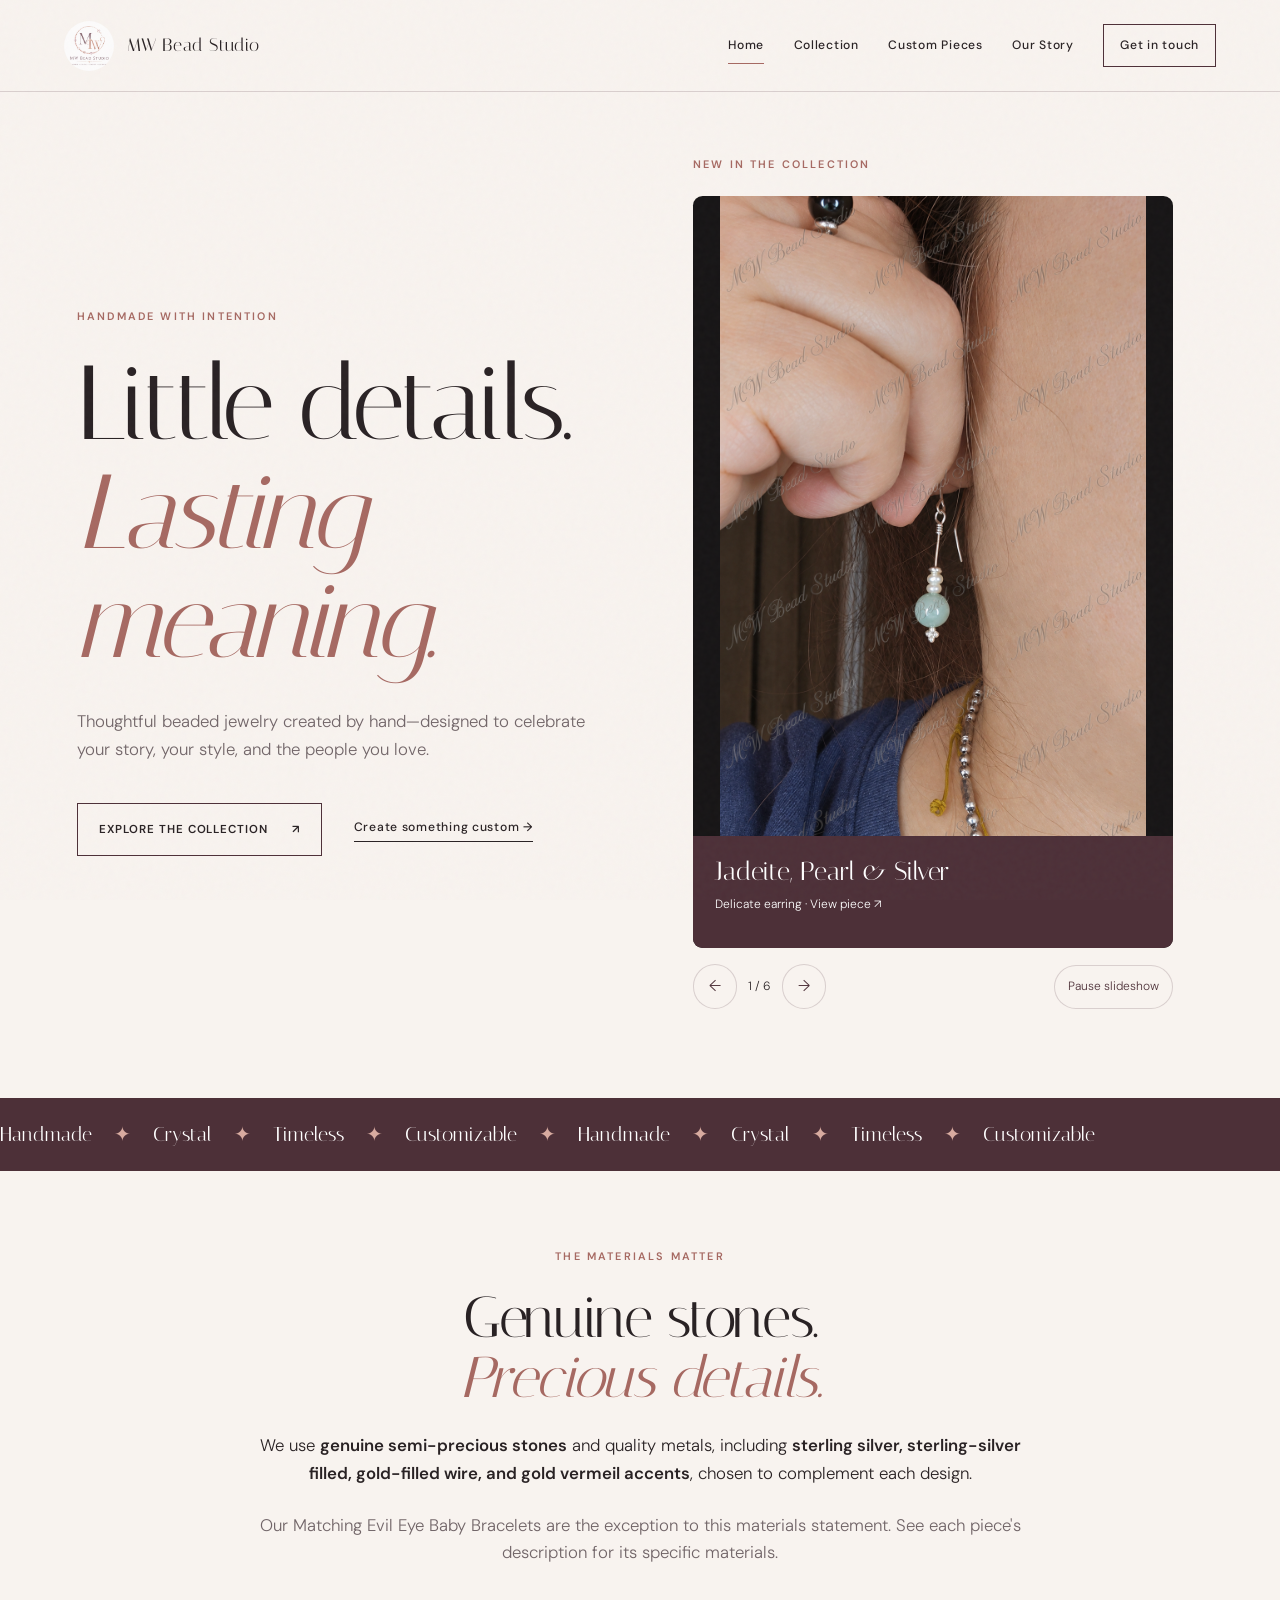
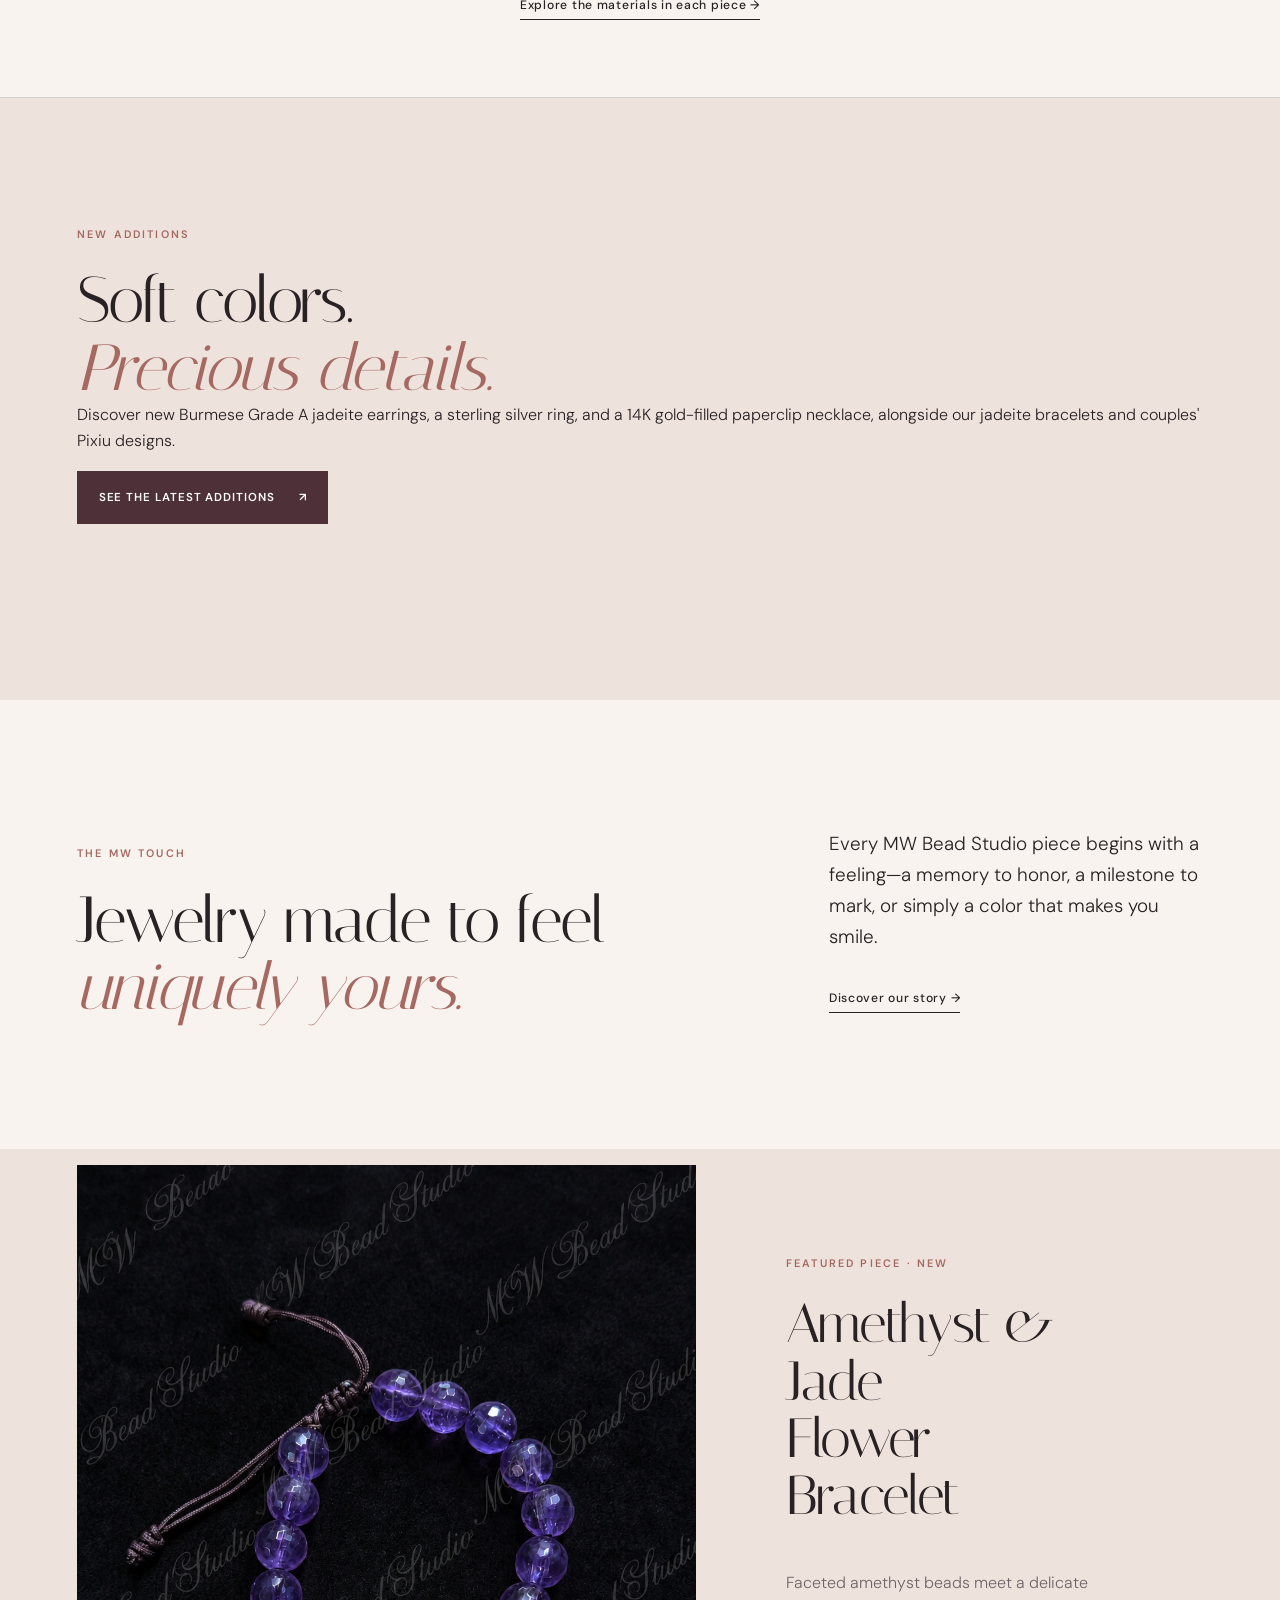
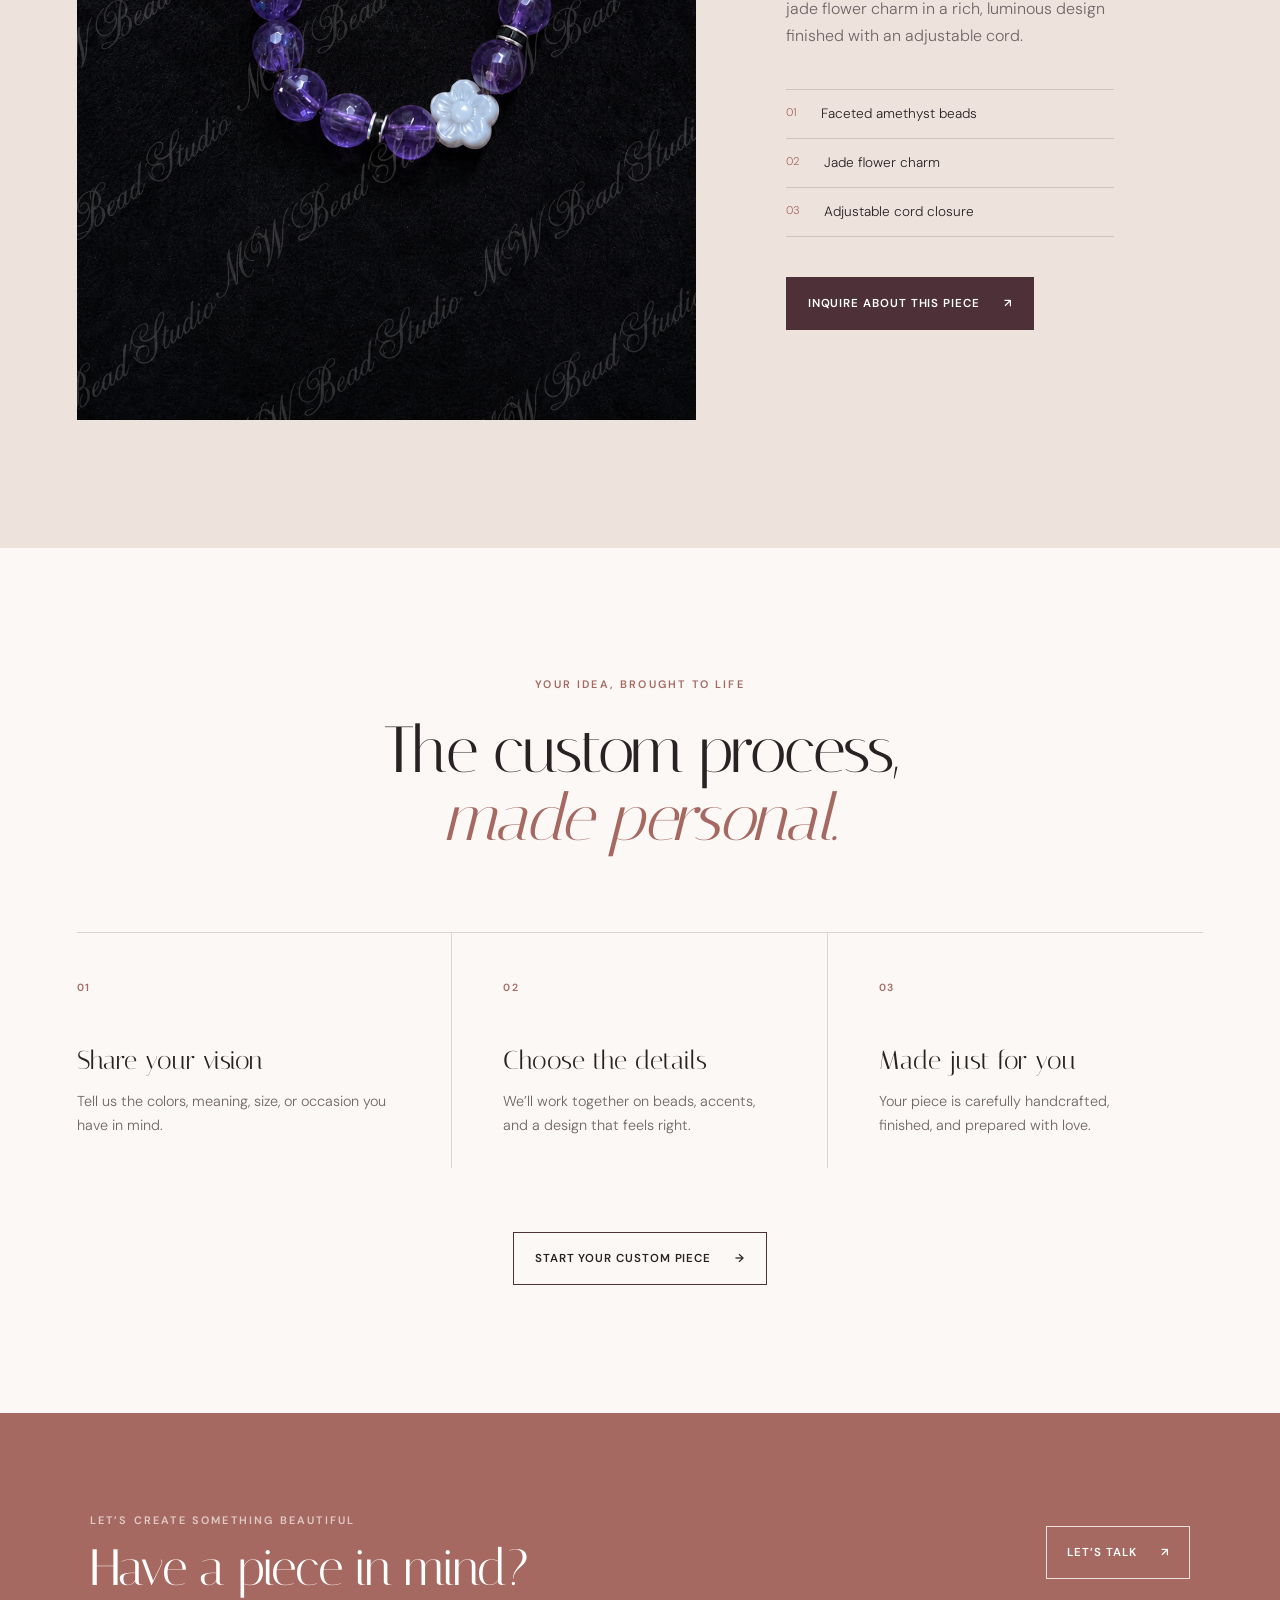
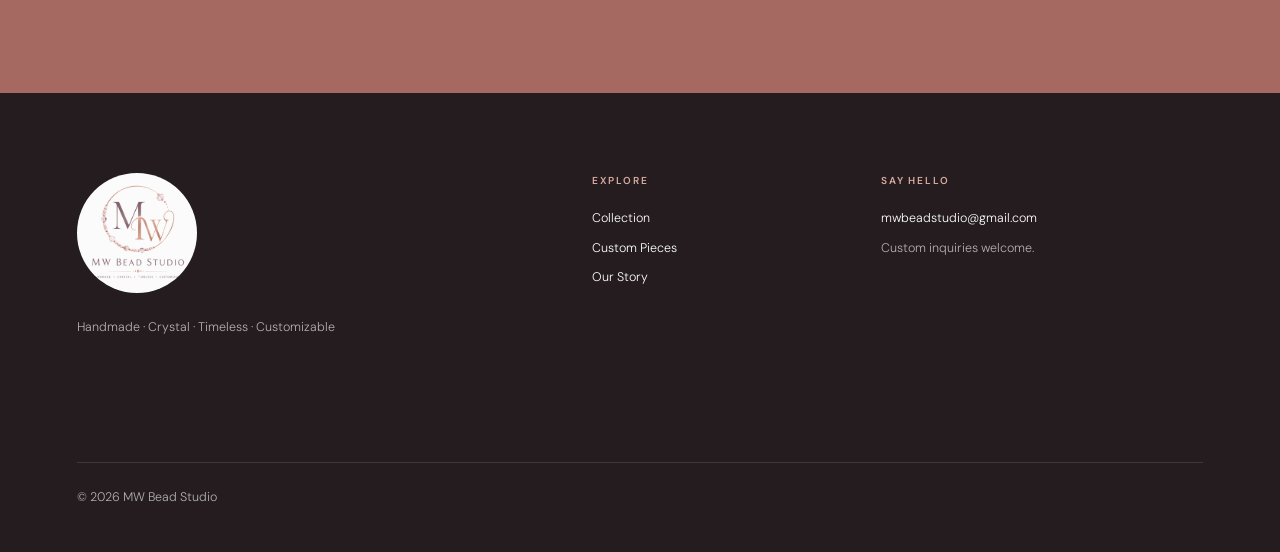
==== commit f7e6f03f: "Add sterling-silver filled to materials statement" ====
--- a/index.html
+++ b/index.html
@@ -59,9 +59,9 @@
             <img src="images/watermarked/jadeite-barrel-gold-filled-necklace.png" alt="14K gold-filled paperclip necklace with a light green Burmese Grade A jadeite barrel bead" width="1024" height="1536">
             <span class="carousel-caption"><strong>Jadeite Barrel Necklace</strong><span>14K gold-filled paperclip chain &middot; View piece &#8599;</span></span>
           </a>
-          <a class="carousel-slide" href="gallery.html#jadeite-white-gold-bracelet" aria-label="4 of 6: Burmese Grade A Jadeite and 18K White Gold Bracelet" data-slide hidden>
-            <img src="images/watermarked/jadeite-white-gold-bracelet.png" alt="Burmese Grade A jadeite bead bracelet with 18K white gold spacers and a dark cord" width="450" height="600">
-            <span class="carousel-caption"><strong>Jadeite &amp; 18K White Gold</strong><span>Burmese Grade A jadeite &middot; View piece &#8599;</span></span>
+          <a class="carousel-slide" href="gallery.html#jadeite-white-gold-bracelet" aria-label="4 of 6: Burmese Grade A Jadeite Bracelet with 18K White Gold Filled Spacers" data-slide hidden>
+            <img src="images/watermarked/jadeite-white-gold-bracelet.png" alt="Burmese Grade A jadeite bead bracelet with 18K white gold filled spacers and a dark cord" width="450" height="600">
+            <span class="carousel-caption"><strong>Jadeite &amp; 18K White Gold Filled Spacers</strong><span>Burmese Grade A jadeite &middot; View piece &#8599;</span></span>
           </a>
           <a class="carousel-slide" href="gallery.html#lavender-green-jadeite-bracelet" aria-label="5 of 6: Lavender and Green Burmese Grade A Jadeite Bracelet" data-slide hidden>
             <img src="images/watermarked/lavender-green-jadeite-bracelet.png" alt="Light lavender and light green Burmese Grade A jadeite bracelet with sterling silver spacers and cord clasp" width="450" height="600">
@@ -89,7 +89,7 @@
     <section class="materials-note" aria-labelledby="materials-title">
       <p class="eyebrow">The materials matter</p>
       <h2 id="materials-title">Genuine stones.<br><em>Precious details.</em></h2>
-      <p>We use <strong>genuine semi-precious stones</strong> and quality metals, including <strong>sterling silver, gold-filled wire, and gold vermeil accents</strong>, chosen to complement each design.</p>
+      <p>We use <strong>genuine semi-precious stones</strong> and quality metals, including <strong>sterling silver, sterling-silver filled, gold-filled wire, and gold vermeil accents</strong>, chosen to complement each design.</p>
       <p class="materials-exception">Our Matching Evil Eye Baby Bracelets are the exception to this materials statement. See each piece's description for its specific materials.</p>
       <a class="text-link" href="gallery.html">Explore the materials in each piece <span aria-hidden="true">&#8594;</span></a>
     </section>
